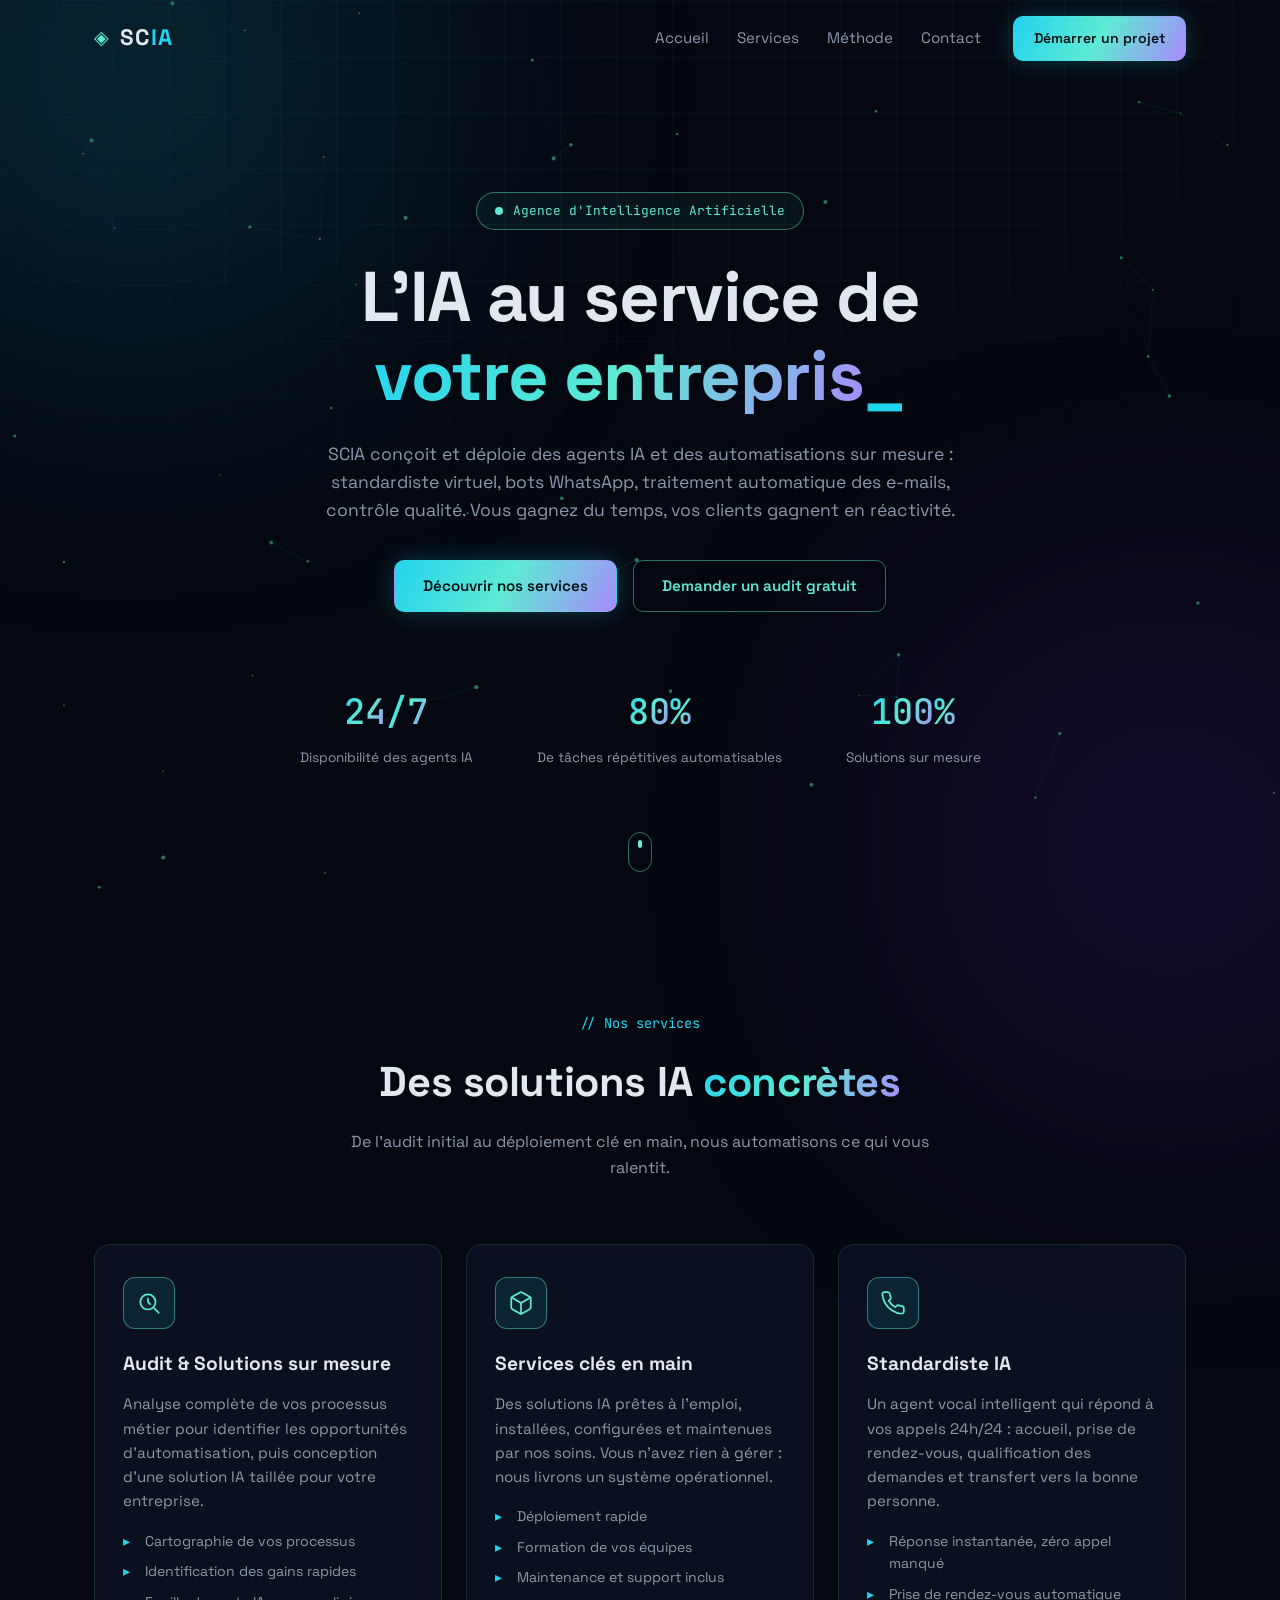
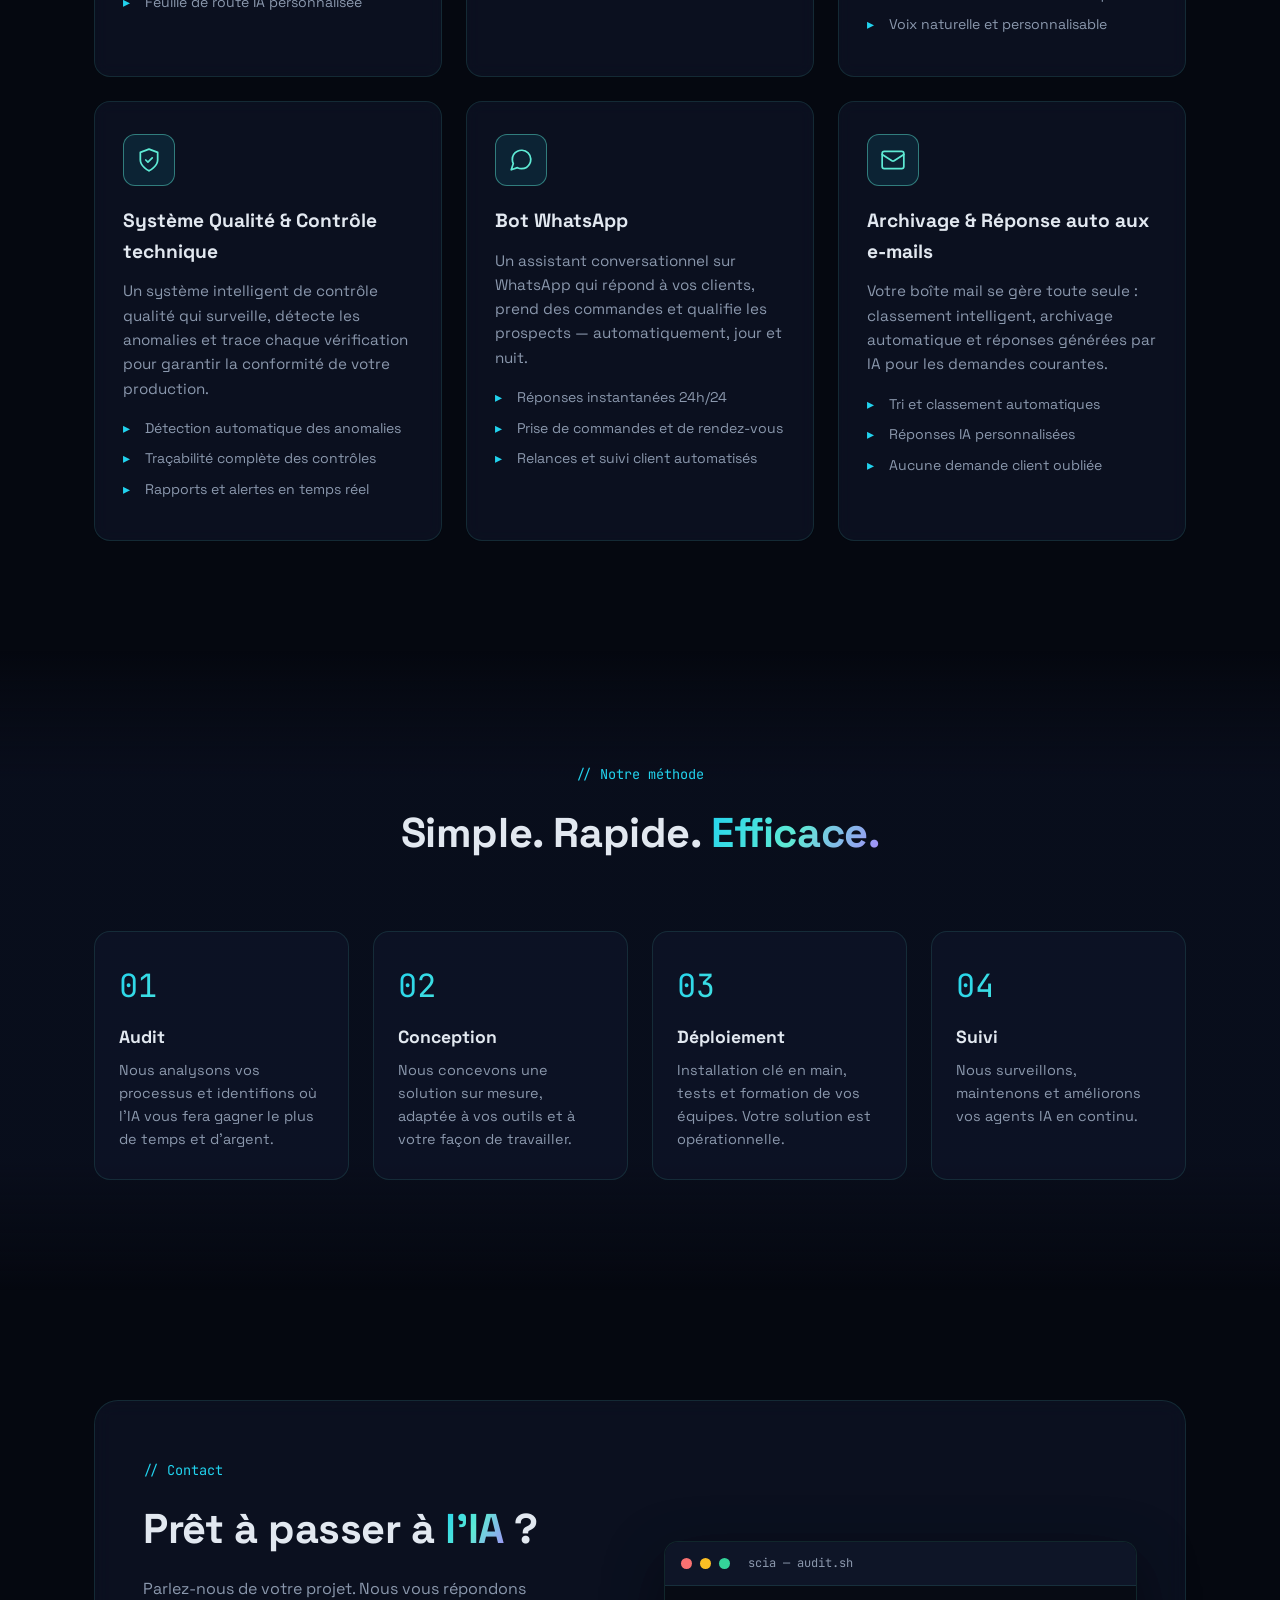
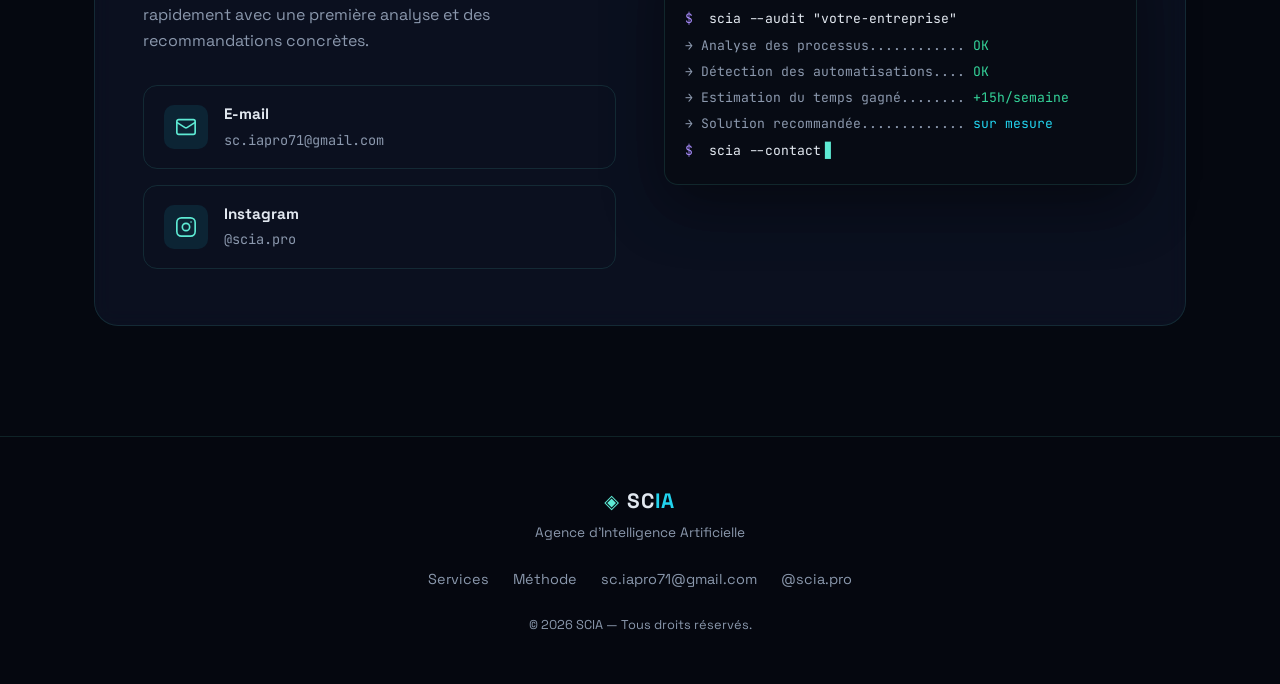
==== index.html @ bbb176d0 "Ajout du site web SCIA — agence IA Site vitrine une page avec design ultra-tech (thème sombre, parti" ====
<!DOCTYPE html>
<html lang="fr">
<head>
  <meta charset="UTF-8">
  <meta name="viewport" content="width=device-width, initial-scale=1.0">
  <title>SCIA — Agence d'Intelligence Artificielle</title>
  <meta name="description" content="SCIA — Agence IA. Audit & solutions sur mesure, standardiste IA, bot WhatsApp, automatisation des e-mails et systèmes qualité pour entreprises.">
  <link rel="icon" href="data:image/svg+xml,<svg xmlns='http://www.w3.org/2000/svg' viewBox='0 0 100 100'><text y='.9em' font-size='90'>🤖</text></svg>">
  <link rel="preconnect" href="https://fonts.googleapis.com">
  <link rel="preconnect" href="https://fonts.gstatic.com" crossorigin>
  <link href="https://fonts.googleapis.com/css2?family=Space+Grotesk:wght@400;500;600;700&family=JetBrains+Mono:wght@400;500&display=swap" rel="stylesheet">
  <link rel="stylesheet" href="styles.css">
</head>
<body>

  <!-- Fond animé -->
  <canvas id="particles"></canvas>
  <div class="grid-overlay" aria-hidden="true"></div>
  <div class="glow glow-1" aria-hidden="true"></div>
  <div class="glow glow-2" aria-hidden="true"></div>

  <!-- Navigation -->
  <header class="nav" id="nav">
    <div class="nav-inner">
      <a href="#accueil" class="logo">
        <span class="logo-mark">◈</span>
        <span class="logo-text">SC<span class="accent">IA</span></span>
      </a>
      <nav class="nav-links" id="navLinks">
        <a href="#accueil">Accueil</a>
        <a href="#services">Services</a>
        <a href="#process">Méthode</a>
        <a href="#contact">Contact</a>
      </nav>
      <a href="#contact" class="btn btn-primary nav-cta">Démarrer un projet</a>
      <button class="burger" id="burger" aria-label="Menu">
        <span></span><span></span><span></span>
      </button>
    </div>
  </header>

  <!-- Hero -->
  <section class="hero" id="accueil">
    <div class="container">
      <div class="hero-badge reveal">
        <span class="pulse-dot"></span>
        Agence d'Intelligence Artificielle
      </div>
      <h1 class="hero-title reveal">
        L'IA au service de<br>
        <span class="gradient-text" id="typewriter">votre entreprise</span><span class="cursor">_</span>
      </h1>
      <p class="hero-sub reveal">
        SCIA conçoit et déploie des agents IA et des automatisations sur mesure :
        standardiste virtuel, bots WhatsApp, traitement automatique des e-mails,
        contrôle qualité. Vous gagnez du temps, vos clients gagnent en réactivité.
      </p>
      <div class="hero-actions reveal">
        <a href="#services" class="btn btn-primary">Découvrir nos services</a>
        <a href="#contact" class="btn btn-ghost">Demander un audit gratuit</a>
      </div>
      <div class="hero-stats reveal">
        <div class="stat">
          <span class="stat-value" data-count="24">0</span><span class="stat-suffix">/7</span>
          <span class="stat-label">Disponibilité des agents IA</span>
        </div>
        <div class="stat">
          <span class="stat-value" data-count="80">0</span><span class="stat-suffix">%</span>
          <span class="stat-label">De tâches répétitives automatisables</span>
        </div>
        <div class="stat">
          <span class="stat-value" data-count="100">0</span><span class="stat-suffix">%</span>
          <span class="stat-label">Solutions sur mesure</span>
        </div>
      </div>
    </div>
    <div class="scroll-hint" aria-hidden="true"><span></span></div>
  </section>

  <!-- Services -->
  <section class="section" id="services">
    <div class="container">
      <div class="section-head reveal">
        <span class="section-tag">// Nos services</span>
        <h2>Des solutions IA <span class="gradient-text">concrètes</span></h2>
        <p>De l'audit initial au déploiement clé en main, nous automatisons ce qui vous ralentit.</p>
      </div>

      <div class="services-grid">
        <article class="card reveal">
          <div class="card-icon">
            <svg viewBox="0 0 24 24" fill="none" stroke="currentColor" stroke-width="1.6" stroke-linecap="round" stroke-linejoin="round"><circle cx="11" cy="11" r="7"/><path d="m21 21-4.3-4.3"/><path d="M11 8v3l2 2"/></svg>
          </div>
          <h3>Audit &amp; Solutions sur mesure</h3>
          <p>Analyse complète de vos processus métier pour identifier les opportunités d'automatisation, puis conception d'une solution IA taillée pour votre entreprise.</p>
          <ul>
            <li>Cartographie de vos processus</li>
            <li>Identification des gains rapides</li>
            <li>Feuille de route IA personnalisée</li>
          </ul>
        </article>

        <article class="card reveal">
          <div class="card-icon">
            <svg viewBox="0 0 24 24" fill="none" stroke="currentColor" stroke-width="1.6" stroke-linecap="round" stroke-linejoin="round"><path d="M21 16V8a2 2 0 0 0-1-1.73l-7-4a2 2 0 0 0-2 0l-7 4A2 2 0 0 0 3 8v8a2 2 0 0 0 1 1.73l7 4a2 2 0 0 0 2 0l7-4A2 2 0 0 0 21 16z"/><path d="m3.3 7 8.7 5 8.7-5"/><path d="M12 22V12"/></svg>
          </div>
          <h3>Services clés en main</h3>
          <p>Des solutions IA prêtes à l'emploi, installées, configurées et maintenues par nos soins. Vous n'avez rien à gérer : nous livrons un système opérationnel.</p>
          <ul>
            <li>Déploiement rapide</li>
            <li>Formation de vos équipes</li>
            <li>Maintenance et support inclus</li>
          </ul>
        </article>

        <article class="card reveal">
          <div class="card-icon">
            <svg viewBox="0 0 24 24" fill="none" stroke="currentColor" stroke-width="1.6" stroke-linecap="round" stroke-linejoin="round"><path d="M22 16.92v3a2 2 0 0 1-2.18 2 19.79 19.79 0 0 1-8.63-3.07 19.5 19.5 0 0 1-6-6 19.79 19.79 0 0 1-3.07-8.67A2 2 0 0 1 4.11 2h3a2 2 0 0 1 2 1.72c.127.96.361 1.903.7 2.81a2 2 0 0 1-.45 2.11L8.09 9.91a16 16 0 0 0 6 6l1.27-1.27a2 2 0 0 1 2.11-.45c.907.339 1.85.573 2.81.7A2 2 0 0 1 22 16.92z"/></svg>
          </div>
          <h3>Standardiste IA</h3>
          <p>Un agent vocal intelligent qui répond à vos appels 24h/24 : accueil, prise de rendez-vous, qualification des demandes et transfert vers la bonne personne.</p>
          <ul>
            <li>Réponse instantanée, zéro appel manqué</li>
            <li>Prise de rendez-vous automatique</li>
            <li>Voix naturelle et personnalisable</li>
          </ul>
        </article>

        <article class="card reveal">
          <div class="card-icon">
            <svg viewBox="0 0 24 24" fill="none" stroke="currentColor" stroke-width="1.6" stroke-linecap="round" stroke-linejoin="round"><path d="M12 22s8-4 8-10V5l-8-3-8 3v7c0 6 8 10 8 10"/><path d="m9 12 2 2 4-4"/></svg>
          </div>
          <h3>Système Qualité &amp; Contrôle technique</h3>
          <p>Un système intelligent de contrôle qualité qui surveille, détecte les anomalies et trace chaque vérification pour garantir la conformité de votre production.</p>
          <ul>
            <li>Détection automatique des anomalies</li>
            <li>Traçabilité complète des contrôles</li>
            <li>Rapports et alertes en temps réel</li>
          </ul>
        </article>

        <article class="card reveal">
          <div class="card-icon">
            <svg viewBox="0 0 24 24" fill="none" stroke="currentColor" stroke-width="1.6" stroke-linecap="round" stroke-linejoin="round"><path d="M21 11.5a8.38 8.38 0 0 1-.9 3.8 8.5 8.5 0 0 1-7.6 4.7 8.38 8.38 0 0 1-3.8-.9L3 21l1.9-5.7a8.38 8.38 0 0 1-.9-3.8 8.5 8.5 0 0 1 4.7-7.6 8.38 8.38 0 0 1 3.8-.9h.5a8.48 8.48 0 0 1 8 8v.5z"/></svg>
          </div>
          <h3>Bot WhatsApp</h3>
          <p>Un assistant conversationnel sur WhatsApp qui répond à vos clients, prend des commandes et qualifie les prospects — automatiquement, jour et nuit.</p>
          <ul>
            <li>Réponses instantanées 24h/24</li>
            <li>Prise de commandes et de rendez-vous</li>
            <li>Relances et suivi client automatisés</li>
          </ul>
        </article>

        <article class="card reveal">
          <div class="card-icon">
            <svg viewBox="0 0 24 24" fill="none" stroke="currentColor" stroke-width="1.6" stroke-linecap="round" stroke-linejoin="round"><rect x="2" y="4" width="20" height="16" rx="2"/><path d="m22 7-8.97 5.7a1.94 1.94 0 0 1-2.06 0L2 7"/></svg>
          </div>
          <h3>Archivage &amp; Réponse auto aux e-mails</h3>
          <p>Votre boîte mail se gère toute seule : classement intelligent, archivage automatique et réponses générées par IA pour les demandes courantes.</p>
          <ul>
            <li>Tri et classement automatiques</li>
            <li>Réponses IA personnalisées</li>
            <li>Aucune demande client oubliée</li>
          </ul>
        </article>
      </div>
    </div>
  </section>

  <!-- Méthode -->
  <section class="section section-alt" id="process">
    <div class="container">
      <div class="section-head reveal">
        <span class="section-tag">// Notre méthode</span>
        <h2>Simple. Rapide. <span class="gradient-text">Efficace.</span></h2>
      </div>
      <div class="process-grid">
        <div class="process-step reveal">
          <div class="step-num">01</div>
          <h3>Audit</h3>
          <p>Nous analysons vos processus et identifions où l'IA vous fera gagner le plus de temps et d'argent.</p>
        </div>
        <div class="process-step reveal">
          <div class="step-num">02</div>
          <h3>Conception</h3>
          <p>Nous concevons une solution sur mesure, adaptée à vos outils et à votre façon de travailler.</p>
        </div>
        <div class="process-step reveal">
          <div class="step-num">03</div>
          <h3>Déploiement</h3>
          <p>Installation clé en main, tests et formation de vos équipes. Votre solution est opérationnelle.</p>
        </div>
        <div class="process-step reveal">
          <div class="step-num">04</div>
          <h3>Suivi</h3>
          <p>Nous surveillons, maintenons et améliorons vos agents IA en continu.</p>
        </div>
      </div>
    </div>
  </section>

  <!-- CTA / Contact -->
  <section class="section" id="contact">
    <div class="container">
      <div class="contact-panel reveal">
        <div class="contact-info">
          <span class="section-tag">// Contact</span>
          <h2>Prêt à passer à <span class="gradient-text">l'IA</span>&nbsp;?</h2>
          <p>Parlez-nous de votre projet. Nous vous répondons rapidement avec une première analyse et des recommandations concrètes.</p>
          <div class="contact-links">
            <a href="mailto:sc.iapro71@gmail.com" class="contact-link">
              <span class="contact-link-icon">
                <svg viewBox="0 0 24 24" fill="none" stroke="currentColor" stroke-width="1.8" stroke-linecap="round" stroke-linejoin="round"><rect x="2" y="4" width="20" height="16" rx="2"/><path d="m22 7-8.97 5.7a1.94 1.94 0 0 1-2.06 0L2 7"/></svg>
              </span>
              <span>
                <strong>E-mail</strong>
                <em>sc.iapro71@gmail.com</em>
              </span>
            </a>
            <a href="https://instagram.com/scia.pro" target="_blank" rel="noopener" class="contact-link">
              <span class="contact-link-icon">
                <svg viewBox="0 0 24 24" fill="none" stroke="currentColor" stroke-width="1.8" stroke-linecap="round" stroke-linejoin="round"><rect x="2" y="2" width="20" height="20" rx="5"/><circle cx="12" cy="12" r="4"/><line x1="17.5" y1="6.5" x2="17.5" y2="6.5"/></svg>
              </span>
              <span>
                <strong>Instagram</strong>
                <em>@scia.pro</em>
              </span>
            </a>
          </div>
        </div>
        <div class="contact-terminal">
          <div class="terminal-bar">
            <span class="t-dot t-red"></span><span class="t-dot t-yellow"></span><span class="t-dot t-green"></span>
            <span class="terminal-title">scia — audit.sh</span>
          </div>
          <div class="terminal-body">
            <p><span class="t-prompt">$</span> scia --audit "votre-entreprise"</p>
            <p class="t-out">→ Analyse des processus............ <span class="t-ok">OK</span></p>
            <p class="t-out">→ Détection des automatisations.... <span class="t-ok">OK</span></p>
            <p class="t-out">→ Estimation du temps gagné........ <span class="t-ok">+15h/semaine</span></p>
            <p class="t-out">→ Solution recommandée............. <span class="t-accent">sur mesure</span></p>
            <p><span class="t-prompt">$</span> scia --contact<span class="t-cursor">▊</span></p>
          </div>
        </div>
      </div>
    </div>
  </section>

  <!-- Footer -->
  <footer class="footer">
    <div class="container footer-inner">
      <div class="footer-brand">
        <span class="logo-mark">◈</span> SC<span class="accent">IA</span>
        <p>Agence d'Intelligence Artificielle</p>
      </div>
      <div class="footer-links">
        <a href="#services">Services</a>
        <a href="#process">Méthode</a>
        <a href="mailto:sc.iapro71@gmail.com">sc.iapro71@gmail.com</a>
        <a href="https://instagram.com/scia.pro" target="_blank" rel="noopener">@scia.pro</a>
      </div>
      <p class="footer-copy">© <span id="year"></span> SCIA — Tous droits réservés.</p>
    </div>
  </footer>

  <script src="script.js"></script>
</body>
</html>
---- styles.css ----
/* ===== SCIA — thème ultra-tech ===== */
:root {
  --bg: #050810;
  --bg-alt: #0a0f1e;
  --surface: rgba(15, 23, 42, 0.6);
  --border: rgba(94, 234, 212, 0.12);
  --border-hover: rgba(94, 234, 212, 0.45);
  --text: #e2e8f0;
  --text-dim: #8b98ad;
  --cyan: #22d3ee;
  --teal: #5eead4;
  --violet: #a78bfa;
  --gradient: linear-gradient(120deg, #22d3ee, #5eead4 50%, #a78bfa);
  --font-main: "Space Grotesk", system-ui, -apple-system, sans-serif;
  --font-mono: "JetBrains Mono", ui-monospace, "SF Mono", monospace;
}

* { margin: 0; padding: 0; box-sizing: border-box; }

html { scroll-behavior: smooth; }

body {
  font-family: var(--font-main);
  background: var(--bg);
  color: var(--text);
  line-height: 1.6;
  overflow-x: hidden;
}

.container { max-width: 1140px; margin: 0 auto; padding: 0 24px; }

/* ===== Fond ===== */
#particles {
  position: fixed;
  inset: 0;
  z-index: 0;
  pointer-events: none;
}

.grid-overlay {
  position: fixed;
  inset: 0;
  z-index: 0;
  pointer-events: none;
  background-image:
    linear-gradient(rgba(94, 234, 212, 0.04) 1px, transparent 1px),
    linear-gradient(90deg, rgba(94, 234, 212, 0.04) 1px, transparent 1px);
  background-size: 56px 56px;
  mask-image: radial-gradient(ellipse 90% 70% at 50% 0%, black 40%, transparent 100%);
  -webkit-mask-image: radial-gradient(ellipse 90% 70% at 50% 0%, black 40%, transparent 100%);
}

.glow {
  position: fixed;
  border-radius: 50%;
  filter: blur(140px);
  z-index: 0;
  pointer-events: none;
  opacity: 0.35;
}
.glow-1 { width: 500px; height: 500px; background: #0e7490; top: -180px; left: -120px; }
.glow-2 { width: 420px; height: 420px; background: #4c1d95; bottom: -160px; right: -100px; }

header, section, footer { position: relative; z-index: 1; }

/* ===== Navigation ===== */
.nav {
  position: fixed;
  top: 0; left: 0; right: 0;
  z-index: 100;
  transition: background 0.3s, border-color 0.3s, backdrop-filter 0.3s;
  border-bottom: 1px solid transparent;
}
.nav.scrolled {
  background: rgba(5, 8, 16, 0.82);
  backdrop-filter: blur(14px);
  -webkit-backdrop-filter: blur(14px);
  border-bottom-color: var(--border);
}
.nav-inner {
  max-width: 1140px;
  margin: 0 auto;
  padding: 16px 24px;
  display: flex;
  align-items: center;
  gap: 32px;
}
.logo {
  display: flex;
  align-items: center;
  gap: 10px;
  text-decoration: none;
  color: var(--text);
  font-weight: 700;
  font-size: 1.4rem;
  letter-spacing: 0.06em;
}
.logo-mark { color: var(--teal); font-size: 1.2rem; }
.accent { color: var(--cyan); }
.nav-links {
  display: flex;
  gap: 28px;
  margin-left: auto;
}
.nav-links a {
  color: var(--text-dim);
  text-decoration: none;
  font-size: 0.95rem;
  transition: color 0.2s;
}
.nav-links a:hover { color: var(--teal); }
.burger { display: none; }

/* ===== Boutons ===== */
.btn {
  display: inline-block;
  padding: 13px 28px;
  border-radius: 10px;
  font-family: var(--font-main);
  font-weight: 600;
  font-size: 0.95rem;
  text-decoration: none;
  cursor: pointer;
  transition: transform 0.2s, box-shadow 0.2s, background 0.2s, border-color 0.2s;
  border: 1px solid transparent;
}
.btn-primary {
  background: var(--gradient);
  color: #041014;
  box-shadow: 0 0 24px rgba(34, 211, 238, 0.25);
}
.btn-primary:hover {
  transform: translateY(-2px);
  box-shadow: 0 0 40px rgba(34, 211, 238, 0.45);
}
.btn-ghost {
  border-color: var(--border-hover);
  color: var(--teal);
  background: transparent;
}
.btn-ghost:hover { background: rgba(94, 234, 212, 0.08); transform: translateY(-2px); }
.nav-cta { padding: 10px 20px; font-size: 0.88rem; }

/* ===== Hero ===== */
.hero {
  min-height: 100vh;
  display: flex;
  align-items: center;
  padding: 140px 0 80px;
  text-align: center;
}
.hero .container { width: 100%; }
.hero-badge {
  display: inline-flex;
  align-items: center;
  gap: 10px;
  padding: 8px 18px;
  border: 1px solid var(--border-hover);
  border-radius: 999px;
  font-family: var(--font-mono);
  font-size: 0.8rem;
  color: var(--teal);
  background: rgba(94, 234, 212, 0.05);
  margin-bottom: 28px;
}
.pulse-dot {
  width: 8px; height: 8px;
  border-radius: 50%;
  background: var(--teal);
  animation: pulse 1.8s infinite;
}
@keyframes pulse {
  0%, 100% { box-shadow: 0 0 0 0 rgba(94, 234, 212, 0.6); }
  50% { box-shadow: 0 0 0 8px rgba(94, 234, 212, 0); }
}
.hero-title {
  font-size: clamp(2.4rem, 6.5vw, 4.4rem);
  font-weight: 700;
  line-height: 1.12;
  letter-spacing: -0.02em;
  margin-bottom: 24px;
}
.gradient-text {
  background: var(--gradient);
  -webkit-background-clip: text;
  background-clip: text;
  color: transparent;
}
.cursor {
  color: var(--cyan);
  animation: blink 1s step-end infinite;
}
@keyframes blink { 50% { opacity: 0; } }
.hero-sub {
  max-width: 680px;
  margin: 0 auto 36px;
  color: var(--text-dim);
  font-size: 1.1rem;
}
.hero-actions {
  display: flex;
  gap: 16px;
  justify-content: center;
  flex-wrap: wrap;
  margin-bottom: 72px;
}
.hero-stats {
  display: flex;
  justify-content: center;
  gap: 64px;
  flex-wrap: wrap;
}
.stat { text-align: center; }
.stat-value, .stat-suffix {
  font-family: var(--font-mono);
  font-size: 2.2rem;
  font-weight: 500;
  background: var(--gradient);
  -webkit-background-clip: text;
  background-clip: text;
  color: transparent;
}
.stat-label {
  display: block;
  margin-top: 6px;
  font-size: 0.85rem;
  color: var(--text-dim);
}
.scroll-hint {
  position: absolute;
  bottom: 28px; left: 50%;
  transform: translateX(-50%);
  width: 24px; height: 40px;
  border: 1.5px solid var(--border-hover);
  border-radius: 14px;
}
.scroll-hint span {
  position: absolute;
  top: 7px; left: 50%;
  width: 4px; height: 8px;
  margin-left: -2px;
  border-radius: 4px;
  background: var(--teal);
  animation: scrollhint 1.8s infinite;
}
@keyframes scrollhint {
  0% { transform: translateY(0); opacity: 1; }
  70% { transform: translateY(14px); opacity: 0; }
  100% { transform: translateY(0); opacity: 0; }
}

/* ===== Sections ===== */
.section { padding: 110px 0; }
.section-alt { background: linear-gradient(180deg, transparent, rgba(10, 15, 30, 0.85) 20% 80%, transparent); }
.section-head { text-align: center; max-width: 640px; margin: 0 auto 64px; }
.section-tag {
  display: inline-block;
  font-family: var(--font-mono);
  font-size: 0.85rem;
  color: var(--cyan);
  margin-bottom: 14px;
}
.section-head h2, .contact-info h2 {
  font-size: clamp(1.8rem, 4vw, 2.6rem);
  font-weight: 700;
  letter-spacing: -0.01em;
  margin-bottom: 14px;
}
.section-head p { color: var(--text-dim); }

/* ===== Cartes services ===== */
.services-grid {
  display: grid;
  grid-template-columns: repeat(auto-fit, minmax(320px, 1fr));
  gap: 24px;
}
.card {
  position: relative;
  background: var(--surface);
  border: 1px solid var(--border);
  border-radius: 16px;
  padding: 32px 28px;
  backdrop-filter: blur(8px);
  -webkit-backdrop-filter: blur(8px);
  transition: transform 0.3s, border-color 0.3s, box-shadow 0.3s;
  overflow: hidden;
}
.card::before {
  content: "";
  position: absolute;
  inset: 0;
  background: radial-gradient(400px circle at var(--mx, 50%) var(--my, 0%), rgba(94, 234, 212, 0.08), transparent 60%);
  opacity: 0;
  transition: opacity 0.3s;
  pointer-events: none;
}
.card:hover {
  transform: translateY(-6px);
  border-color: var(--border-hover);
  box-shadow: 0 12px 44px rgba(34, 211, 238, 0.12);
}
.card:hover::before { opacity: 1; }
.card-icon {
  width: 52px; height: 52px;
  display: grid;
  place-items: center;
  border-radius: 12px;
  background: rgba(34, 211, 238, 0.1);
  border: 1px solid var(--border-hover);
  color: var(--teal);
  margin-bottom: 20px;
}
.card-icon svg { width: 26px; height: 26px; }
.card h3 { font-size: 1.2rem; margin-bottom: 12px; }
.card p { color: var(--text-dim); font-size: 0.95rem; margin-bottom: 16px; }
.card ul { list-style: none; }
.card li {
  position: relative;
  padding-left: 22px;
  font-size: 0.88rem;
  color: var(--text-dim);
  margin-bottom: 8px;
}
.card li::before {
  content: "▸";
  position: absolute;
  left: 0;
  color: var(--cyan);
}

/* ===== Méthode ===== */
.process-grid {
  display: grid;
  grid-template-columns: repeat(auto-fit, minmax(230px, 1fr));
  gap: 24px;
}
.process-step {
  padding: 28px 24px;
  border: 1px solid var(--border);
  border-radius: 16px;
  background: var(--surface);
  transition: border-color 0.3s, transform 0.3s;
}
.process-step:hover { border-color: var(--border-hover); transform: translateY(-4px); }
.step-num {
  font-family: var(--font-mono);
  font-size: 2rem;
  background: var(--gradient);
  -webkit-background-clip: text;
  background-clip: text;
  color: transparent;
  margin-bottom: 12px;
}
.process-step h3 { margin-bottom: 8px; font-size: 1.1rem; }
.process-step p { color: var(--text-dim); font-size: 0.9rem; }

/* ===== Contact ===== */
.contact-panel {
  display: grid;
  grid-template-columns: 1fr 1fr;
  gap: 48px;
  align-items: center;
  border: 1px solid var(--border);
  border-radius: 24px;
  background: var(--surface);
  backdrop-filter: blur(10px);
  -webkit-backdrop-filter: blur(10px);
  padding: 56px 48px;
}
.contact-info p { color: var(--text-dim); margin-bottom: 32px; }
.contact-links { display: flex; flex-direction: column; gap: 16px; }
.contact-link {
  display: flex;
  align-items: center;
  gap: 16px;
  padding: 16px 20px;
  border: 1px solid var(--border);
  border-radius: 14px;
  text-decoration: none;
  color: var(--text);
  transition: border-color 0.25s, background 0.25s, transform 0.25s;
}
.contact-link:hover {
  border-color: var(--border-hover);
  background: rgba(94, 234, 212, 0.06);
  transform: translateX(6px);
}
.contact-link-icon {
  width: 44px; height: 44px;
  flex-shrink: 0;
  display: grid;
  place-items: center;
  border-radius: 10px;
  background: rgba(34, 211, 238, 0.1);
  color: var(--teal);
}
.contact-link-icon svg { width: 22px; height: 22px; }
.contact-link strong { display: block; font-size: 0.95rem; }
.contact-link em { font-style: normal; font-family: var(--font-mono); font-size: 0.85rem; color: var(--text-dim); }

/* Terminal */
.contact-terminal {
  border: 1px solid var(--border);
  border-radius: 14px;
  overflow: hidden;
  background: #070b14;
  box-shadow: 0 20px 60px rgba(0, 0, 0, 0.45);
}
.terminal-bar {
  display: flex;
  align-items: center;
  gap: 8px;
  padding: 12px 16px;
  background: rgba(15, 23, 42, 0.9);
  border-bottom: 1px solid var(--border);
}
.t-dot { width: 11px; height: 11px; border-radius: 50%; }
.t-red { background: #f87171; }
.t-yellow { background: #fbbf24; }
.t-green { background: #34d399; }
.terminal-title {
  margin-left: 10px;
  font-family: var(--font-mono);
  font-size: 0.75rem;
  color: var(--text-dim);
}
.terminal-body {
  padding: 20px;
  font-family: var(--font-mono);
  font-size: 0.82rem;
  line-height: 2;
}
.t-prompt { color: var(--violet); margin-right: 8px; }
.t-out { color: var(--text-dim); }
.t-ok { color: #34d399; }
.t-accent { color: var(--cyan); }
.t-cursor { color: var(--teal); animation: blink 1s step-end infinite; margin-left: 4px; }

/* ===== Footer ===== */
.footer {
  border-top: 1px solid var(--border);
  padding: 48px 0;
  background: rgba(5, 8, 16, 0.8);
}
.footer-inner { text-align: center; }
.footer-brand {
  font-size: 1.3rem;
  font-weight: 700;
  letter-spacing: 0.06em;
  margin-bottom: 8px;
}
.footer-brand p {
  font-size: 0.85rem;
  font-weight: 400;
  letter-spacing: normal;
  color: var(--text-dim);
  margin-top: 4px;
}
.footer-links {
  display: flex;
  justify-content: center;
  flex-wrap: wrap;
  gap: 24px;
  margin: 24px 0;
}
.footer-links a {
  color: var(--text-dim);
  text-decoration: none;
  font-size: 0.9rem;
  transition: color 0.2s;
}
.footer-links a:hover { color: var(--teal); }
.footer-copy { font-size: 0.8rem; color: var(--text-dim); }

/* ===== Animations d'apparition ===== */
.reveal {
  opacity: 0;
  transform: translateY(28px);
  transition: opacity 0.7s ease, transform 0.7s ease;
}
.reveal.visible { opacity: 1; transform: translateY(0); }

/* ===== Responsive ===== */
@media (max-width: 860px) {
  .contact-panel { grid-template-columns: 1fr; padding: 36px 24px; }
  .hero-stats { gap: 36px; }
}
@media (max-width: 720px) {
  .nav-links {
    position: fixed;
    top: 64px; left: 0; right: 0;
    flex-direction: column;
    gap: 0;
    background: rgba(5, 8, 16, 0.97);
    border-bottom: 1px solid var(--border);
    max-height: 0;
    overflow: hidden;
    transition: max-height 0.3s ease;
  }
  .nav-links.open { max-height: 300px; }
  .nav-links a { padding: 16px 24px; border-top: 1px solid var(--border); }
  .nav-cta { display: none; }
  .burger {
    display: flex;
    flex-direction: column;
    gap: 5px;
    margin-left: auto;
    background: none;
    border: none;
    cursor: pointer;
    padding: 6px;
  }
  .burger span {
    width: 24px; height: 2px;
    background: var(--teal);
    transition: transform 0.3s, opacity 0.3s;
  }
  .burger.open span:nth-child(1) { transform: translateY(7px) rotate(45deg); }
  .burger.open span:nth-child(2) { opacity: 0; }
  .burger.open span:nth-child(3) { transform: translateY(-7px) rotate(-45deg); }
  .section { padding: 72px 0; }
}

@media (prefers-reduced-motion: reduce) {
  html { scroll-behavior: auto; }
  *, *::before, *::after { animation-duration: 0.01ms !important; transition-duration: 0.01ms !important; }
}
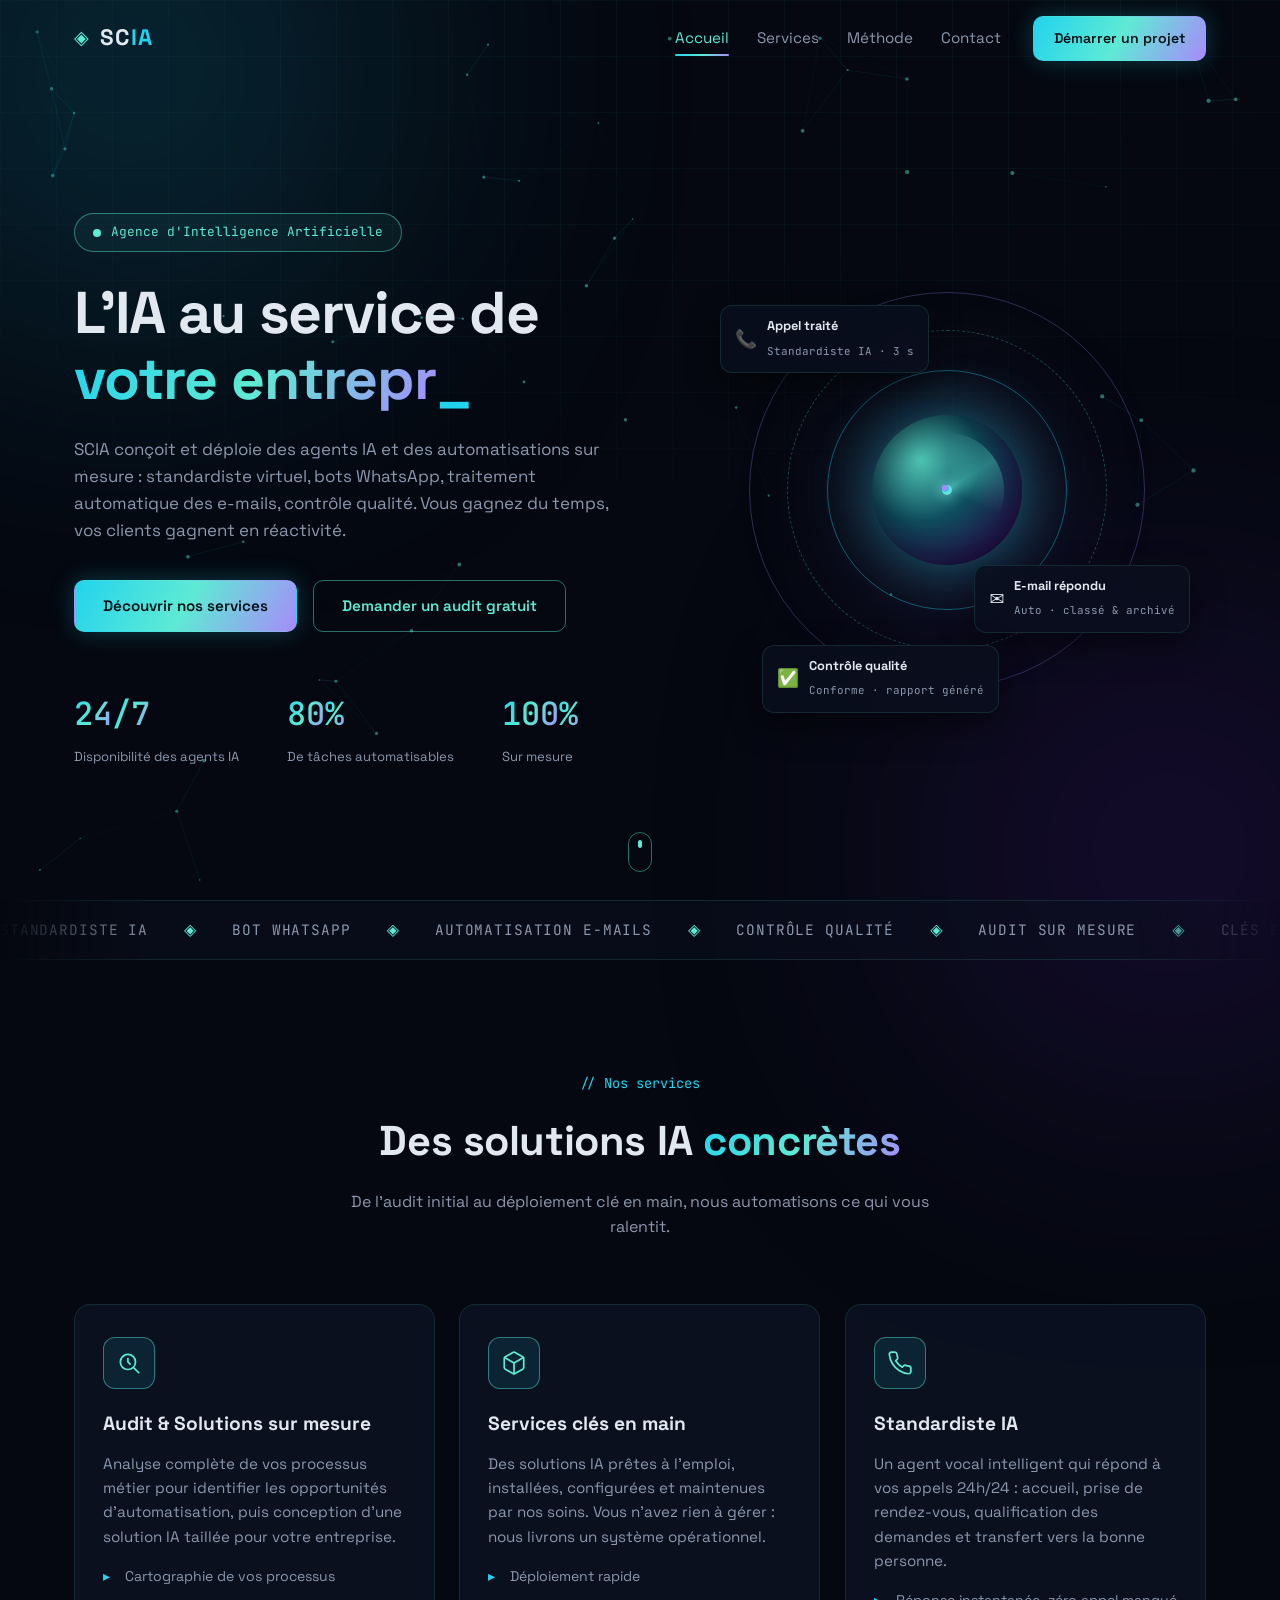
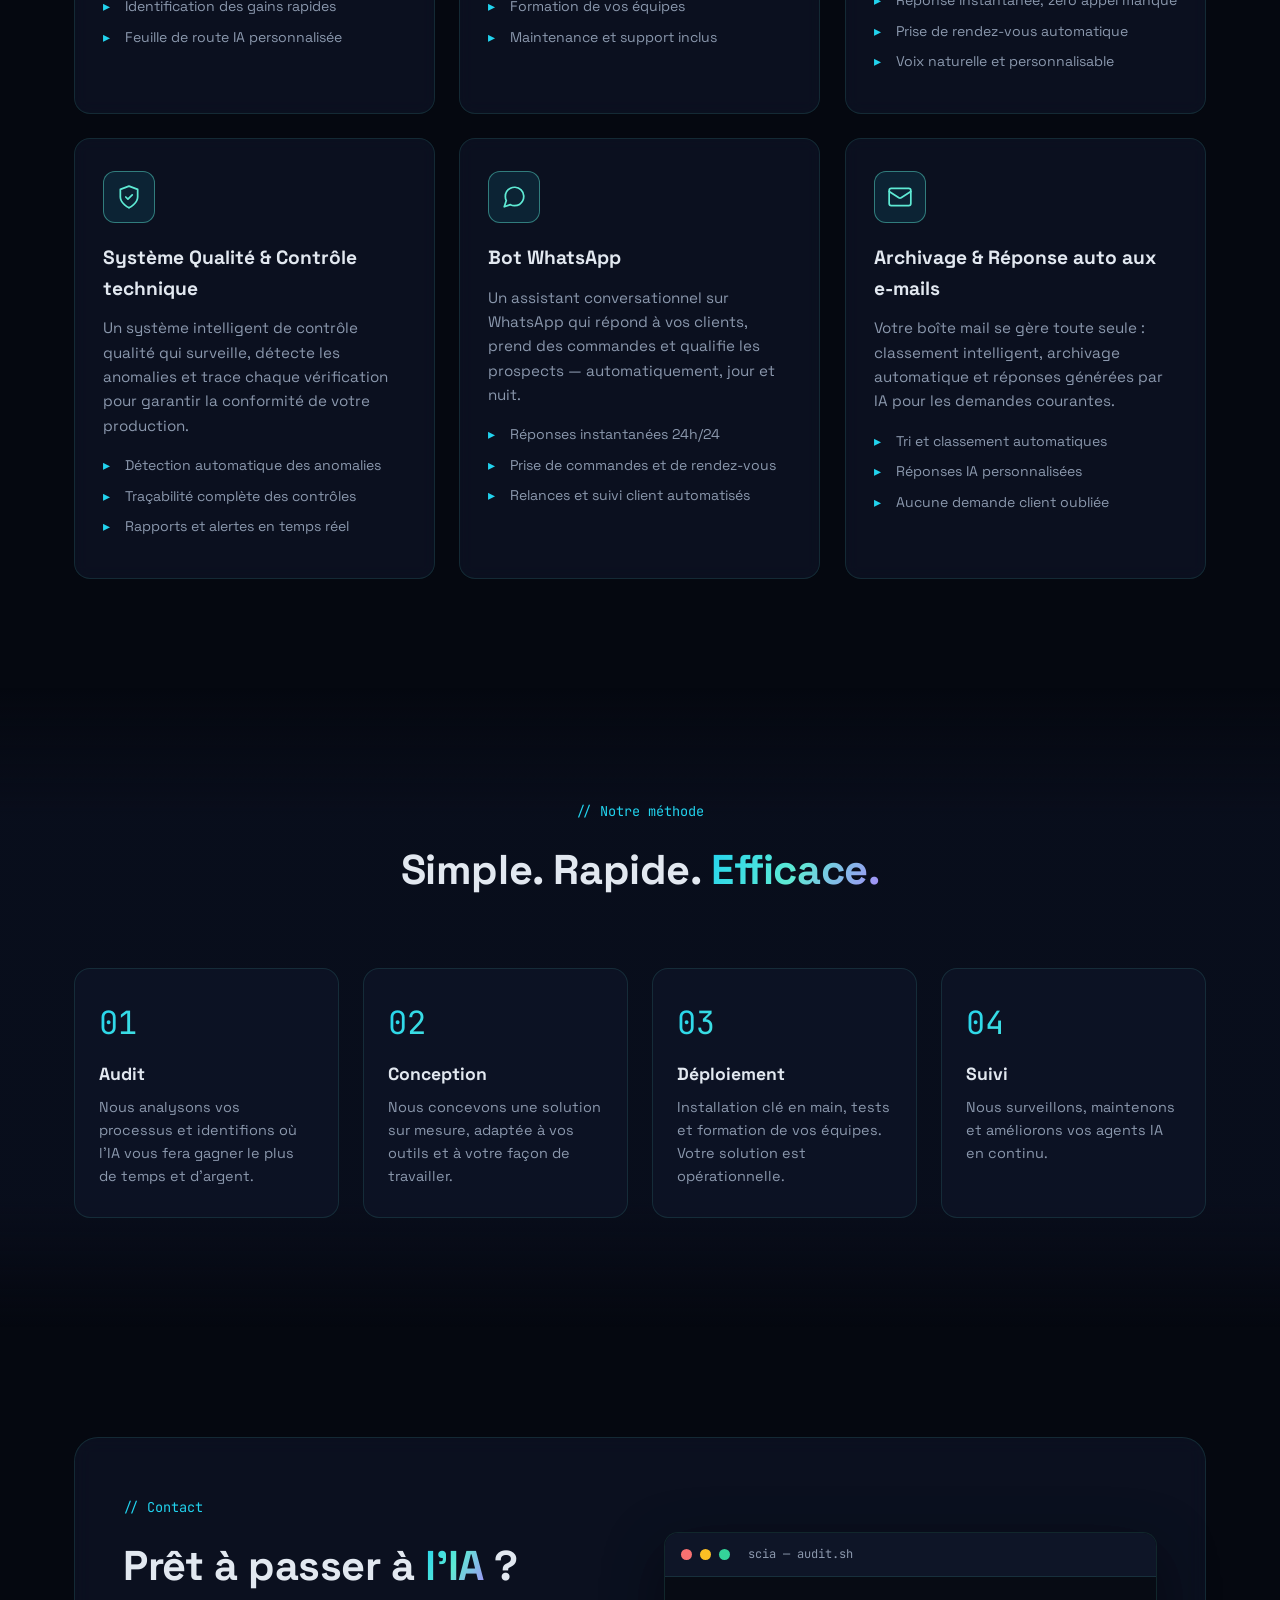
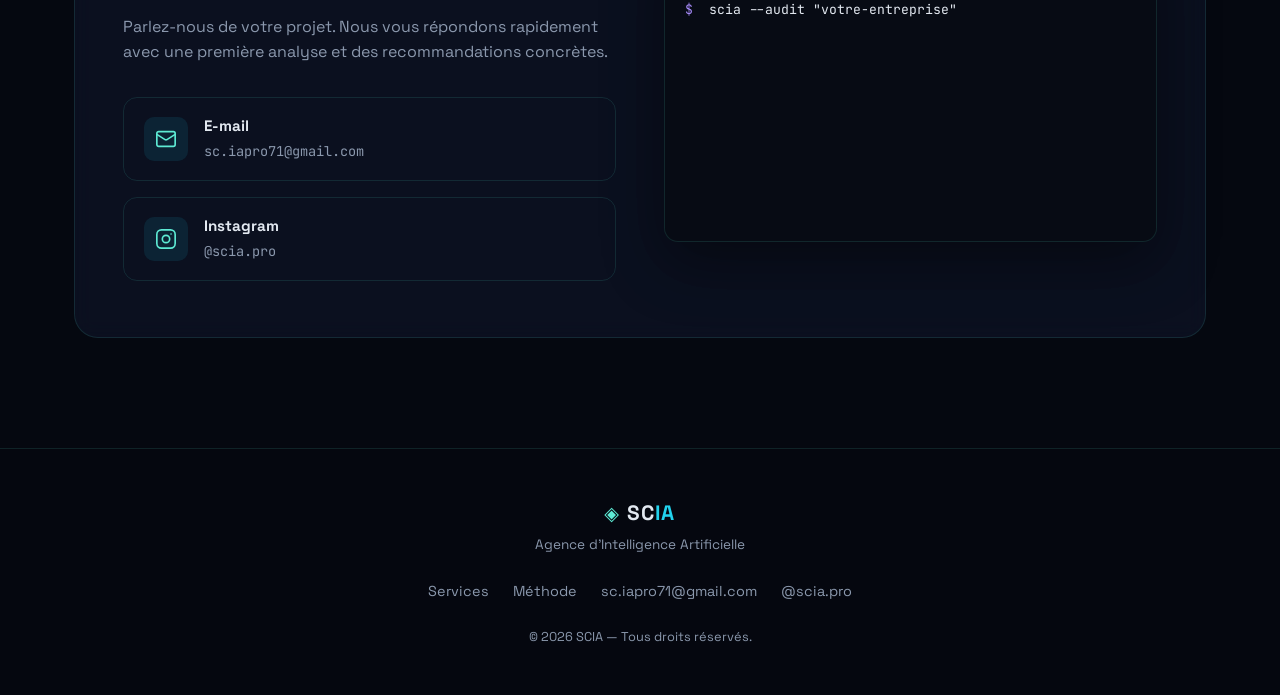
==== commit eb02b547: "Animations interactives premium - Préloader animé (logo, barre de chargement, statuts) - Curseur per" ====
--- a/index.html
+++ b/index.html
@@ -13,11 +13,25 @@
 </head>
 <body>
 
+  <!-- Préloader -->
+  <div class="preloader" id="preloader">
+    <div class="preloader-logo">SC<span class="accent">IA</span></div>
+    <div class="preloader-bar"><span id="preloaderBar"></span></div>
+    <div class="preloader-status" id="preloaderStatus">initialisation des agents…</div>
+  </div>
+
+  <!-- Curseur personnalisé -->
+  <div class="cursor-dot" id="cursorDot" aria-hidden="true"></div>
+  <div class="cursor-ring" id="cursorRing" aria-hidden="true"></div>
+
+  <!-- Barre de progression du scroll -->
+  <div class="scroll-progress" id="scrollProgress" aria-hidden="true"></div>
+
   <!-- Fond animé -->
   <canvas id="particles"></canvas>
   <div class="grid-overlay" aria-hidden="true"></div>
-  <div class="glow glow-1" aria-hidden="true"></div>
-  <div class="glow glow-2" aria-hidden="true"></div>
+  <div class="glow glow-1" id="glow1" aria-hidden="true"></div>
+  <div class="glow glow-2" id="glow2" aria-hidden="true"></div>
 
   <!-- Navigation -->
   <header class="nav" id="nav">
@@ -32,7 +46,7 @@
         <a href="#process">Méthode</a>
         <a href="#contact">Contact</a>
       </nav>
-      <a href="#contact" class="btn btn-primary nav-cta">Démarrer un projet</a>
+      <a href="#contact" class="btn btn-primary nav-cta magnetic">Démarrer un projet</a>
       <button class="burger" id="burger" aria-label="Menu">
         <span></span><span></span><span></span>
       </button>
@@ -41,41 +55,83 @@
 
   <!-- Hero -->
   <section class="hero" id="accueil">
-    <div class="container">
-      <div class="hero-badge reveal">
-        <span class="pulse-dot"></span>
-        Agence d'Intelligence Artificielle
-      </div>
-      <h1 class="hero-title reveal">
-        L'IA au service de<br>
-        <span class="gradient-text" id="typewriter">votre entreprise</span><span class="cursor">_</span>
-      </h1>
-      <p class="hero-sub reveal">
-        SCIA conçoit et déploie des agents IA et des automatisations sur mesure :
-        standardiste virtuel, bots WhatsApp, traitement automatique des e-mails,
-        contrôle qualité. Vous gagnez du temps, vos clients gagnent en réactivité.
-      </p>
-      <div class="hero-actions reveal">
-        <a href="#services" class="btn btn-primary">Découvrir nos services</a>
-        <a href="#contact" class="btn btn-ghost">Demander un audit gratuit</a>
-      </div>
-      <div class="hero-stats reveal">
-        <div class="stat">
-          <span class="stat-value" data-count="24">0</span><span class="stat-suffix">/7</span>
-          <span class="stat-label">Disponibilité des agents IA</span>
-        </div>
-        <div class="stat">
-          <span class="stat-value" data-count="80">0</span><span class="stat-suffix">%</span>
-          <span class="stat-label">De tâches répétitives automatisables</span>
-        </div>
-        <div class="stat">
-          <span class="stat-value" data-count="100">0</span><span class="stat-suffix">%</span>
-          <span class="stat-label">Solutions sur mesure</span>
+    <div class="container hero-inner">
+      <div class="hero-content">
+        <div class="hero-badge reveal">
+          <span class="pulse-dot"></span>
+          Agence d'Intelligence Artificielle
+        </div>
+        <h1 class="hero-title reveal">
+          L'IA au service de<br>
+          <span class="gradient-text" id="typewriter">votre entreprise</span><span class="cursor-blink">_</span>
+        </h1>
+        <p class="hero-sub reveal">
+          SCIA conçoit et déploie des agents IA et des automatisations sur mesure :
+          standardiste virtuel, bots WhatsApp, traitement automatique des e-mails,
+          contrôle qualité. Vous gagnez du temps, vos clients gagnent en réactivité.
+        </p>
+        <div class="hero-actions reveal">
+          <a href="#services" class="btn btn-primary magnetic">Découvrir nos services</a>
+          <a href="#contact" class="btn btn-ghost magnetic">Demander un audit gratuit</a>
+        </div>
+        <div class="hero-stats reveal">
+          <div class="stat">
+            <span class="stat-value" data-count="24">0</span><span class="stat-suffix">/7</span>
+            <span class="stat-label">Disponibilité des agents IA</span>
+          </div>
+          <div class="stat">
+            <span class="stat-value" data-count="80">0</span><span class="stat-suffix">%</span>
+            <span class="stat-label">De tâches automatisables</span>
+          </div>
+          <div class="stat">
+            <span class="stat-value" data-count="100">0</span><span class="stat-suffix">%</span>
+            <span class="stat-label">Sur mesure</span>
+          </div>
+        </div>
+      </div>
+
+      <!-- Orbe IA 3D -->
+      <div class="hero-visual reveal" id="heroVisual" aria-hidden="true">
+        <div class="orb-scene" id="orbScene">
+          <div class="orb-core">
+            <div class="orb-inner"></div>
+          </div>
+          <div class="orb-ring ring-1"></div>
+          <div class="orb-ring ring-2"></div>
+          <div class="orb-ring ring-3"></div>
+          <div class="orb-satellite sat-1"></div>
+          <div class="orb-satellite sat-2"></div>
+          <div class="orb-satellite sat-3"></div>
+          <div class="float-chip chip-1">
+            <span class="chip-icon">📞</span>
+            <span><strong>Appel traité</strong><em>Standardiste IA · 3 s</em></span>
+          </div>
+          <div class="float-chip chip-2">
+            <span class="chip-icon">✉️</span>
+            <span><strong>E-mail répondu</strong><em>Auto · classé & archivé</em></span>
+          </div>
+          <div class="float-chip chip-3">
+            <span class="chip-icon">✅</span>
+            <span><strong>Contrôle qualité</strong><em>Conforme · rapport généré</em></span>
+          </div>
         </div>
       </div>
     </div>
     <div class="scroll-hint" aria-hidden="true"><span></span></div>
   </section>
+
+  <!-- Bandeau défilant -->
+  <div class="marquee" aria-hidden="true">
+    <div class="marquee-track" id="marqueeTrack">
+      <span>Standardiste IA</span><i>◈</i>
+      <span>Bot WhatsApp</span><i>◈</i>
+      <span>Automatisation e-mails</span><i>◈</i>
+      <span>Contrôle qualité</span><i>◈</i>
+      <span>Audit sur mesure</span><i>◈</i>
+      <span>Clés en main</span><i>◈</i>
+      <span>Agents IA 24/7</span><i>◈</i>
+    </div>
+  </div>
 
   <!-- Services -->
   <section class="section" id="services">
@@ -87,7 +143,8 @@
       </div>
 
       <div class="services-grid">
-        <article class="card reveal">
+        <article class="card tilt reveal">
+          <div class="card-border" aria-hidden="true"></div>
           <div class="card-icon">
             <svg viewBox="0 0 24 24" fill="none" stroke="currentColor" stroke-width="1.6" stroke-linecap="round" stroke-linejoin="round"><circle cx="11" cy="11" r="7"/><path d="m21 21-4.3-4.3"/><path d="M11 8v3l2 2"/></svg>
           </div>
@@ -100,7 +157,8 @@
           </ul>
         </article>
 
-        <article class="card reveal">
+        <article class="card tilt reveal">
+          <div class="card-border" aria-hidden="true"></div>
           <div class="card-icon">
             <svg viewBox="0 0 24 24" fill="none" stroke="currentColor" stroke-width="1.6" stroke-linecap="round" stroke-linejoin="round"><path d="M21 16V8a2 2 0 0 0-1-1.73l-7-4a2 2 0 0 0-2 0l-7 4A2 2 0 0 0 3 8v8a2 2 0 0 0 1 1.73l7 4a2 2 0 0 0 2 0l7-4A2 2 0 0 0 21 16z"/><path d="m3.3 7 8.7 5 8.7-5"/><path d="M12 22V12"/></svg>
           </div>
@@ -113,7 +171,8 @@
           </ul>
         </article>
 
-        <article class="card reveal">
+        <article class="card tilt reveal">
+          <div class="card-border" aria-hidden="true"></div>
           <div class="card-icon">
             <svg viewBox="0 0 24 24" fill="none" stroke="currentColor" stroke-width="1.6" stroke-linecap="round" stroke-linejoin="round"><path d="M22 16.92v3a2 2 0 0 1-2.18 2 19.79 19.79 0 0 1-8.63-3.07 19.5 19.5 0 0 1-6-6 19.79 19.79 0 0 1-3.07-8.67A2 2 0 0 1 4.11 2h3a2 2 0 0 1 2 1.72c.127.96.361 1.903.7 2.81a2 2 0 0 1-.45 2.11L8.09 9.91a16 16 0 0 0 6 6l1.27-1.27a2 2 0 0 1 2.11-.45c.907.339 1.85.573 2.81.7A2 2 0 0 1 22 16.92z"/></svg>
           </div>
@@ -126,7 +185,8 @@
           </ul>
         </article>
 
-        <article class="card reveal">
+        <article class="card tilt reveal">
+          <div class="card-border" aria-hidden="true"></div>
           <div class="card-icon">
             <svg viewBox="0 0 24 24" fill="none" stroke="currentColor" stroke-width="1.6" stroke-linecap="round" stroke-linejoin="round"><path d="M12 22s8-4 8-10V5l-8-3-8 3v7c0 6 8 10 8 10"/><path d="m9 12 2 2 4-4"/></svg>
           </div>
@@ -139,7 +199,8 @@
           </ul>
         </article>
 
-        <article class="card reveal">
+        <article class="card tilt reveal">
+          <div class="card-border" aria-hidden="true"></div>
           <div class="card-icon">
             <svg viewBox="0 0 24 24" fill="none" stroke="currentColor" stroke-width="1.6" stroke-linecap="round" stroke-linejoin="round"><path d="M21 11.5a8.38 8.38 0 0 1-.9 3.8 8.5 8.5 0 0 1-7.6 4.7 8.38 8.38 0 0 1-3.8-.9L3 21l1.9-5.7a8.38 8.38 0 0 1-.9-3.8 8.5 8.5 0 0 1 4.7-7.6 8.38 8.38 0 0 1 3.8-.9h.5a8.48 8.48 0 0 1 8 8v.5z"/></svg>
           </div>
@@ -152,7 +213,8 @@
           </ul>
         </article>
 
-        <article class="card reveal">
+        <article class="card tilt reveal">
+          <div class="card-border" aria-hidden="true"></div>
           <div class="card-icon">
             <svg viewBox="0 0 24 24" fill="none" stroke="currentColor" stroke-width="1.6" stroke-linecap="round" stroke-linejoin="round"><rect x="2" y="4" width="20" height="16" rx="2"/><path d="m22 7-8.97 5.7a1.94 1.94 0 0 1-2.06 0L2 7"/></svg>
           </div>
@@ -176,25 +238,29 @@
         <h2>Simple. Rapide. <span class="gradient-text">Efficace.</span></h2>
       </div>
       <div class="process-grid">
-        <div class="process-step reveal">
+        <div class="process-step tilt reveal">
           <div class="step-num">01</div>
           <h3>Audit</h3>
           <p>Nous analysons vos processus et identifions où l'IA vous fera gagner le plus de temps et d'argent.</p>
-        </div>
-        <div class="process-step reveal">
+          <div class="step-line" aria-hidden="true"></div>
+        </div>
+        <div class="process-step tilt reveal">
           <div class="step-num">02</div>
           <h3>Conception</h3>
           <p>Nous concevons une solution sur mesure, adaptée à vos outils et à votre façon de travailler.</p>
-        </div>
-        <div class="process-step reveal">
+          <div class="step-line" aria-hidden="true"></div>
+        </div>
+        <div class="process-step tilt reveal">
           <div class="step-num">03</div>
           <h3>Déploiement</h3>
           <p>Installation clé en main, tests et formation de vos équipes. Votre solution est opérationnelle.</p>
-        </div>
-        <div class="process-step reveal">
+          <div class="step-line" aria-hidden="true"></div>
+        </div>
+        <div class="process-step tilt reveal">
           <div class="step-num">04</div>
           <h3>Suivi</h3>
           <p>Nous surveillons, maintenons et améliorons vos agents IA en continu.</p>
+          <div class="step-line" aria-hidden="true"></div>
         </div>
       </div>
     </div>
@@ -209,7 +275,7 @@
           <h2>Prêt à passer à <span class="gradient-text">l'IA</span>&nbsp;?</h2>
           <p>Parlez-nous de votre projet. Nous vous répondons rapidement avec une première analyse et des recommandations concrètes.</p>
           <div class="contact-links">
-            <a href="mailto:sc.iapro71@gmail.com" class="contact-link">
+            <a href="mailto:sc.iapro71@gmail.com" class="contact-link magnetic">
               <span class="contact-link-icon">
                 <svg viewBox="0 0 24 24" fill="none" stroke="currentColor" stroke-width="1.8" stroke-linecap="round" stroke-linejoin="round"><rect x="2" y="4" width="20" height="16" rx="2"/><path d="m22 7-8.97 5.7a1.94 1.94 0 0 1-2.06 0L2 7"/></svg>
               </span>
@@ -218,7 +284,7 @@
                 <em>sc.iapro71@gmail.com</em>
               </span>
             </a>
-            <a href="https://instagram.com/scia.pro" target="_blank" rel="noopener" class="contact-link">
+            <a href="https://instagram.com/scia.pro" target="_blank" rel="noopener" class="contact-link magnetic">
               <span class="contact-link-icon">
                 <svg viewBox="0 0 24 24" fill="none" stroke="currentColor" stroke-width="1.8" stroke-linecap="round" stroke-linejoin="round"><rect x="2" y="2" width="20" height="20" rx="5"/><circle cx="12" cy="12" r="4"/><line x1="17.5" y1="6.5" x2="17.5" y2="6.5"/></svg>
               </span>
@@ -229,12 +295,12 @@
             </a>
           </div>
         </div>
-        <div class="contact-terminal">
+        <div class="contact-terminal tilt">
           <div class="terminal-bar">
             <span class="t-dot t-red"></span><span class="t-dot t-yellow"></span><span class="t-dot t-green"></span>
             <span class="terminal-title">scia — audit.sh</span>
           </div>
-          <div class="terminal-body">
+          <div class="terminal-body" id="terminalBody">
             <p><span class="t-prompt">$</span> scia --audit "votre-entreprise"</p>
             <p class="t-out">→ Analyse des processus............ <span class="t-ok">OK</span></p>
             <p class="t-out">→ Détection des automatisations.... <span class="t-ok">OK</span></p>
--- a/styles.css
+++ b/styles.css
@@ -1,4 +1,4 @@
-/* ===== SCIA — thème ultra-tech ===== */
+/* ===== SCIA — thème ultra-tech premium ===== */
 :root {
   --bg: #050810;
   --bg-alt: #0a0f1e;
@@ -27,7 +27,92 @@
   overflow-x: hidden;
 }
 
-.container { max-width: 1140px; margin: 0 auto; padding: 0 24px; }
+.container { max-width: 1180px; margin: 0 auto; padding: 0 24px; }
+
+/* ===== Préloader ===== */
+.preloader {
+  position: fixed;
+  inset: 0;
+  z-index: 1000;
+  background: var(--bg);
+  display: flex;
+  flex-direction: column;
+  align-items: center;
+  justify-content: center;
+  gap: 22px;
+  transition: opacity 0.6s ease, visibility 0.6s;
+}
+.preloader.done { opacity: 0; visibility: hidden; }
+.preloader-logo {
+  font-size: 2.6rem;
+  font-weight: 700;
+  letter-spacing: 0.14em;
+  animation: preloaderPulse 1.4s ease-in-out infinite;
+}
+@keyframes preloaderPulse {
+  0%, 100% { text-shadow: 0 0 18px rgba(34, 211, 238, 0.25); opacity: 0.85; }
+  50% { text-shadow: 0 0 42px rgba(34, 211, 238, 0.65); opacity: 1; }
+}
+.preloader-bar {
+  width: 220px;
+  height: 3px;
+  border-radius: 3px;
+  background: rgba(94, 234, 212, 0.12);
+  overflow: hidden;
+}
+.preloader-bar span {
+  display: block;
+  height: 100%;
+  width: 0;
+  border-radius: 3px;
+  background: var(--gradient);
+  transition: width 0.25s ease;
+}
+.preloader-status {
+  font-family: var(--font-mono);
+  font-size: 0.75rem;
+  color: var(--text-dim);
+}
+
+/* ===== Curseur personnalisé ===== */
+.cursor-dot, .cursor-ring {
+  position: fixed;
+  top: 0; left: 0;
+  z-index: 999;
+  pointer-events: none;
+  border-radius: 50%;
+  opacity: 0;
+  transform: translate(-100px, -100px);
+}
+html.has-cursor .cursor-dot, html.has-cursor .cursor-ring { opacity: 1; }
+html.has-cursor, html.has-cursor a, html.has-cursor button { cursor: none; }
+.cursor-dot {
+  width: 7px; height: 7px;
+  background: var(--teal);
+  box-shadow: 0 0 12px rgba(94, 234, 212, 0.9);
+}
+.cursor-ring {
+  width: 38px; height: 38px;
+  border: 1.5px solid rgba(94, 234, 212, 0.55);
+  transition: width 0.25s ease, height 0.25s ease, border-color 0.25s ease, background 0.25s ease;
+}
+.cursor-ring.is-hover {
+  width: 60px; height: 60px;
+  border-color: var(--cyan);
+  background: rgba(34, 211, 238, 0.08);
+}
+.cursor-ring.is-down { width: 26px; height: 26px; }
+
+/* ===== Barre de progression ===== */
+.scroll-progress {
+  position: fixed;
+  top: 0; left: 0;
+  height: 3px;
+  width: 0;
+  z-index: 200;
+  background: var(--gradient);
+  box-shadow: 0 0 14px rgba(34, 211, 238, 0.7);
+}
 
 /* ===== Fond ===== */
 #particles {
@@ -57,11 +142,12 @@
   z-index: 0;
   pointer-events: none;
   opacity: 0.35;
+  transition: transform 1.2s cubic-bezier(0.16, 1, 0.3, 1);
 }
 .glow-1 { width: 500px; height: 500px; background: #0e7490; top: -180px; left: -120px; }
 .glow-2 { width: 420px; height: 420px; background: #4c1d95; bottom: -160px; right: -100px; }
 
-header, section, footer { position: relative; z-index: 1; }
+header, section, footer, .marquee { position: relative; z-index: 1; }
 
 /* ===== Navigation ===== */
 .nav {
@@ -78,7 +164,7 @@
   border-bottom-color: var(--border);
 }
 .nav-inner {
-  max-width: 1140px;
+  max-width: 1180px;
   margin: 0 auto;
   padding: 16px 24px;
   display: flex;
@@ -95,7 +181,8 @@
   font-size: 1.4rem;
   letter-spacing: 0.06em;
 }
-.logo-mark { color: var(--teal); font-size: 1.2rem; }
+.logo-mark { color: var(--teal); font-size: 1.2rem; animation: logoSpin 8s linear infinite; display: inline-block; }
+@keyframes logoSpin { to { transform: rotate(360deg); } }
 .accent { color: var(--cyan); }
 .nav-links {
   display: flex;
@@ -103,16 +190,32 @@
   margin-left: auto;
 }
 .nav-links a {
+  position: relative;
   color: var(--text-dim);
   text-decoration: none;
   font-size: 0.95rem;
   transition: color 0.2s;
 }
+.nav-links a::after {
+  content: "";
+  position: absolute;
+  left: 0; bottom: -6px;
+  width: 100%;
+  height: 2px;
+  border-radius: 2px;
+  background: var(--gradient);
+  transform: scaleX(0);
+  transform-origin: left;
+  transition: transform 0.3s ease;
+}
 .nav-links a:hover { color: var(--teal); }
+.nav-links a:hover::after, .nav-links a.active::after { transform: scaleX(1); }
+.nav-links a.active { color: var(--teal); }
 .burger { display: none; }
 
 /* ===== Boutons ===== */
 .btn {
+  position: relative;
   display: inline-block;
   padding: 13px 28px;
   border-radius: 10px;
@@ -121,24 +224,33 @@
   font-size: 0.95rem;
   text-decoration: none;
   cursor: pointer;
-  transition: transform 0.2s, box-shadow 0.2s, background 0.2s, border-color 0.2s;
+  transition: box-shadow 0.25s, background 0.25s, border-color 0.25s;
   border: 1px solid transparent;
+  overflow: hidden;
+  will-change: transform;
 }
 .btn-primary {
   background: var(--gradient);
   color: #041014;
   box-shadow: 0 0 24px rgba(34, 211, 238, 0.25);
 }
-.btn-primary:hover {
-  transform: translateY(-2px);
-  box-shadow: 0 0 40px rgba(34, 211, 238, 0.45);
-}
+.btn-primary::after {
+  content: "";
+  position: absolute;
+  top: 0; left: -80%;
+  width: 50%; height: 100%;
+  background: linear-gradient(100deg, transparent, rgba(255, 255, 255, 0.55), transparent);
+  transform: skewX(-20deg);
+  transition: left 0.55s ease;
+}
+.btn-primary:hover { box-shadow: 0 0 44px rgba(34, 211, 238, 0.5); }
+.btn-primary:hover::after { left: 130%; }
 .btn-ghost {
   border-color: var(--border-hover);
   color: var(--teal);
   background: transparent;
 }
-.btn-ghost:hover { background: rgba(94, 234, 212, 0.08); transform: translateY(-2px); }
+.btn-ghost:hover { background: rgba(94, 234, 212, 0.08); }
 .nav-cta { padding: 10px 20px; font-size: 0.88rem; }
 
 /* ===== Hero ===== */
@@ -146,10 +258,15 @@
   min-height: 100vh;
   display: flex;
   align-items: center;
-  padding: 140px 0 80px;
-  text-align: center;
-}
-.hero .container { width: 100%; }
+  padding: 140px 0 60px;
+}
+.hero-inner {
+  width: 100%;
+  display: grid;
+  grid-template-columns: 1.05fr 0.95fr;
+  gap: 40px;
+  align-items: center;
+}
 .hero-badge {
   display: inline-flex;
   align-items: center;
@@ -174,7 +291,7 @@
   50% { box-shadow: 0 0 0 8px rgba(94, 234, 212, 0); }
 }
 .hero-title {
-  font-size: clamp(2.4rem, 6.5vw, 4.4rem);
+  font-size: clamp(2.3rem, 4.6vw, 3.9rem);
   font-weight: 700;
   line-height: 1.12;
   letter-spacing: -0.02em;
@@ -186,34 +303,31 @@
   background-clip: text;
   color: transparent;
 }
-.cursor {
+.cursor-blink {
   color: var(--cyan);
   animation: blink 1s step-end infinite;
 }
 @keyframes blink { 50% { opacity: 0; } }
 .hero-sub {
-  max-width: 680px;
-  margin: 0 auto 36px;
+  max-width: 560px;
+  margin-bottom: 36px;
   color: var(--text-dim);
-  font-size: 1.1rem;
+  font-size: 1.06rem;
 }
 .hero-actions {
   display: flex;
   gap: 16px;
-  justify-content: center;
   flex-wrap: wrap;
-  margin-bottom: 72px;
+  margin-bottom: 56px;
 }
 .hero-stats {
   display: flex;
-  justify-content: center;
-  gap: 64px;
+  gap: 48px;
   flex-wrap: wrap;
 }
-.stat { text-align: center; }
 .stat-value, .stat-suffix {
   font-family: var(--font-mono);
-  font-size: 2.2rem;
+  font-size: 2rem;
   font-weight: 500;
   background: var(--gradient);
   -webkit-background-clip: text;
@@ -223,9 +337,117 @@
 .stat-label {
   display: block;
   margin-top: 6px;
-  font-size: 0.85rem;
+  font-size: 0.82rem;
   color: var(--text-dim);
 }
+
+/* ===== Orbe IA 3D ===== */
+.hero-visual { display: flex; justify-content: center; }
+.orb-scene {
+  position: relative;
+  width: 420px;
+  height: 420px;
+  transform-style: preserve-3d;
+  transition: transform 0.4s cubic-bezier(0.16, 1, 0.3, 1);
+}
+.orb-core {
+  position: absolute;
+  top: 50%; left: 50%;
+  width: 150px; height: 150px;
+  margin: -75px 0 0 -75px;
+  border-radius: 50%;
+  background: radial-gradient(circle at 32% 30%, rgba(94, 234, 212, 0.85), rgba(34, 211, 238, 0.35) 42%, rgba(76, 29, 149, 0.45) 78%, rgba(5, 8, 16, 0.9));
+  box-shadow:
+    0 0 60px rgba(34, 211, 238, 0.45),
+    0 0 140px rgba(167, 139, 250, 0.25),
+    inset 0 0 40px rgba(5, 8, 16, 0.6);
+  animation: corePulse 4s ease-in-out infinite;
+}
+@keyframes corePulse {
+  0%, 100% { box-shadow: 0 0 60px rgba(34, 211, 238, 0.45), 0 0 140px rgba(167, 139, 250, 0.25), inset 0 0 40px rgba(5, 8, 16, 0.6); }
+  50% { box-shadow: 0 0 90px rgba(34, 211, 238, 0.7), 0 0 190px rgba(167, 139, 250, 0.4), inset 0 0 40px rgba(5, 8, 16, 0.6); }
+}
+.orb-inner {
+  position: absolute;
+  inset: 18px;
+  border-radius: 50%;
+  background: conic-gradient(from 0deg, transparent, rgba(94, 234, 212, 0.35), transparent 32%);
+  animation: innerSpin 5s linear infinite;
+}
+@keyframes innerSpin { to { transform: rotate(360deg); } }
+.orb-ring {
+  position: absolute;
+  top: 50%; left: 50%;
+  border: 1px solid rgba(94, 234, 212, 0.3);
+  border-radius: 50%;
+  transform-style: preserve-3d;
+}
+.ring-1 {
+  width: 240px; height: 240px;
+  margin: -120px 0 0 -120px;
+  border-color: rgba(34, 211, 238, 0.4);
+  animation: ringSpin1 9s linear infinite;
+}
+.ring-2 {
+  width: 320px; height: 320px;
+  margin: -160px 0 0 -160px;
+  border-style: dashed;
+  animation: ringSpin2 15s linear infinite;
+}
+.ring-3 {
+  width: 396px; height: 396px;
+  margin: -198px 0 0 -198px;
+  border-color: rgba(167, 139, 250, 0.28);
+  animation: ringSpin3 22s linear infinite;
+}
+@keyframes ringSpin1 { from { transform: rotateX(68deg) rotateZ(0); } to { transform: rotateX(68deg) rotateZ(360deg); } }
+@keyframes ringSpin2 { from { transform: rotateX(72deg) rotateY(-14deg) rotateZ(360deg); } to { transform: rotateX(72deg) rotateY(-14deg) rotateZ(0); } }
+@keyframes ringSpin3 { from { transform: rotateX(64deg) rotateY(18deg) rotateZ(0); } to { transform: rotateX(64deg) rotateY(18deg) rotateZ(360deg); } }
+.orb-satellite {
+  position: absolute;
+  top: 50%; left: 50%;
+  width: 10px; height: 10px;
+  margin: -5px 0 0 -5px;
+  border-radius: 50%;
+  background: var(--teal);
+  box-shadow: 0 0 14px rgba(94, 234, 212, 0.95);
+}
+.sat-1 { animation: orbit 6s linear infinite; }
+.sat-2 { width: 7px; height: 7px; background: var(--cyan); animation: orbit 10s linear infinite reverse; --orbit-r: 160px; }
+.sat-3 { width: 6px; height: 6px; background: var(--violet); box-shadow: 0 0 14px rgba(167, 139, 250, 0.95); animation: orbit 14s linear infinite; --orbit-r: 198px; }
+.orb-satellite { --orbit-r: 120px; }
+@keyframes orbit {
+  from { transform: rotate(0deg) translateX(var(--orbit-r)) rotate(0deg); }
+  to { transform: rotate(360deg) translateX(var(--orbit-r)) rotate(-360deg); }
+}
+
+/* Chips flottantes */
+.float-chip {
+  position: absolute;
+  display: flex;
+  align-items: center;
+  gap: 10px;
+  padding: 10px 14px;
+  border: 1px solid var(--border);
+  border-radius: 12px;
+  background: rgba(10, 15, 30, 0.85);
+  backdrop-filter: blur(8px);
+  -webkit-backdrop-filter: blur(8px);
+  box-shadow: 0 12px 34px rgba(0, 0, 0, 0.45);
+  animation: chipFloat 5s ease-in-out infinite;
+  white-space: nowrap;
+}
+.chip-icon { font-size: 1.1rem; }
+.float-chip strong { display: block; font-size: 0.8rem; }
+.float-chip em { font-style: normal; font-family: var(--font-mono); font-size: 0.68rem; color: var(--text-dim); }
+.chip-1 { top: 6%; left: -4%; animation-delay: 0s; }
+.chip-2 { bottom: 16%; right: -8%; animation-delay: 1.6s; }
+.chip-3 { bottom: -3%; left: 6%; animation-delay: 3.2s; }
+@keyframes chipFloat {
+  0%, 100% { transform: translateY(0); }
+  50% { transform: translateY(-12px); }
+}
+
 .scroll-hint {
   position: absolute;
   bottom: 28px; left: 50%;
@@ -248,6 +470,35 @@
   70% { transform: translateY(14px); opacity: 0; }
   100% { transform: translateY(0); opacity: 0; }
 }
+
+/* ===== Bandeau défilant ===== */
+.marquee {
+  overflow: hidden;
+  border-top: 1px solid var(--border);
+  border-bottom: 1px solid var(--border);
+  background: rgba(10, 15, 30, 0.6);
+  padding: 16px 0;
+  mask-image: linear-gradient(90deg, transparent, black 12%, black 88%, transparent);
+  -webkit-mask-image: linear-gradient(90deg, transparent, black 12%, black 88%, transparent);
+}
+.marquee-track {
+  display: flex;
+  align-items: center;
+  gap: 36px;
+  width: max-content;
+  animation: marquee 26s linear infinite;
+}
+.marquee:hover .marquee-track { animation-play-state: paused; }
+.marquee-track span {
+  font-family: var(--font-mono);
+  font-size: 0.9rem;
+  color: var(--text-dim);
+  letter-spacing: 0.06em;
+  text-transform: uppercase;
+  white-space: nowrap;
+}
+.marquee-track i { color: var(--teal); font-style: normal; }
+@keyframes marquee { to { transform: translateX(-50%); } }
 
 /* ===== Sections ===== */
 .section { padding: 110px 0; }
@@ -273,6 +524,7 @@
   display: grid;
   grid-template-columns: repeat(auto-fit, minmax(320px, 1fr));
   gap: 24px;
+  perspective: 1200px;
 }
 .card {
   position: relative;
@@ -282,24 +534,47 @@
   padding: 32px 28px;
   backdrop-filter: blur(8px);
   -webkit-backdrop-filter: blur(8px);
-  transition: transform 0.3s, border-color 0.3s, box-shadow 0.3s;
+  transition: border-color 0.3s, box-shadow 0.3s;
   overflow: hidden;
+  transform-style: preserve-3d;
+  will-change: transform;
 }
 .card::before {
   content: "";
   position: absolute;
   inset: 0;
-  background: radial-gradient(400px circle at var(--mx, 50%) var(--my, 0%), rgba(94, 234, 212, 0.08), transparent 60%);
+  background: radial-gradient(420px circle at var(--mx, 50%) var(--my, 0%), rgba(94, 234, 212, 0.1), transparent 60%);
   opacity: 0;
   transition: opacity 0.3s;
   pointer-events: none;
 }
 .card:hover {
-  transform: translateY(-6px);
   border-color: var(--border-hover);
-  box-shadow: 0 12px 44px rgba(34, 211, 238, 0.12);
+  box-shadow: 0 18px 54px rgba(34, 211, 238, 0.14);
 }
 .card:hover::before { opacity: 1; }
+.card-border {
+  position: absolute;
+  inset: -1px;
+  border-radius: 16px;
+  padding: 1px;
+  background: conic-gradient(from var(--angle, 0deg), transparent 0 68%, var(--cyan) 78%, var(--violet) 86%, transparent 96%);
+  -webkit-mask: linear-gradient(#000 0 0) content-box, linear-gradient(#000 0 0);
+  -webkit-mask-composite: xor;
+  mask: linear-gradient(#000 0 0) content-box, linear-gradient(#000 0 0);
+  mask-composite: exclude;
+  opacity: 0;
+  transition: opacity 0.35s;
+  pointer-events: none;
+  animation: borderRotate 3.6s linear infinite;
+}
+.card:hover .card-border { opacity: 1; }
+@property --angle {
+  syntax: "<angle>";
+  initial-value: 0deg;
+  inherits: false;
+}
+@keyframes borderRotate { to { --angle: 360deg; } }
 .card-icon {
   width: 52px; height: 52px;
   display: grid;
@@ -309,6 +584,11 @@
   border: 1px solid var(--border-hover);
   color: var(--teal);
   margin-bottom: 20px;
+  transition: transform 0.35s ease, box-shadow 0.35s ease;
+}
+.card:hover .card-icon {
+  transform: translateY(-4px) scale(1.08);
+  box-shadow: 0 0 26px rgba(34, 211, 238, 0.35);
 }
 .card-icon svg { width: 26px; height: 26px; }
 .card h3 { font-size: 1.2rem; margin-bottom: 12px; }
@@ -328,20 +608,34 @@
   color: var(--cyan);
 }
 
+/* Apparitions en cascade */
+.services-grid .card:nth-child(2), .process-grid .process-step:nth-child(2) { transition-delay: 0.1s; }
+.services-grid .card:nth-child(3), .process-grid .process-step:nth-child(3) { transition-delay: 0.2s; }
+.services-grid .card:nth-child(4), .process-grid .process-step:nth-child(4) { transition-delay: 0.3s; }
+.services-grid .card:nth-child(5) { transition-delay: 0.4s; }
+.services-grid .card:nth-child(6) { transition-delay: 0.5s; }
+
 /* ===== Méthode ===== */
 .process-grid {
   display: grid;
   grid-template-columns: repeat(auto-fit, minmax(230px, 1fr));
   gap: 24px;
+  perspective: 1200px;
 }
 .process-step {
+  position: relative;
   padding: 28px 24px;
   border: 1px solid var(--border);
   border-radius: 16px;
   background: var(--surface);
-  transition: border-color 0.3s, transform 0.3s;
-}
-.process-step:hover { border-color: var(--border-hover); transform: translateY(-4px); }
+  transition: border-color 0.3s, box-shadow 0.3s;
+  overflow: hidden;
+  will-change: transform;
+}
+.process-step:hover {
+  border-color: var(--border-hover);
+  box-shadow: 0 14px 40px rgba(34, 211, 238, 0.12);
+}
 .step-num {
   font-family: var(--font-mono);
   font-size: 2rem;
@@ -353,6 +647,17 @@
 }
 .process-step h3 { margin-bottom: 8px; font-size: 1.1rem; }
 .process-step p { color: var(--text-dim); font-size: 0.9rem; }
+.step-line {
+  position: absolute;
+  bottom: 0; left: 0;
+  height: 2px;
+  width: 100%;
+  background: var(--gradient);
+  transform: scaleX(0);
+  transform-origin: left;
+  transition: transform 0.5s ease;
+}
+.process-step:hover .step-line { transform: scaleX(1); }
 
 /* ===== Contact ===== */
 .contact-panel {
@@ -366,6 +671,7 @@
   backdrop-filter: blur(10px);
   -webkit-backdrop-filter: blur(10px);
   padding: 56px 48px;
+  perspective: 1400px;
 }
 .contact-info p { color: var(--text-dim); margin-bottom: 32px; }
 .contact-links { display: flex; flex-direction: column; gap: 16px; }
@@ -378,12 +684,12 @@
   border-radius: 14px;
   text-decoration: none;
   color: var(--text);
-  transition: border-color 0.25s, background 0.25s, transform 0.25s;
+  transition: border-color 0.25s, background 0.25s;
+  will-change: transform;
 }
 .contact-link:hover {
   border-color: var(--border-hover);
   background: rgba(94, 234, 212, 0.06);
-  transform: translateX(6px);
 }
 .contact-link-icon {
   width: 44px; height: 44px;
@@ -393,7 +699,9 @@
   border-radius: 10px;
   background: rgba(34, 211, 238, 0.1);
   color: var(--teal);
-}
+  transition: transform 0.3s ease;
+}
+.contact-link:hover .contact-link-icon { transform: rotate(-8deg) scale(1.1); }
 .contact-link-icon svg { width: 22px; height: 22px; }
 .contact-link strong { display: block; font-size: 0.95rem; }
 .contact-link em { font-style: normal; font-family: var(--font-mono); font-size: 0.85rem; color: var(--text-dim); }
@@ -405,6 +713,7 @@
   overflow: hidden;
   background: #070b14;
   box-shadow: 0 20px 60px rgba(0, 0, 0, 0.45);
+  will-change: transform;
 }
 .terminal-bar {
   display: flex;
@@ -429,7 +738,11 @@
   font-family: var(--font-mono);
   font-size: 0.82rem;
   line-height: 2;
-}
+  min-height: 264px;
+}
+.terminal-body p { transition: opacity 0.3s; }
+.terminal-body.typing p { opacity: 0; }
+.terminal-body.typing p.shown { opacity: 1; }
 .t-prompt { color: var(--violet); margin-right: 8px; }
 .t-out { color: var(--text-dim); }
 .t-ok { color: #34d399; }
@@ -481,9 +794,19 @@
 .reveal.visible { opacity: 1; transform: translateY(0); }
 
 /* ===== Responsive ===== */
+@media (max-width: 1020px) {
+  .hero-inner { grid-template-columns: 1fr; text-align: center; }
+  .hero-content { display: flex; flex-direction: column; align-items: center; }
+  .hero-sub { margin-left: auto; margin-right: auto; }
+  .hero-actions, .hero-stats { justify-content: center; }
+  .hero-visual { margin-top: 24px; }
+  .orb-scene { width: 340px; height: 340px; transform: scale(0.9); }
+  .chip-1 { left: -2%; }
+  .chip-2 { right: -2%; }
+}
 @media (max-width: 860px) {
   .contact-panel { grid-template-columns: 1fr; padding: 36px 24px; }
-  .hero-stats { gap: 36px; }
+  .hero-stats { gap: 32px; }
 }
 @media (max-width: 720px) {
   .nav-links {
@@ -499,6 +822,7 @@
   }
   .nav-links.open { max-height: 300px; }
   .nav-links a { padding: 16px 24px; border-top: 1px solid var(--border); }
+  .nav-links a::after { display: none; }
   .nav-cta { display: none; }
   .burger {
     display: flex;
@@ -519,9 +843,12 @@
   .burger.open span:nth-child(2) { opacity: 0; }
   .burger.open span:nth-child(3) { transform: translateY(-7px) rotate(-45deg); }
   .section { padding: 72px 0; }
+  .orb-scene { width: 300px; height: 300px; transform: scale(0.78); }
+  .float-chip em { display: none; }
 }
 
 @media (prefers-reduced-motion: reduce) {
   html { scroll-behavior: auto; }
   *, *::before, *::after { animation-duration: 0.01ms !important; transition-duration: 0.01ms !important; }
-}
+  .reveal { opacity: 1; transform: none; }
+}
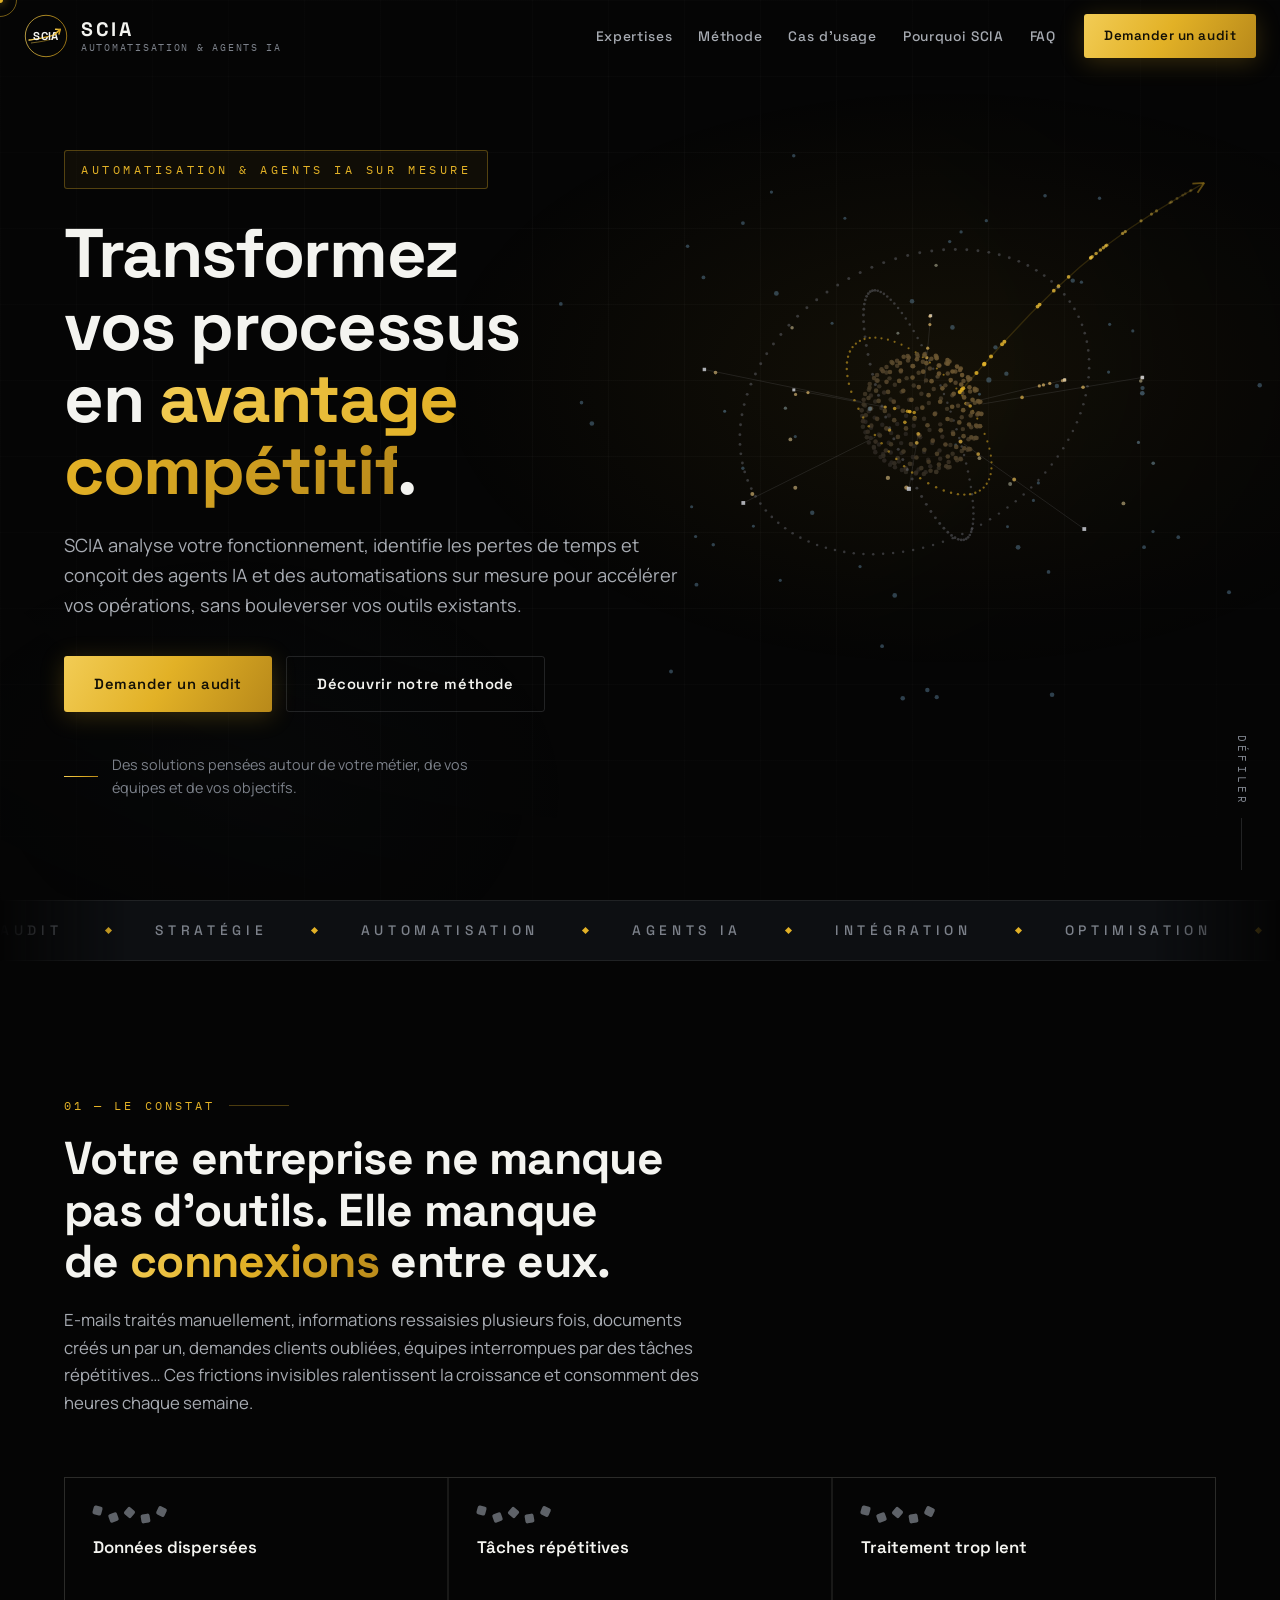
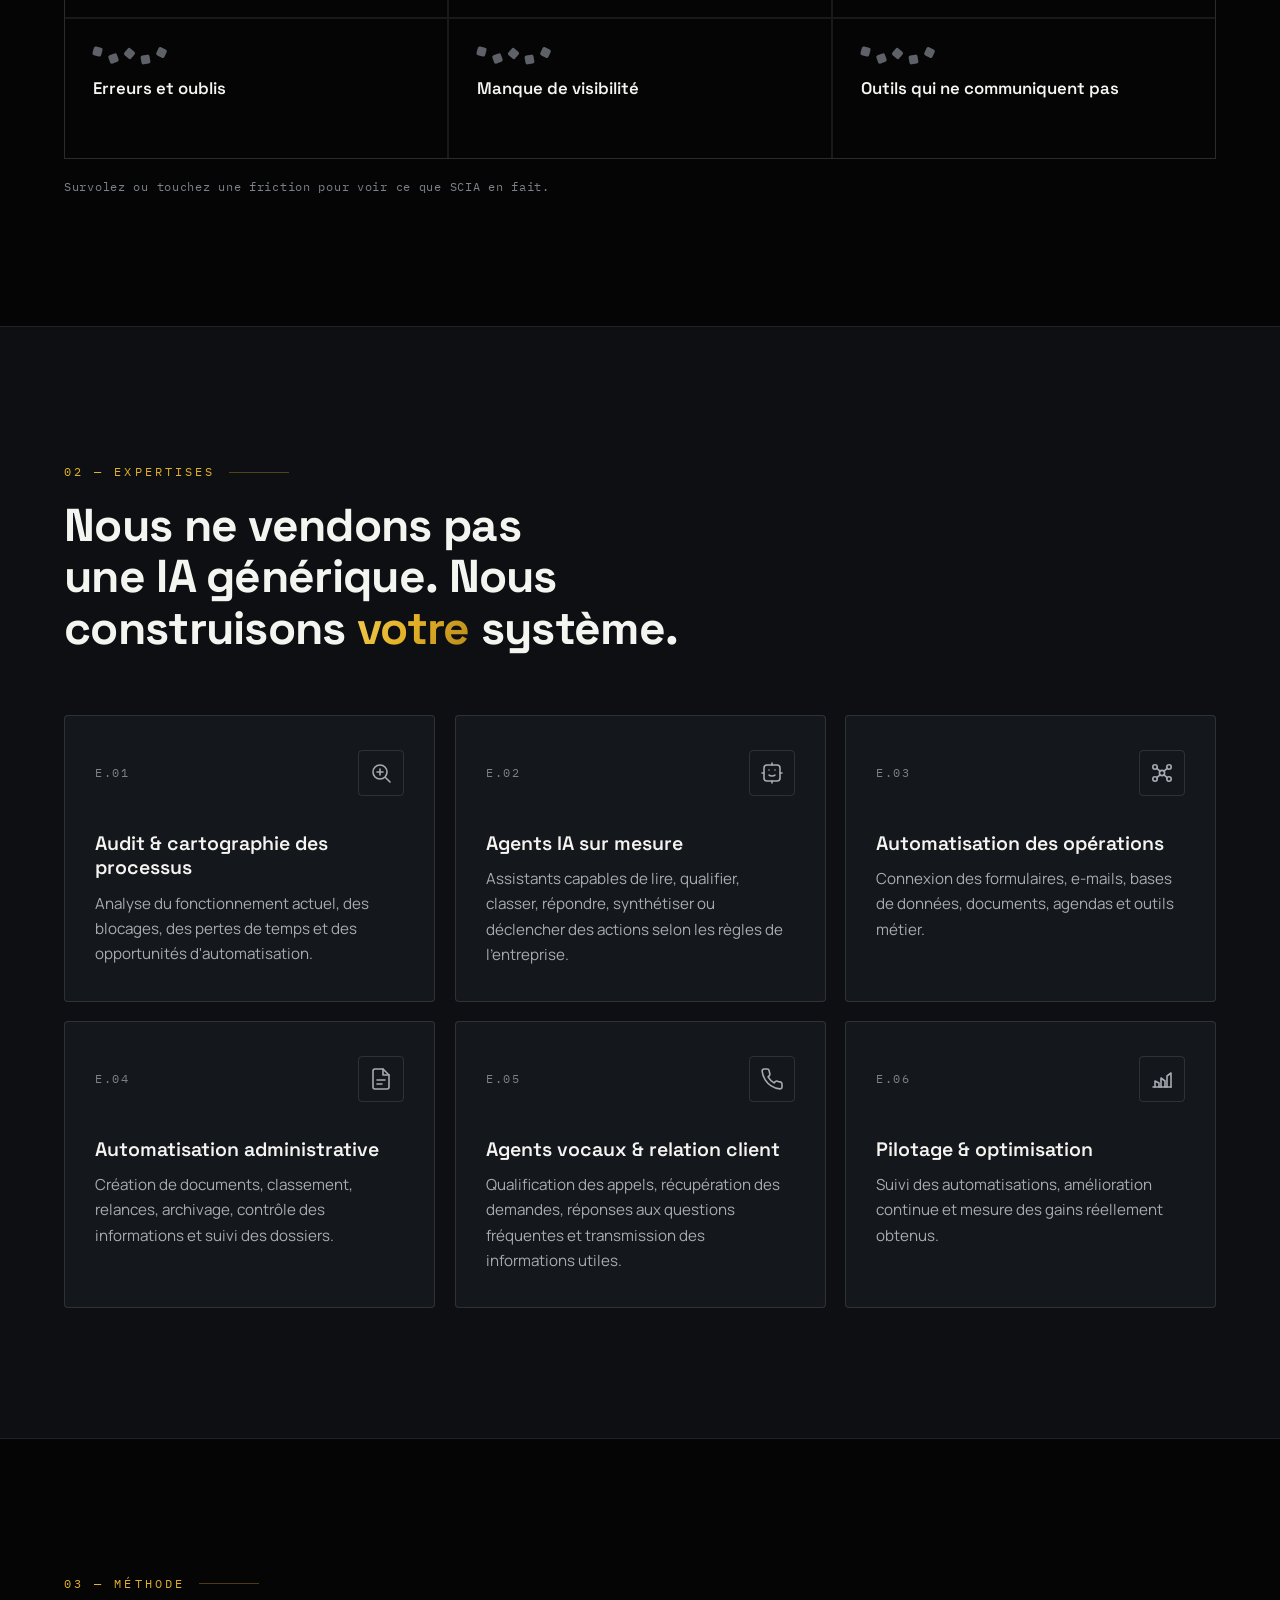
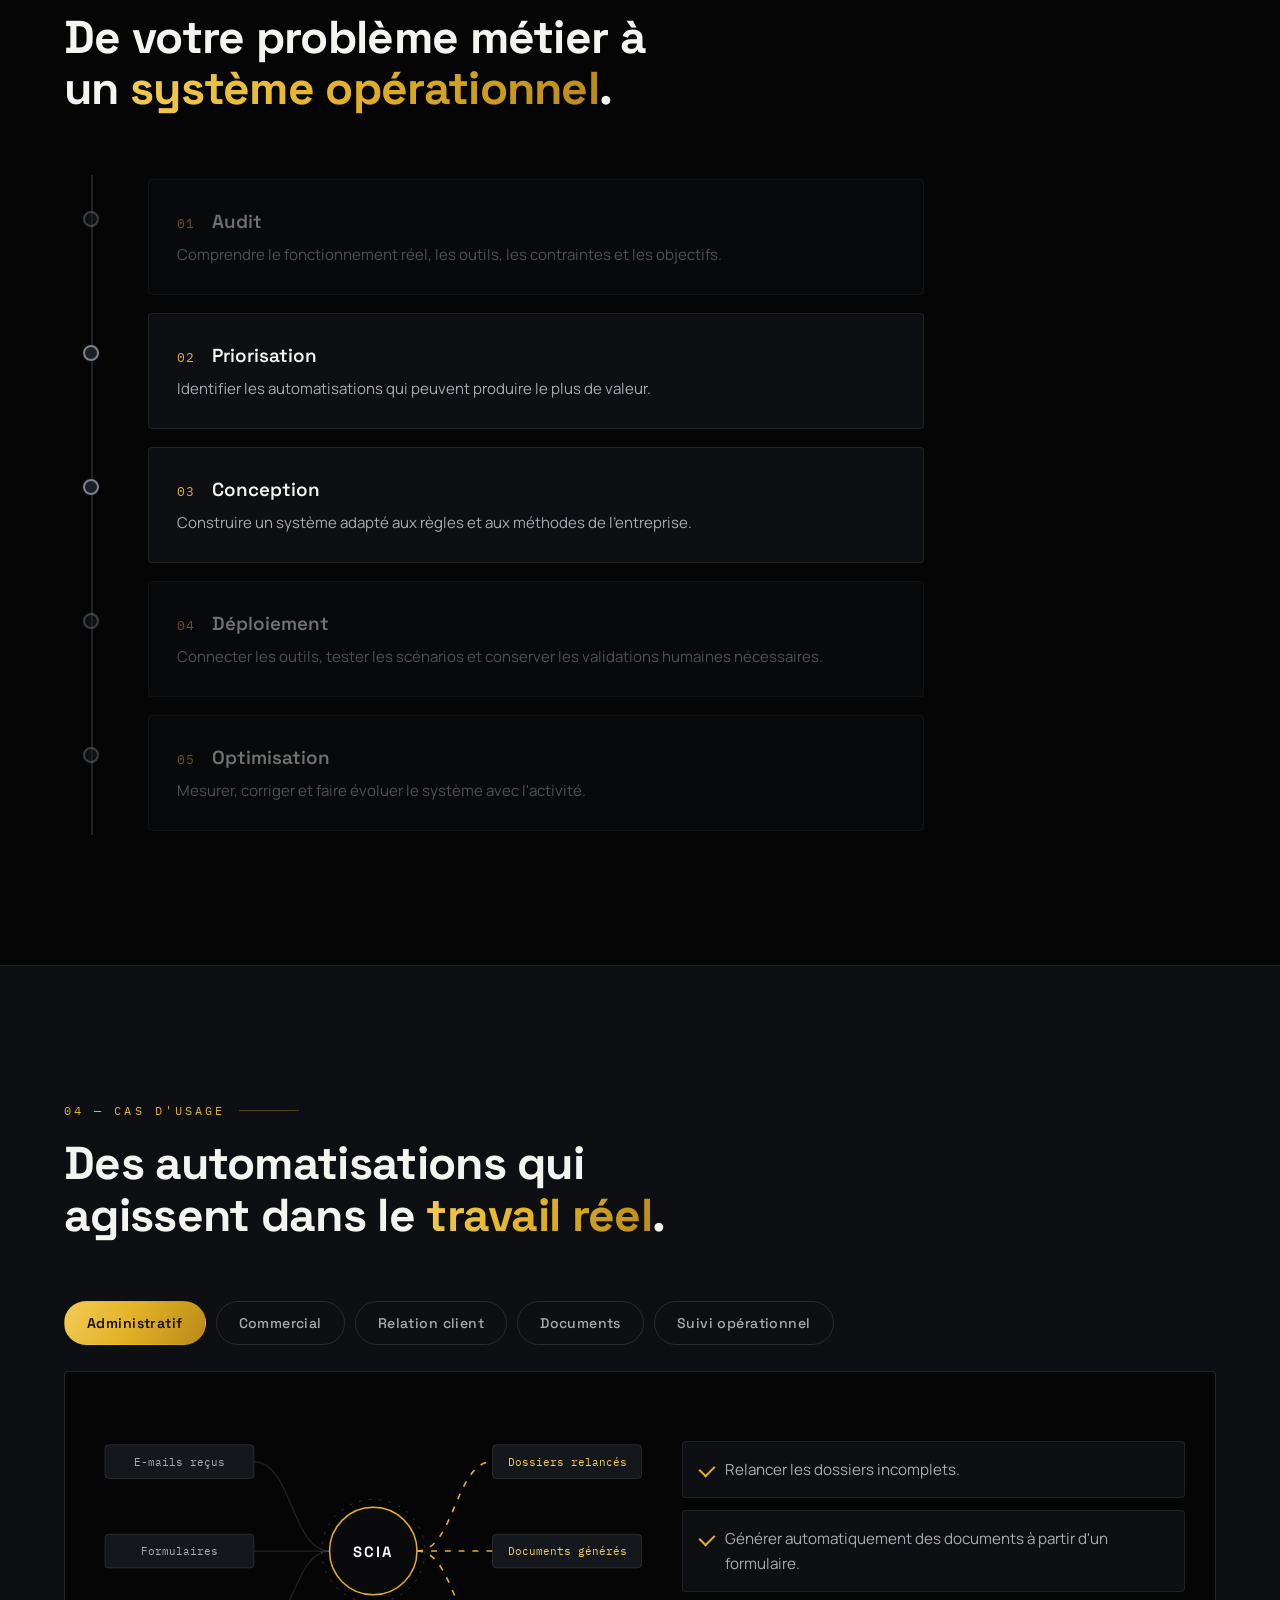
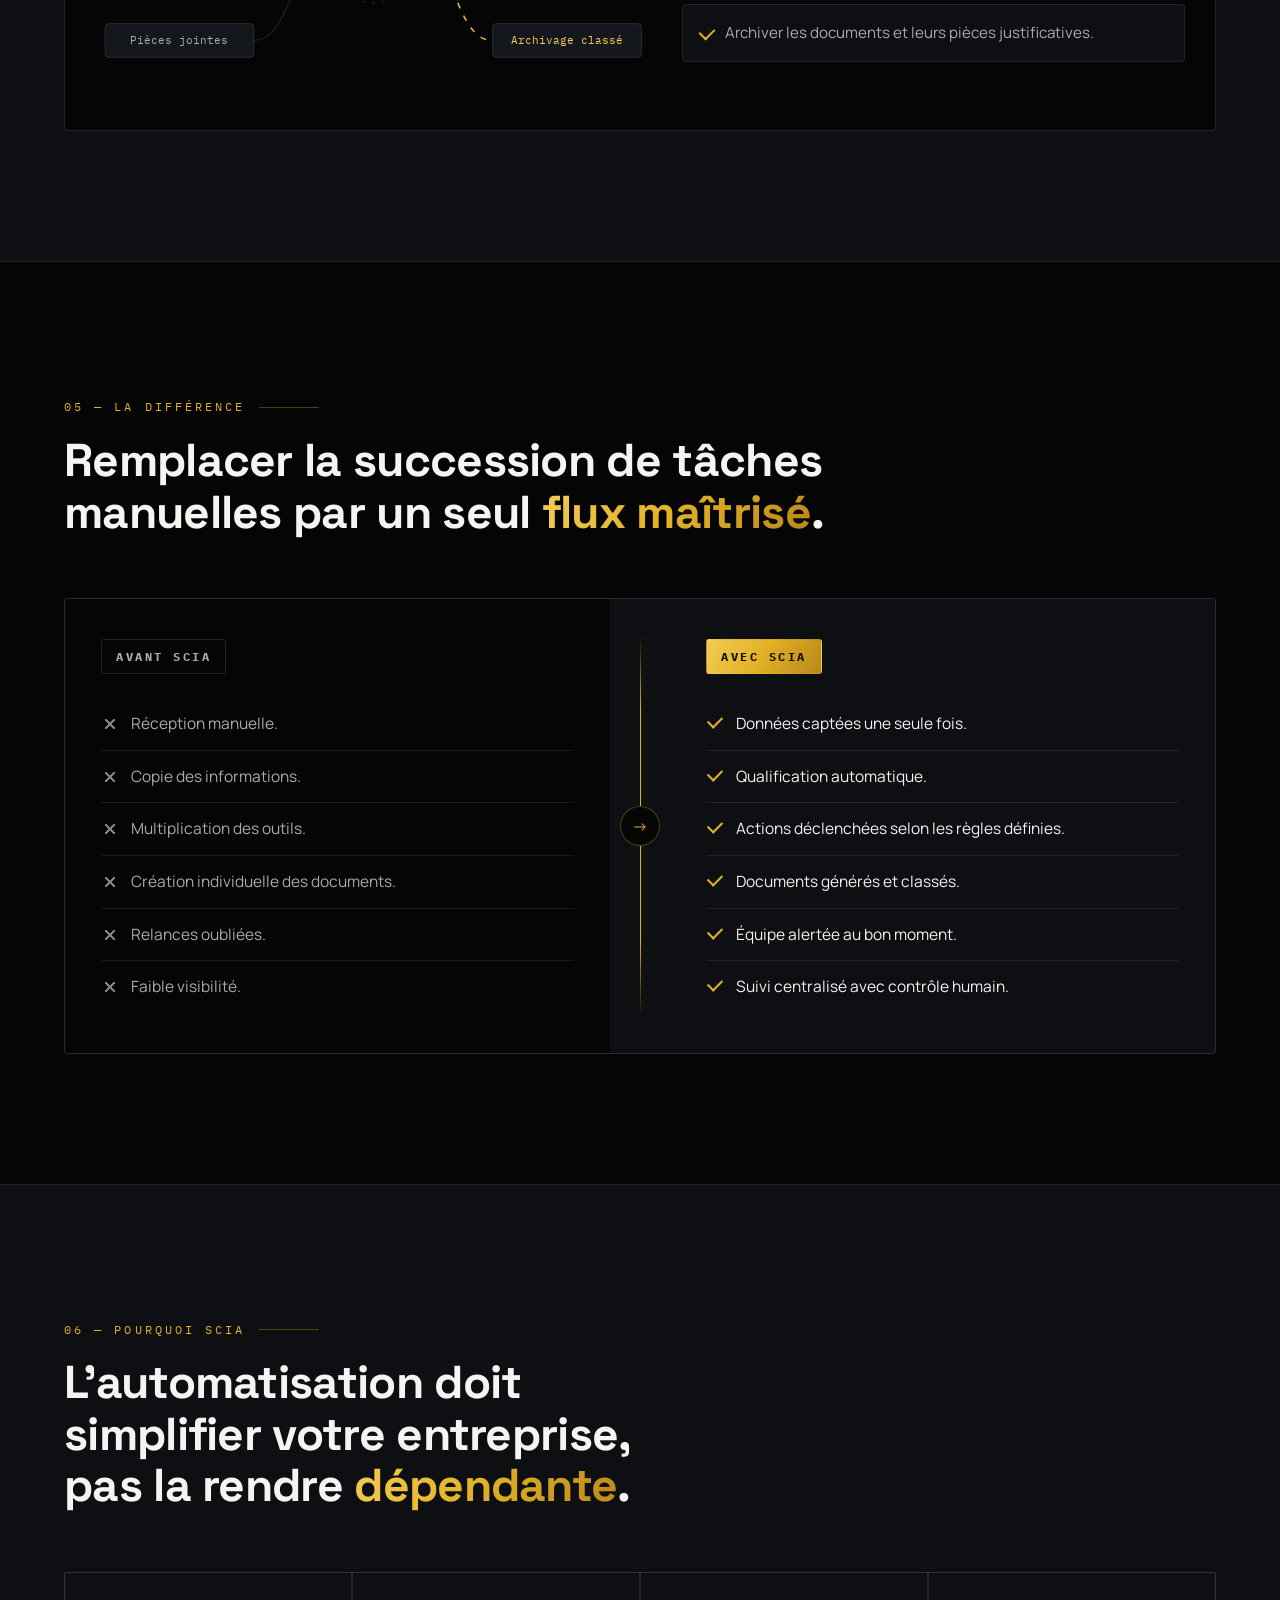
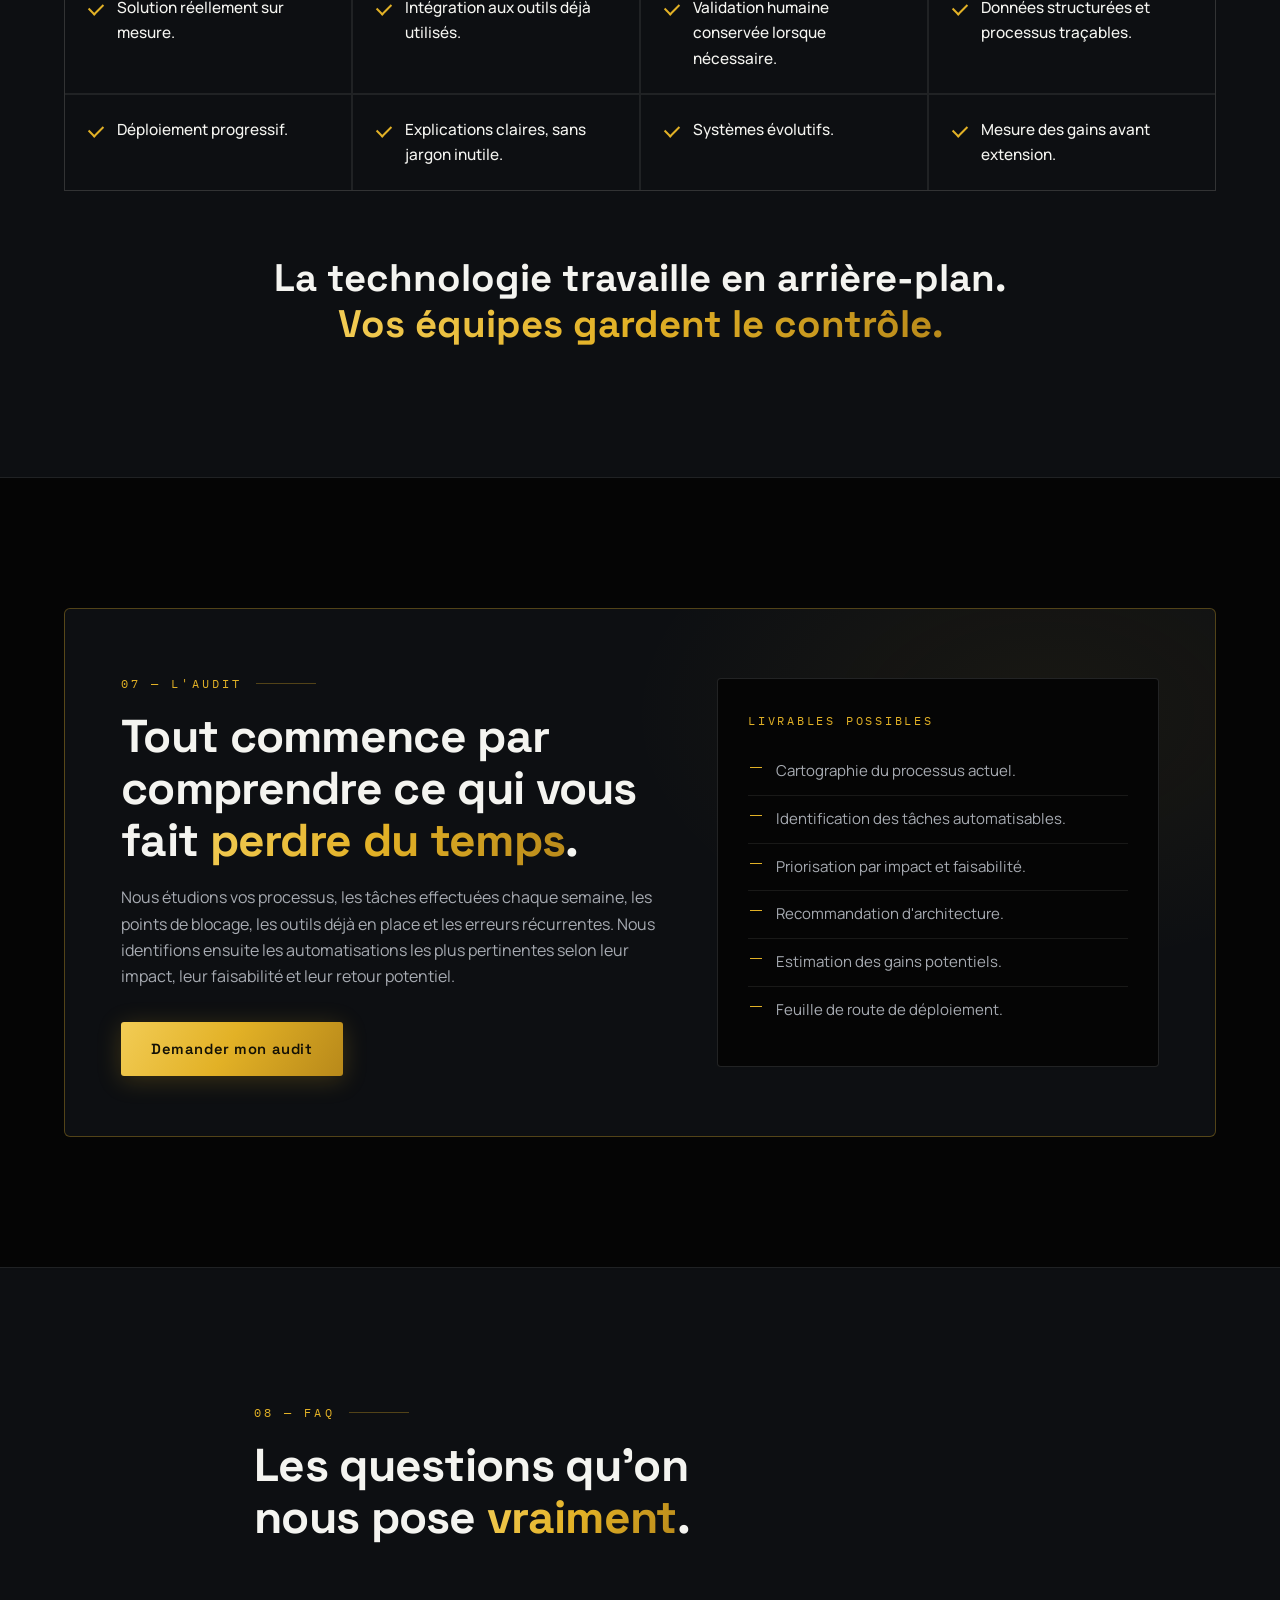
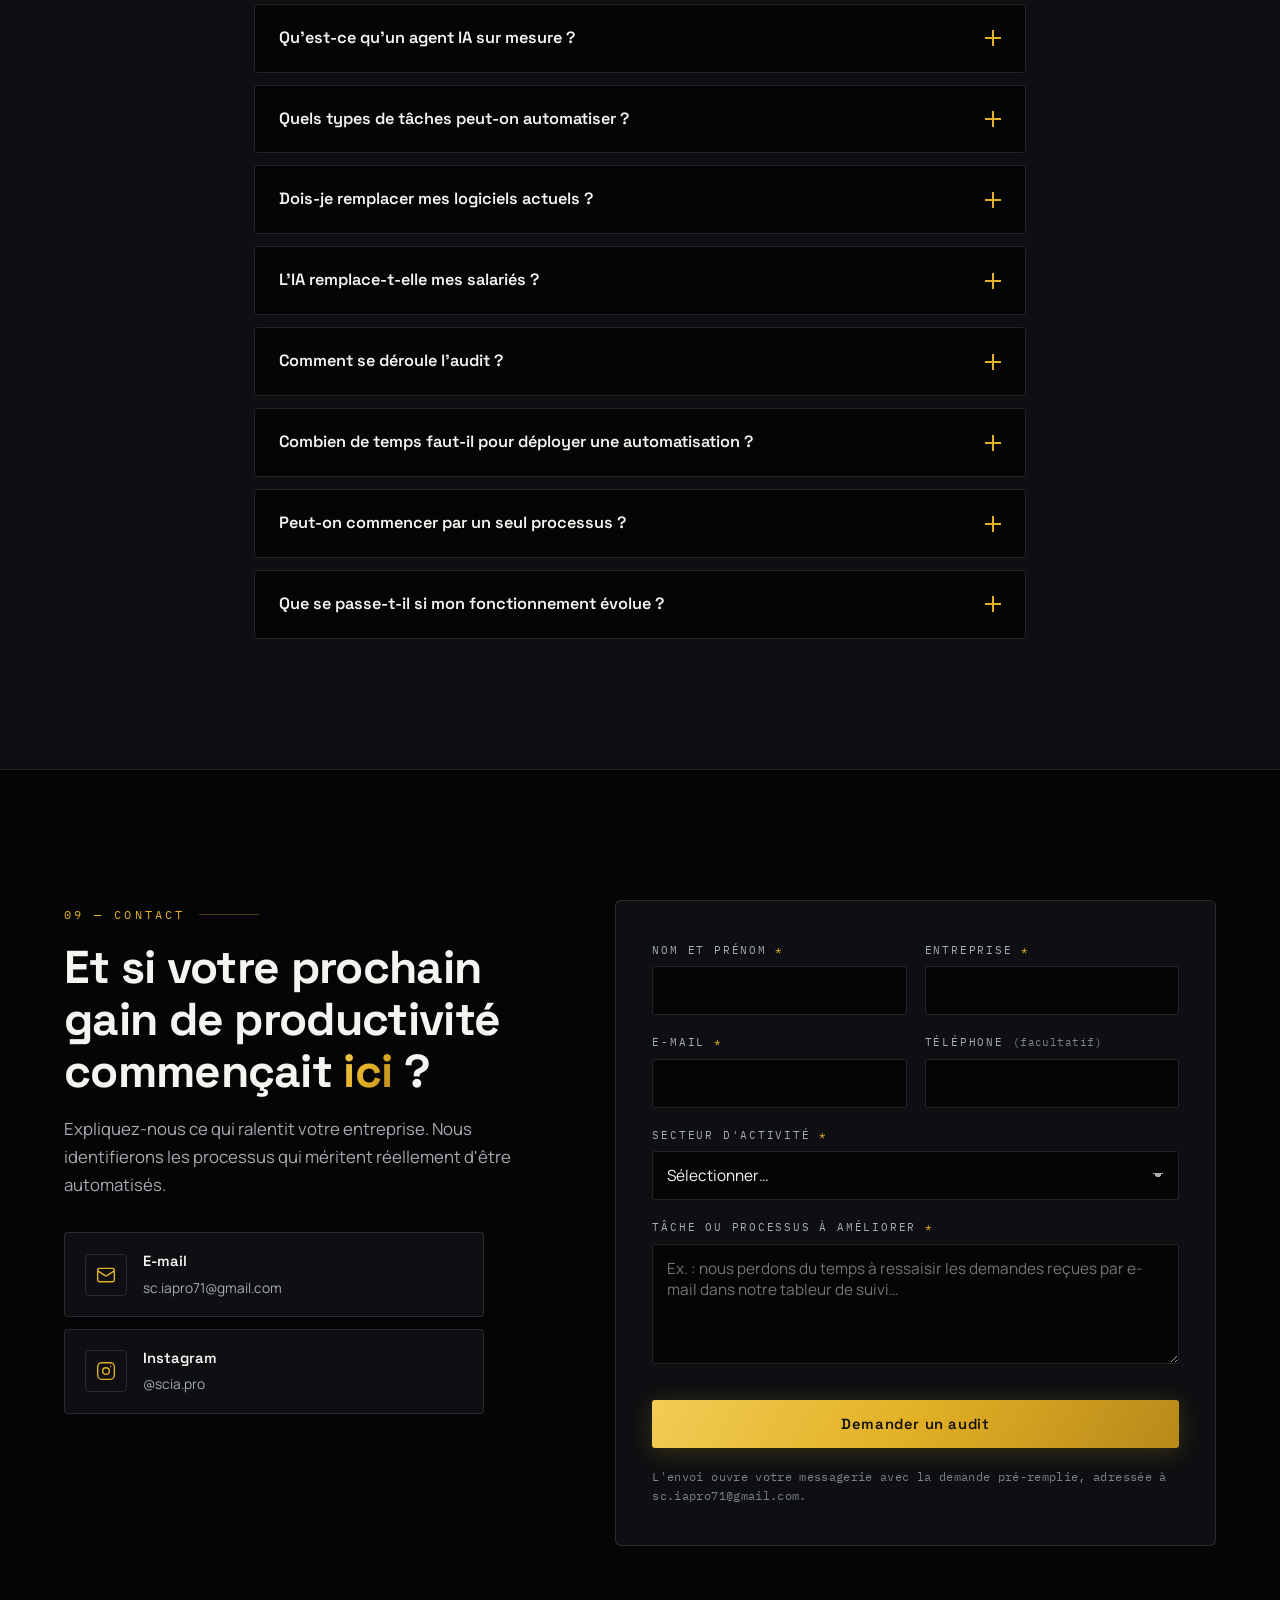
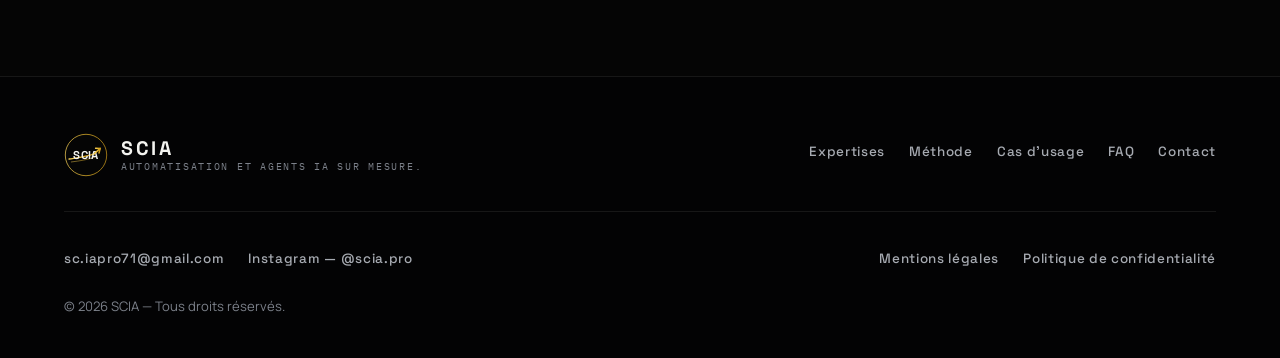
==== commit 397ccc4d: "Refonte premium du site SCIA — or, éditorial, moteur 3D signature Refonte stratégique, éditoriale et" ====
--- a/index.html
+++ b/index.html
@@ -2,334 +2,559 @@
 <html lang="fr">
 <head>
   <meta charset="UTF-8">
-  <meta name="viewport" content="width=device-width, initial-scale=1.0">
-  <title>SCIA — Agence d'Intelligence Artificielle</title>
-  <meta name="description" content="SCIA — Agence IA. Audit & solutions sur mesure, standardiste IA, bot WhatsApp, automatisation des e-mails et systèmes qualité pour entreprises.">
-  <link rel="icon" href="data:image/svg+xml,<svg xmlns='http://www.w3.org/2000/svg' viewBox='0 0 100 100'><text y='.9em' font-size='90'>🤖</text></svg>">
+  <meta name="viewport" content="width=device-width, initial-scale=1.0, viewport-fit=cover">
+  <meta name="color-scheme" content="dark">
+  <title>SCIA — Automatisation & agents IA sur mesure pour PME</title>
+  <meta name="description" content="SCIA analyse votre fonctionnement, identifie les pertes de temps et conçoit des agents IA et des automatisations sur mesure pour PME, TPE et indépendants — sans bouleverser vos outils existants.">
+  <link rel="canonical" href="https://sciapro71.github.io/scia-site/">
+
+  <!-- Favicon : logo SCIA -->
+  <link rel="icon" href='data:image/svg+xml,<svg xmlns="http://www.w3.org/2000/svg" viewBox="0 0 120 120"><circle cx="60" cy="60" r="56" fill="%23050505" stroke="%23E2B126" stroke-width="3"/><path d="M16 70 C42 66 62 64 84 55 L97 44" fill="none" stroke="%23E2B126" stroke-width="5" stroke-linecap="round"/><path d="M97 44 l-2 12 M97 44 l-12 -1" fill="none" stroke="%23E2B126" stroke-width="5" stroke-linecap="round"/><text x="60" y="76" text-anchor="middle" font-family="Arial Black, sans-serif" font-size="38" font-weight="900" fill="%23F4F4F0" letter-spacing="1">SCIA</text></svg>'>
+
+  <!-- Open Graph -->
+  <meta property="og:type" content="website">
+  <meta property="og:locale" content="fr_FR">
+  <meta property="og:title" content="SCIA — Automatisation & agents IA sur mesure">
+  <meta property="og:description" content="Transformez vos processus en avantage compétitif : audit, agents IA et automatisations sur mesure pour PME, TPE et indépendants.">
+  <meta property="og:url" content="https://sciapro71.github.io/scia-site/">
+  <meta property="og:image" content="https://sciapro71.github.io/scia-site/og-image.png">
+
+  <!-- Données structurées -->
+  <script type="application/ld+json">
+  {
+    "@context": "https://schema.org",
+    "@type": "ProfessionalService",
+    "name": "SCIA",
+    "description": "Automatisation et agents IA sur mesure pour PME, TPE et indépendants : audit de processus, agents IA métier, automatisation administrative et opérationnelle.",
+    "email": "sc.iapro71@gmail.com",
+    "url": "https://sciapro71.github.io/scia-site/",
+    "sameAs": ["https://instagram.com/scia.pro"],
+    "areaServed": "FR",
+    "knowsAbout": ["Automatisation", "Agents IA", "Audit de processus", "Intégration d'outils"]
+  }
+  </script>
+
   <link rel="preconnect" href="https://fonts.googleapis.com">
   <link rel="preconnect" href="https://fonts.gstatic.com" crossorigin>
-  <link href="https://fonts.googleapis.com/css2?family=Space+Grotesk:wght@400;500;600;700&family=JetBrains+Mono:wght@400;500&display=swap" rel="stylesheet">
+  <link href="https://fonts.googleapis.com/css2?family=Space+Grotesk:wght@500;600;700&family=Manrope:wght@400;500;600;700&family=IBM+Plex+Mono:wght@400;500&display=swap" rel="stylesheet">
   <link rel="stylesheet" href="styles.css">
 </head>
 <body>
 
-  <!-- Préloader -->
-  <div class="preloader" id="preloader">
-    <div class="preloader-logo">SC<span class="accent">IA</span></div>
+  <!-- ===== LOGO SCIA (défini une fois, réutilisé partout) ===== -->
+  <svg width="0" height="0" style="position:absolute" aria-hidden="true">
+    <defs>
+      <linearGradient id="orScia" x1="0" y1="0" x2="1" y2="0">
+        <stop offset="0" stop-color="#F2CC55"/>
+        <stop offset="0.55" stop-color="#E2B126"/>
+        <stop offset="1" stop-color="#C9971B"/>
+      </linearGradient>
+      <symbol id="logoScia" viewBox="0 0 120 120">
+        <circle cx="60" cy="60" r="56.5" fill="#050505" stroke="url(#orScia)" stroke-width="2"/>
+        <path d="M14 71 C40 67 60 65 82 57" fill="none" stroke="url(#orScia)" stroke-width="4" stroke-linecap="round"/>
+        <path d="M20 79 C44 76 64 73 84 66" fill="none" stroke="url(#orScia)" stroke-width="2" stroke-linecap="round" opacity="0.65"/>
+        <text x="60" y="72" text-anchor="middle" font-family="'Space Grotesk', 'Arial Black', sans-serif" font-size="31" font-weight="700" fill="#F4F4F0" letter-spacing="1">SCIA</text>
+        <path d="M82 57 L99 42" fill="none" stroke="url(#orScia)" stroke-width="4" stroke-linecap="round"/>
+        <path d="M99 42 l-3.5 12.5 M99 42 l-12.8 -0.6" fill="none" stroke="url(#orScia)" stroke-width="4" stroke-linecap="round"/>
+      </symbol>
+    </defs>
+  </svg>
+
+  <!-- ===== PRÉLOADER ===== -->
+  <div class="preloader" id="preloader" aria-hidden="true">
+    <svg class="preloader-logo"><use href="#logoScia"/></svg>
     <div class="preloader-bar"><span id="preloaderBar"></span></div>
-    <div class="preloader-status" id="preloaderStatus">initialisation des agents…</div>
   </div>
 
-  <!-- Curseur personnalisé -->
+  <!-- ===== CURSEUR (desktop uniquement) ===== -->
   <div class="cursor-dot" id="cursorDot" aria-hidden="true"></div>
   <div class="cursor-ring" id="cursorRing" aria-hidden="true"></div>
 
-  <!-- Barre de progression du scroll -->
-  <div class="scroll-progress" id="scrollProgress" aria-hidden="true"></div>
-
-  <!-- Fond animé -->
-  <canvas id="particles"></canvas>
-  <div class="grid-overlay" aria-hidden="true"></div>
-  <div class="glow glow-1" id="glow1" aria-hidden="true"></div>
-  <div class="glow glow-2" id="glow2" aria-hidden="true"></div>
-
-  <!-- Navigation -->
+  <!-- ===== HEADER ===== -->
   <header class="nav" id="nav">
     <div class="nav-inner">
-      <a href="#accueil" class="logo">
-        <span class="logo-mark">◈</span>
-        <span class="logo-text">SC<span class="accent">IA</span></span>
+      <a href="#accueil" class="brand" aria-label="SCIA — retour à l'accueil">
+        <svg class="brand-logo"><use href="#logoScia"/></svg>
+        <span class="brand-text">
+          <span class="brand-name">SCIA</span>
+          <span class="brand-tag">Automatisation &amp; agents IA</span>
+        </span>
       </a>
-      <nav class="nav-links" id="navLinks">
-        <a href="#accueil">Accueil</a>
-        <a href="#services">Services</a>
-        <a href="#process">Méthode</a>
-        <a href="#contact">Contact</a>
+      <nav class="nav-links" id="navLinks" aria-label="Navigation principale">
+        <a href="#expertises">Expertises</a>
+        <a href="#methode">Méthode</a>
+        <a href="#cas-usage">Cas d'usage</a>
+        <a href="#confiance">Pourquoi SCIA</a>
+        <a href="#faq">FAQ</a>
+        <a href="#contact" class="nav-menu-cta">Demander un audit →</a>
       </nav>
-      <a href="#contact" class="btn btn-primary nav-cta magnetic">Démarrer un projet</a>
-      <button class="burger" id="burger" aria-label="Menu">
+      <a href="#contact" class="btn btn-or nav-cta magnetic">Demander un audit</a>
+      <button class="burger" id="burger" aria-label="Ouvrir le menu" aria-expanded="false" aria-controls="navLinks">
         <span></span><span></span><span></span>
       </button>
     </div>
   </header>
 
-  <!-- Hero -->
-  <section class="hero" id="accueil">
-    <div class="container hero-inner">
-      <div class="hero-content">
-        <div class="hero-badge reveal">
-          <span class="pulse-dot"></span>
-          Agence d'Intelligence Artificielle
-        </div>
-        <h1 class="hero-title reveal">
-          L'IA au service de<br>
-          <span class="gradient-text" id="typewriter">votre entreprise</span><span class="cursor-blink">_</span>
-        </h1>
-        <p class="hero-sub reveal">
-          SCIA conçoit et déploie des agents IA et des automatisations sur mesure :
-          standardiste virtuel, bots WhatsApp, traitement automatique des e-mails,
-          contrôle qualité. Vous gagnez du temps, vos clients gagnent en réactivité.
-        </p>
-        <div class="hero-actions reveal">
-          <a href="#services" class="btn btn-primary magnetic">Découvrir nos services</a>
-          <a href="#contact" class="btn btn-ghost magnetic">Demander un audit gratuit</a>
-        </div>
-        <div class="hero-stats reveal">
-          <div class="stat">
-            <span class="stat-value" data-count="24">0</span><span class="stat-suffix">/7</span>
-            <span class="stat-label">Disponibilité des agents IA</span>
-          </div>
-          <div class="stat">
-            <span class="stat-value" data-count="80">0</span><span class="stat-suffix">%</span>
-            <span class="stat-label">De tâches automatisables</span>
-          </div>
-          <div class="stat">
-            <span class="stat-value" data-count="100">0</span><span class="stat-suffix">%</span>
-            <span class="stat-label">Sur mesure</span>
-          </div>
-        </div>
-      </div>
-
-      <!-- Orbe IA 3D -->
-      <div class="hero-visual reveal" id="heroVisual" aria-hidden="true">
-        <div class="orb-scene" id="orbScene">
-          <div class="orb-core">
-            <div class="orb-inner"></div>
-          </div>
-          <div class="orb-ring ring-1"></div>
-          <div class="orb-ring ring-2"></div>
-          <div class="orb-ring ring-3"></div>
-          <div class="orb-satellite sat-1"></div>
-          <div class="orb-satellite sat-2"></div>
-          <div class="orb-satellite sat-3"></div>
-          <div class="float-chip chip-1">
-            <span class="chip-icon">📞</span>
-            <span><strong>Appel traité</strong><em>Standardiste IA · 3 s</em></span>
-          </div>
-          <div class="float-chip chip-2">
-            <span class="chip-icon">✉️</span>
-            <span><strong>E-mail répondu</strong><em>Auto · classé & archivé</em></span>
-          </div>
-          <div class="float-chip chip-3">
-            <span class="chip-icon">✅</span>
-            <span><strong>Contrôle qualité</strong><em>Conforme · rapport généré</em></span>
-          </div>
-        </div>
+  <main>
+    <!-- ===== HERO ===== -->
+    <section class="hero" id="accueil">
+      <div class="hero-bg" aria-hidden="true"></div>
+      <canvas id="engineCanvas" aria-hidden="true"></canvas>
+      <div class="container hero-inner">
+        <div class="hero-content">
+          <p class="hero-label reveal">Automatisation &amp; agents IA sur mesure</p>
+          <h1 class="reveal">Transformez vos processus en <em>avantage compétitif</em>.</h1>
+          <p class="hero-sub reveal">
+            SCIA analyse votre fonctionnement, identifie les pertes de temps et conçoit
+            des agents IA et des automatisations sur mesure pour accélérer vos opérations,
+            sans bouleverser vos outils existants.
+          </p>
+          <div class="hero-ctas reveal">
+            <a href="#contact" class="btn btn-or magnetic">Demander un audit</a>
+            <a href="#methode" class="btn btn-ligne magnetic">Découvrir notre méthode</a>
+          </div>
+          <p class="hero-trust reveal">
+            <span class="trust-line" aria-hidden="true"></span>
+            Des solutions pensées autour de votre métier, de vos équipes et de vos objectifs.
+          </p>
+        </div>
+      </div>
+      <div class="hero-scroll" aria-hidden="true"><span>Défiler</span><span class="line"></span></div>
+    </section>
+
+    <!-- ===== BANDEAU DE POSITIONNEMENT ===== -->
+    <div class="bandeau" aria-hidden="true">
+      <div class="bandeau-track" id="bandeauTrack">
+        <span>Audit</span><i></i>
+        <span>Stratégie</span><i></i>
+        <span>Automatisation</span><i></i>
+        <span>Agents IA</span><i></i>
+        <span>Intégration</span><i></i>
+        <span>Optimisation</span><i></i>
       </div>
     </div>
-    <div class="scroll-hint" aria-hidden="true"><span></span></div>
-  </section>
-
-  <!-- Bandeau défilant -->
-  <div class="marquee" aria-hidden="true">
-    <div class="marquee-track" id="marqueeTrack">
-      <span>Standardiste IA</span><i>◈</i>
-      <span>Bot WhatsApp</span><i>◈</i>
-      <span>Automatisation e-mails</span><i>◈</i>
-      <span>Contrôle qualité</span><i>◈</i>
-      <span>Audit sur mesure</span><i>◈</i>
-      <span>Clés en main</span><i>◈</i>
-      <span>Agents IA 24/7</span><i>◈</i>
-    </div>
-  </div>
-
-  <!-- Services -->
-  <section class="section" id="services">
+
+    <!-- ===== PROBLÈME ===== -->
+    <section class="section" id="probleme">
+      <div class="container">
+        <div class="sec-head reveal">
+          <span class="sec-index">01 — Le constat</span>
+          <h2>Votre entreprise ne manque pas d'outils. Elle manque de <em>connexions</em> entre eux.</h2>
+          <p class="sec-sub">
+            E-mails traités manuellement, informations ressaisies plusieurs fois, documents créés
+            un par un, demandes clients oubliées, équipes interrompues par des tâches répétitives…
+            Ces frictions invisibles ralentissent la croissance et consomment des heures chaque semaine.
+          </p>
+        </div>
+        <div class="frictions" id="frictions">
+          <button type="button" class="friction reveal">
+            <span class="friction-viz" aria-hidden="true"><i></i><i></i><i></i><i></i><i></i></span>
+            <span class="friction-nom">Données dispersées</span>
+            <span class="friction-fix">→ centralisées par SCIA</span>
+          </button>
+          <button type="button" class="friction reveal">
+            <span class="friction-viz" aria-hidden="true"><i></i><i></i><i></i><i></i><i></i></span>
+            <span class="friction-nom">Tâches répétitives</span>
+            <span class="friction-fix">→ exécutées automatiquement</span>
+          </button>
+          <button type="button" class="friction reveal">
+            <span class="friction-viz" aria-hidden="true"><i></i><i></i><i></i><i></i><i></i></span>
+            <span class="friction-nom">Traitement trop lent</span>
+            <span class="friction-fix">→ accéléré en continu</span>
+          </button>
+          <button type="button" class="friction reveal">
+            <span class="friction-viz" aria-hidden="true"><i></i><i></i><i></i><i></i><i></i></span>
+            <span class="friction-nom">Erreurs et oublis</span>
+            <span class="friction-fix">→ contrôlés par des règles</span>
+          </button>
+          <button type="button" class="friction reveal">
+            <span class="friction-viz" aria-hidden="true"><i></i><i></i><i></i><i></i><i></i></span>
+            <span class="friction-nom">Manque de visibilité</span>
+            <span class="friction-fix">→ suivi centralisé</span>
+          </button>
+          <button type="button" class="friction reveal">
+            <span class="friction-viz" aria-hidden="true"><i></i><i></i><i></i><i></i><i></i></span>
+            <span class="friction-nom">Outils qui ne communiquent pas</span>
+            <span class="friction-fix">→ connectés entre eux</span>
+          </button>
+        </div>
+        <p class="frictions-hint reveal">Survolez ou touchez une friction pour voir ce que SCIA en fait.</p>
+      </div>
+    </section>
+
+    <!-- ===== EXPERTISES ===== -->
+    <section class="section section-graphite" id="expertises">
+      <div class="container">
+        <div class="sec-head reveal">
+          <span class="sec-index">02 — Expertises</span>
+          <h2>Nous ne vendons pas une IA générique. Nous construisons <em>votre</em> système.</h2>
+        </div>
+        <div class="xp-grid">
+          <article class="xp reveal tilt">
+            <div class="xp-top">
+              <span class="xp-num">E.01</span>
+              <span class="xp-ico"><svg viewBox="0 0 24 24" fill="none" stroke="currentColor" stroke-width="1.6" stroke-linecap="round" stroke-linejoin="round"><circle cx="11" cy="11" r="7"/><path d="m21 21-4.3-4.3"/><path d="M8 11h6M11 8v6"/></svg></span>
+            </div>
+            <h3>Audit &amp; cartographie des processus</h3>
+            <p>Analyse du fonctionnement actuel, des blocages, des pertes de temps et des opportunités d'automatisation.</p>
+          </article>
+          <article class="xp reveal tilt">
+            <div class="xp-top">
+              <span class="xp-num">E.02</span>
+              <span class="xp-ico"><svg viewBox="0 0 24 24" fill="none" stroke="currentColor" stroke-width="1.6" stroke-linecap="round" stroke-linejoin="round"><rect x="4" y="4" width="16" height="16" rx="3"/><path d="M9 9h.01M15 9h.01"/><path d="M9 14c.8 1 2.2 1 3 1s2.2 0 3-1"/><path d="M12 2v2M12 20v2M2 12h2M20 12h2"/></svg></span>
+            </div>
+            <h3>Agents IA sur mesure</h3>
+            <p>Assistants capables de lire, qualifier, classer, répondre, synthétiser ou déclencher des actions selon les règles de l'entreprise.</p>
+          </article>
+          <article class="xp reveal tilt">
+            <div class="xp-top">
+              <span class="xp-num">E.03</span>
+              <span class="xp-ico"><svg viewBox="0 0 24 24" fill="none" stroke="currentColor" stroke-width="1.6" stroke-linecap="round" stroke-linejoin="round"><circle cx="5" cy="6" r="2.2"/><circle cx="19" cy="6" r="2.2"/><circle cx="5" cy="18" r="2.2"/><circle cx="19" cy="18" r="2.2"/><circle cx="12" cy="12" r="2.6"/><path d="M6.8 7.4 10 10.2M17.2 7.4 14 10.2M6.8 16.6 10 13.8M17.2 16.6 14 13.8"/></svg></span>
+            </div>
+            <h3>Automatisation des opérations</h3>
+            <p>Connexion des formulaires, e-mails, bases de données, documents, agendas et outils métier.</p>
+          </article>
+          <article class="xp reveal tilt">
+            <div class="xp-top">
+              <span class="xp-num">E.04</span>
+              <span class="xp-ico"><svg viewBox="0 0 24 24" fill="none" stroke="currentColor" stroke-width="1.6" stroke-linecap="round" stroke-linejoin="round"><path d="M14 2H6a2 2 0 0 0-2 2v16a2 2 0 0 0 2 2h12a2 2 0 0 0 2-2V8z"/><path d="M14 2v6h6"/><path d="M8 13h8M8 17h5"/></svg></span>
+            </div>
+            <h3>Automatisation administrative</h3>
+            <p>Création de documents, classement, relances, archivage, contrôle des informations et suivi des dossiers.</p>
+          </article>
+          <article class="xp reveal tilt">
+            <div class="xp-top">
+              <span class="xp-num">E.05</span>
+              <span class="xp-ico"><svg viewBox="0 0 24 24" fill="none" stroke="currentColor" stroke-width="1.6" stroke-linecap="round" stroke-linejoin="round"><path d="M22 16.92v3a2 2 0 0 1-2.18 2 19.79 19.79 0 0 1-8.63-3.07 19.5 19.5 0 0 1-6-6 19.79 19.79 0 0 1-3.07-8.67A2 2 0 0 1 4.11 2h3a2 2 0 0 1 2 1.72c.127.96.361 1.903.7 2.81a2 2 0 0 1-.45 2.11L8.09 9.91a16 16 0 0 0 6 6l1.27-1.27a2 2 0 0 1 2.11-.45c.907.339 1.85.573 2.81.7A2 2 0 0 1 22 16.92z"/></svg></span>
+            </div>
+            <h3>Agents vocaux &amp; relation client</h3>
+            <p>Qualification des appels, récupération des demandes, réponses aux questions fréquentes et transmission des informations utiles.</p>
+          </article>
+          <article class="xp reveal tilt">
+            <div class="xp-top">
+              <span class="xp-num">E.06</span>
+              <span class="xp-ico"><svg viewBox="0 0 24 24" fill="none" stroke="currentColor" stroke-width="1.6" stroke-linecap="round" stroke-linejoin="round"><path d="M3 20h18"/><path d="M5 20v-6l4 2v4M11 20v-9l4 3v6M17 20V9l4-3v14"/></svg></span>
+            </div>
+            <h3>Pilotage &amp; optimisation</h3>
+            <p>Suivi des automatisations, amélioration continue et mesure des gains réellement obtenus.</p>
+          </article>
+        </div>
+      </div>
+    </section>
+
+    <!-- ===== MÉTHODE ===== -->
+    <section class="section" id="methode">
+      <div class="container">
+        <div class="sec-head reveal">
+          <span class="sec-index">03 — Méthode</span>
+          <h2>De votre problème métier à un <em>système opérationnel</em>.</h2>
+        </div>
+        <div class="methode-wrap" id="methodeWrap">
+          <div class="methode-rail" aria-hidden="true"><div class="methode-fill" id="methodeFill"></div></div>
+          <ol class="methode-steps">
+            <li class="mstep">
+              <div class="mstep-head"><span class="mstep-num">01</span><h3>Audit</h3></div>
+              <p>Comprendre le fonctionnement réel, les outils, les contraintes et les objectifs.</p>
+            </li>
+            <li class="mstep">
+              <div class="mstep-head"><span class="mstep-num">02</span><h3>Priorisation</h3></div>
+              <p>Identifier les automatisations qui peuvent produire le plus de valeur.</p>
+            </li>
+            <li class="mstep">
+              <div class="mstep-head"><span class="mstep-num">03</span><h3>Conception</h3></div>
+              <p>Construire un système adapté aux règles et aux méthodes de l'entreprise.</p>
+            </li>
+            <li class="mstep">
+              <div class="mstep-head"><span class="mstep-num">04</span><h3>Déploiement</h3></div>
+              <p>Connecter les outils, tester les scénarios et conserver les validations humaines nécessaires.</p>
+            </li>
+            <li class="mstep">
+              <div class="mstep-head"><span class="mstep-num">05</span><h3>Optimisation</h3></div>
+              <p>Mesurer, corriger et faire évoluer le système avec l'activité.</p>
+            </li>
+          </ol>
+        </div>
+      </div>
+    </section>
+
+    <!-- ===== CAS D'USAGE ===== -->
+    <section class="section section-graphite" id="cas-usage">
+      <div class="container">
+        <div class="sec-head reveal">
+          <span class="sec-index">04 — Cas d'usage</span>
+          <h2>Des automatisations qui agissent dans le <em>travail réel</em>.</h2>
+        </div>
+        <div class="cas-tabs reveal" role="tablist" aria-label="Catégories de cas d'usage" id="casTabs"></div>
+        <div class="cas-panel reveal">
+          <div class="cas-flux" aria-hidden="true">
+            <svg id="casFlux" viewBox="0 0 560 300"></svg>
+          </div>
+          <ul class="cas-liste" id="casListe" aria-live="polite"></ul>
+        </div>
+      </div>
+    </section>
+
+    <!-- ===== AVANT / APRÈS ===== -->
+    <section class="section" id="avant-apres">
+      <div class="container">
+        <div class="sec-head reveal">
+          <span class="sec-index">05 — La différence</span>
+          <h2>Remplacer la succession de tâches manuelles par un seul <em>flux maîtrisé</em>.</h2>
+        </div>
+        <div class="compare reveal">
+          <div class="compare-col compare-avant">
+            <h3><span class="compare-badge">Avant SCIA</span></h3>
+            <ul>
+              <li>Réception manuelle.</li>
+              <li>Copie des informations.</li>
+              <li>Multiplication des outils.</li>
+              <li>Création individuelle des documents.</li>
+              <li>Relances oubliées.</li>
+              <li>Faible visibilité.</li>
+            </ul>
+          </div>
+          <div class="compare-sep" aria-hidden="true"><span></span></div>
+          <div class="compare-col compare-apres">
+            <h3><span class="compare-badge badge-or">Avec SCIA</span></h3>
+            <ul>
+              <li>Données captées une seule fois.</li>
+              <li>Qualification automatique.</li>
+              <li>Actions déclenchées selon les règles définies.</li>
+              <li>Documents générés et classés.</li>
+              <li>Équipe alertée au bon moment.</li>
+              <li>Suivi centralisé avec contrôle humain.</li>
+            </ul>
+          </div>
+        </div>
+      </div>
+    </section>
+
+    <!-- ===== CONFIANCE ===== -->
+    <section class="section section-graphite" id="confiance">
+      <div class="container">
+        <div class="sec-head reveal">
+          <span class="sec-index">06 — Pourquoi SCIA</span>
+          <h2>L'automatisation doit simplifier votre entreprise, pas la rendre <em>dépendante</em>.</h2>
+        </div>
+        <ul class="confiance-grid">
+          <li class="reveal">Solution réellement sur mesure.</li>
+          <li class="reveal">Intégration aux outils déjà utilisés.</li>
+          <li class="reveal">Validation humaine conservée lorsque nécessaire.</li>
+          <li class="reveal">Données structurées et processus traçables.</li>
+          <li class="reveal">Déploiement progressif.</li>
+          <li class="reveal">Explications claires, sans jargon inutile.</li>
+          <li class="reveal">Systèmes évolutifs.</li>
+          <li class="reveal">Mesure des gains avant extension.</li>
+        </ul>
+        <p class="confiance-punch reveal">La technologie travaille en arrière-plan.<br><em>Vos équipes gardent le contrôle.</em></p>
+      </div>
+    </section>
+
+    <!-- ===== AUDIT ===== -->
+    <section class="section" id="audit">
+      <div class="container">
+        <div class="audit-panel reveal">
+          <div class="audit-info">
+            <span class="sec-index">07 — L'audit</span>
+            <h2>Tout commence par comprendre ce qui vous fait <em>perdre du temps</em>.</h2>
+            <p>
+              Nous étudions vos processus, les tâches effectuées chaque semaine, les points de
+              blocage, les outils déjà en place et les erreurs récurrentes. Nous identifions
+              ensuite les automatisations les plus pertinentes selon leur impact, leur
+              faisabilité et leur retour potentiel.
+            </p>
+            <a href="#contact" class="btn btn-or magnetic">Demander mon audit</a>
+          </div>
+          <div class="audit-livrables">
+            <span class="livrables-titre">Livrables possibles</span>
+            <ul>
+              <li>Cartographie du processus actuel.</li>
+              <li>Identification des tâches automatisables.</li>
+              <li>Priorisation par impact et faisabilité.</li>
+              <li>Recommandation d'architecture.</li>
+              <li>Estimation des gains potentiels.</li>
+              <li>Feuille de route de déploiement.</li>
+            </ul>
+          </div>
+        </div>
+      </div>
+    </section>
+
+    <!-- ===== FAQ ===== -->
+    <section class="section section-graphite" id="faq">
+      <div class="container container-etroit">
+        <div class="sec-head reveal">
+          <span class="sec-index">08 — FAQ</span>
+          <h2>Les questions qu'on nous pose <em>vraiment</em>.</h2>
+        </div>
+        <div class="faq-liste reveal">
+          <details class="faq-item">
+            <summary>Qu'est-ce qu'un agent IA sur mesure ?<span class="faq-plus" aria-hidden="true"></span></summary>
+            <p>C'est un assistant logiciel construit autour de vos règles métier : il lit vos e-mails, documents ou demandes, les comprend, puis agit comme vous l'avez décidé — classer, répondre, alerter, transmettre. Contrairement à un logiciel générique, il est conçu pour votre façon de travailler.</p>
+          </details>
+          <details class="faq-item">
+            <summary>Quels types de tâches peut-on automatiser ?<span class="faq-plus" aria-hidden="true"></span></summary>
+            <p>Les tâches répétitives et structurées : tri et réponse aux e-mails, création et classement de documents, relances, saisie d'informations d'un outil vers un autre, qualification de demandes, préparation de synthèses. L'audit sert précisément à identifier celles qui en valent la peine chez vous.</p>
+          </details>
+          <details class="faq-item">
+            <summary>Dois-je remplacer mes logiciels actuels ?<span class="faq-plus" aria-hidden="true"></span></summary>
+            <p>Non. Nous partons de vos outils existants — messagerie, tableurs, agendas, logiciels métier — et nous les connectons entre eux. Changer d'outil n'est envisagé que si c'est réellement votre intérêt.</p>
+          </details>
+          <details class="faq-item">
+            <summary>L'IA remplace-t-elle mes salariés ?<span class="faq-plus" aria-hidden="true"></span></summary>
+            <p>Non. Elle prend en charge les tâches répétitives à faible valeur pour que vos équipes se concentrent sur ce qui compte : la relation client, la production, les décisions. Les validations importantes restent humaines.</p>
+          </details>
+          <details class="faq-item">
+            <summary>Comment se déroule l'audit ?<span class="faq-plus" aria-hidden="true"></span></summary>
+            <p>Un échange sur votre fonctionnement, une observation de vos processus et de vos outils, puis une restitution claire : ce qui est automatisable, dans quel ordre, avec quel impact attendu. Vous décidez ensuite, sans engagement.</p>
+          </details>
+          <details class="faq-item">
+            <summary>Combien de temps faut-il pour déployer une automatisation ?<span class="faq-plus" aria-hidden="true"></span></summary>
+            <p>Cela dépend du processus : une automatisation simple se déploie en quelques jours, un système plus complet en quelques semaines. Nous privilégions un déploiement progressif, testé étape par étape.</p>
+          </details>
+          <details class="faq-item">
+            <summary>Peut-on commencer par un seul processus ?<span class="faq-plus" aria-hidden="true"></span></summary>
+            <p>Oui, et c'est même recommandé : on commence par le processus au meilleur rapport impact/effort, on mesure les gains réels, puis on étend si les résultats sont là.</p>
+          </details>
+          <details class="faq-item">
+            <summary>Que se passe-t-il si mon fonctionnement évolue ?<span class="faq-plus" aria-hidden="true"></span></summary>
+            <p>Les systèmes que nous construisons sont conçus pour évoluer : les règles se modifient, les scénarios s'ajustent, de nouveaux outils se connectent. C'est le rôle de la phase de pilotage et d'optimisation.</p>
+          </details>
+        </div>
+      </div>
+    </section>
+
+    <!-- ===== CONTACT ===== -->
+    <section class="section" id="contact">
+      <div class="container">
+        <div class="contact-grid">
+          <div class="reveal">
+            <span class="sec-index">09 — Contact</span>
+            <h2>Et si votre prochain gain de productivité commençait <em>ici</em> ?</h2>
+            <p class="sec-sub">
+              Expliquez-nous ce qui ralentit votre entreprise. Nous identifierons les processus
+              qui méritent réellement d'être automatisés.
+            </p>
+            <div class="contact-directs">
+              <a class="direct" href="mailto:sc.iapro71@gmail.com">
+                <span class="direct-ico"><svg viewBox="0 0 24 24" fill="none" stroke="currentColor" stroke-width="1.7" stroke-linecap="round" stroke-linejoin="round"><rect x="2" y="4" width="20" height="16" rx="2"/><path d="m22 7-8.97 5.7a1.94 1.94 0 0 1-2.06 0L2 7"/></svg></span>
+                <span><b>E-mail</b><span>sc.iapro71@gmail.com</span></span>
+              </a>
+              <a class="direct" href="https://instagram.com/scia.pro" target="_blank" rel="noopener">
+                <span class="direct-ico"><svg viewBox="0 0 24 24" fill="none" stroke="currentColor" stroke-width="1.7" stroke-linecap="round" stroke-linejoin="round"><rect x="2" y="2" width="20" height="20" rx="5"/><circle cx="12" cy="12" r="4"/><line x1="17.5" y1="6.5" x2="17.51" y2="6.5"/></svg></span>
+                <span><b>Instagram</b><span>@scia.pro</span></span>
+              </a>
+            </div>
+          </div>
+          <form class="form reveal" id="auditForm" novalidate>
+            <div class="form-grid">
+              <div class="champ">
+                <label for="fNom">Nom et prénom <span class="req">*</span></label>
+                <input type="text" id="fNom" name="nom" autocomplete="name" required>
+                <span class="err">Indiquez votre nom.</span>
+              </div>
+              <div class="champ">
+                <label for="fEntreprise">Entreprise <span class="req">*</span></label>
+                <input type="text" id="fEntreprise" name="entreprise" autocomplete="organization" required>
+                <span class="err">Indiquez le nom de votre entreprise.</span>
+              </div>
+              <div class="champ">
+                <label for="fEmail">E-mail <span class="req">*</span></label>
+                <input type="email" id="fEmail" name="email" autocomplete="email" inputmode="email" required>
+                <span class="err">Cet e-mail ne semble pas valide.</span>
+              </div>
+              <div class="champ">
+                <label for="fTel">Téléphone <span class="facultatif">(facultatif)</span></label>
+                <input type="tel" id="fTel" name="telephone" autocomplete="tel" inputmode="tel">
+              </div>
+              <div class="champ champ-full">
+                <label for="fSecteur">Secteur d'activité <span class="req">*</span></label>
+                <select id="fSecteur" name="secteur" required>
+                  <option value="" selected disabled>Sélectionner…</option>
+                  <option>Artisanat / BTP</option>
+                  <option>Commerce / E-commerce</option>
+                  <option>Services aux entreprises</option>
+                  <option>Santé / Bien-être</option>
+                  <option>Automobile</option>
+                  <option>Immobilier</option>
+                  <option>Restauration / Hôtellerie</option>
+                  <option>Profession libérale</option>
+                  <option>Autre</option>
+                </select>
+                <span class="err">Sélectionnez votre secteur.</span>
+              </div>
+              <div class="champ champ-full">
+                <label for="fProcessus">Tâche ou processus à améliorer <span class="req">*</span></label>
+                <textarea id="fProcessus" name="processus" placeholder="Ex. : nous perdons du temps à ressaisir les demandes reçues par e-mail dans notre tableur de suivi…" required></textarea>
+                <span class="err">Décrivez en quelques mots ce que vous souhaitez améliorer.</span>
+              </div>
+              <div class="champ champ-full">
+                <div class="form-status" id="formStatus" role="status" aria-live="polite"></div>
+              </div>
+              <div class="champ champ-full">
+                <button type="submit" class="btn btn-or form-submit magnetic" id="submitBtn">Demander un audit</button>
+                <p class="form-note" id="formNote"></p>
+              </div>
+            </div>
+          </form>
+        </div>
+      </div>
+    </section>
+  </main>
+
+  <!-- ===== FOOTER ===== -->
+  <footer class="footer">
     <div class="container">
-      <div class="section-head reveal">
-        <span class="section-tag">// Nos services</span>
-        <h2>Des solutions IA <span class="gradient-text">concrètes</span></h2>
-        <p>De l'audit initial au déploiement clé en main, nous automatisons ce qui vous ralentit.</p>
-      </div>
-
-      <div class="services-grid">
-        <article class="card tilt reveal">
-          <div class="card-border" aria-hidden="true"></div>
-          <div class="card-icon">
-            <svg viewBox="0 0 24 24" fill="none" stroke="currentColor" stroke-width="1.6" stroke-linecap="round" stroke-linejoin="round"><circle cx="11" cy="11" r="7"/><path d="m21 21-4.3-4.3"/><path d="M11 8v3l2 2"/></svg>
-          </div>
-          <h3>Audit &amp; Solutions sur mesure</h3>
-          <p>Analyse complète de vos processus métier pour identifier les opportunités d'automatisation, puis conception d'une solution IA taillée pour votre entreprise.</p>
-          <ul>
-            <li>Cartographie de vos processus</li>
-            <li>Identification des gains rapides</li>
-            <li>Feuille de route IA personnalisée</li>
-          </ul>
-        </article>
-
-        <article class="card tilt reveal">
-          <div class="card-border" aria-hidden="true"></div>
-          <div class="card-icon">
-            <svg viewBox="0 0 24 24" fill="none" stroke="currentColor" stroke-width="1.6" stroke-linecap="round" stroke-linejoin="round"><path d="M21 16V8a2 2 0 0 0-1-1.73l-7-4a2 2 0 0 0-2 0l-7 4A2 2 0 0 0 3 8v8a2 2 0 0 0 1 1.73l7 4a2 2 0 0 0 2 0l7-4A2 2 0 0 0 21 16z"/><path d="m3.3 7 8.7 5 8.7-5"/><path d="M12 22V12"/></svg>
-          </div>
-          <h3>Services clés en main</h3>
-          <p>Des solutions IA prêtes à l'emploi, installées, configurées et maintenues par nos soins. Vous n'avez rien à gérer : nous livrons un système opérationnel.</p>
-          <ul>
-            <li>Déploiement rapide</li>
-            <li>Formation de vos équipes</li>
-            <li>Maintenance et support inclus</li>
-          </ul>
-        </article>
-
-        <article class="card tilt reveal">
-          <div class="card-border" aria-hidden="true"></div>
-          <div class="card-icon">
-            <svg viewBox="0 0 24 24" fill="none" stroke="currentColor" stroke-width="1.6" stroke-linecap="round" stroke-linejoin="round"><path d="M22 16.92v3a2 2 0 0 1-2.18 2 19.79 19.79 0 0 1-8.63-3.07 19.5 19.5 0 0 1-6-6 19.79 19.79 0 0 1-3.07-8.67A2 2 0 0 1 4.11 2h3a2 2 0 0 1 2 1.72c.127.96.361 1.903.7 2.81a2 2 0 0 1-.45 2.11L8.09 9.91a16 16 0 0 0 6 6l1.27-1.27a2 2 0 0 1 2.11-.45c.907.339 1.85.573 2.81.7A2 2 0 0 1 22 16.92z"/></svg>
-          </div>
-          <h3>Standardiste IA</h3>
-          <p>Un agent vocal intelligent qui répond à vos appels 24h/24 : accueil, prise de rendez-vous, qualification des demandes et transfert vers la bonne personne.</p>
-          <ul>
-            <li>Réponse instantanée, zéro appel manqué</li>
-            <li>Prise de rendez-vous automatique</li>
-            <li>Voix naturelle et personnalisable</li>
-          </ul>
-        </article>
-
-        <article class="card tilt reveal">
-          <div class="card-border" aria-hidden="true"></div>
-          <div class="card-icon">
-            <svg viewBox="0 0 24 24" fill="none" stroke="currentColor" stroke-width="1.6" stroke-linecap="round" stroke-linejoin="round"><path d="M12 22s8-4 8-10V5l-8-3-8 3v7c0 6 8 10 8 10"/><path d="m9 12 2 2 4-4"/></svg>
-          </div>
-          <h3>Système Qualité &amp; Contrôle technique</h3>
-          <p>Un système intelligent de contrôle qualité qui surveille, détecte les anomalies et trace chaque vérification pour garantir la conformité de votre production.</p>
-          <ul>
-            <li>Détection automatique des anomalies</li>
-            <li>Traçabilité complète des contrôles</li>
-            <li>Rapports et alertes en temps réel</li>
-          </ul>
-        </article>
-
-        <article class="card tilt reveal">
-          <div class="card-border" aria-hidden="true"></div>
-          <div class="card-icon">
-            <svg viewBox="0 0 24 24" fill="none" stroke="currentColor" stroke-width="1.6" stroke-linecap="round" stroke-linejoin="round"><path d="M21 11.5a8.38 8.38 0 0 1-.9 3.8 8.5 8.5 0 0 1-7.6 4.7 8.38 8.38 0 0 1-3.8-.9L3 21l1.9-5.7a8.38 8.38 0 0 1-.9-3.8 8.5 8.5 0 0 1 4.7-7.6 8.38 8.38 0 0 1 3.8-.9h.5a8.48 8.48 0 0 1 8 8v.5z"/></svg>
-          </div>
-          <h3>Bot WhatsApp</h3>
-          <p>Un assistant conversationnel sur WhatsApp qui répond à vos clients, prend des commandes et qualifie les prospects — automatiquement, jour et nuit.</p>
-          <ul>
-            <li>Réponses instantanées 24h/24</li>
-            <li>Prise de commandes et de rendez-vous</li>
-            <li>Relances et suivi client automatisés</li>
-          </ul>
-        </article>
-
-        <article class="card tilt reveal">
-          <div class="card-border" aria-hidden="true"></div>
-          <div class="card-icon">
-            <svg viewBox="0 0 24 24" fill="none" stroke="currentColor" stroke-width="1.6" stroke-linecap="round" stroke-linejoin="round"><rect x="2" y="4" width="20" height="16" rx="2"/><path d="m22 7-8.97 5.7a1.94 1.94 0 0 1-2.06 0L2 7"/></svg>
-          </div>
-          <h3>Archivage &amp; Réponse auto aux e-mails</h3>
-          <p>Votre boîte mail se gère toute seule : classement intelligent, archivage automatique et réponses générées par IA pour les demandes courantes.</p>
-          <ul>
-            <li>Tri et classement automatiques</li>
-            <li>Réponses IA personnalisées</li>
-            <li>Aucune demande client oubliée</li>
-          </ul>
-        </article>
-      </div>
-    </div>
-  </section>
-
-  <!-- Méthode -->
-  <section class="section section-alt" id="process">
-    <div class="container">
-      <div class="section-head reveal">
-        <span class="section-tag">// Notre méthode</span>
-        <h2>Simple. Rapide. <span class="gradient-text">Efficace.</span></h2>
-      </div>
-      <div class="process-grid">
-        <div class="process-step tilt reveal">
-          <div class="step-num">01</div>
-          <h3>Audit</h3>
-          <p>Nous analysons vos processus et identifions où l'IA vous fera gagner le plus de temps et d'argent.</p>
-          <div class="step-line" aria-hidden="true"></div>
-        </div>
-        <div class="process-step tilt reveal">
-          <div class="step-num">02</div>
-          <h3>Conception</h3>
-          <p>Nous concevons une solution sur mesure, adaptée à vos outils et à votre façon de travailler.</p>
-          <div class="step-line" aria-hidden="true"></div>
-        </div>
-        <div class="process-step tilt reveal">
-          <div class="step-num">03</div>
-          <h3>Déploiement</h3>
-          <p>Installation clé en main, tests et formation de vos équipes. Votre solution est opérationnelle.</p>
-          <div class="step-line" aria-hidden="true"></div>
-        </div>
-        <div class="process-step tilt reveal">
-          <div class="step-num">04</div>
-          <h3>Suivi</h3>
-          <p>Nous surveillons, maintenons et améliorons vos agents IA en continu.</p>
-          <div class="step-line" aria-hidden="true"></div>
-        </div>
-      </div>
-    </div>
-  </section>
-
-  <!-- CTA / Contact -->
-  <section class="section" id="contact">
-    <div class="container">
-      <div class="contact-panel reveal">
-        <div class="contact-info">
-          <span class="section-tag">// Contact</span>
-          <h2>Prêt à passer à <span class="gradient-text">l'IA</span>&nbsp;?</h2>
-          <p>Parlez-nous de votre projet. Nous vous répondons rapidement avec une première analyse et des recommandations concrètes.</p>
-          <div class="contact-links">
-            <a href="mailto:sc.iapro71@gmail.com" class="contact-link magnetic">
-              <span class="contact-link-icon">
-                <svg viewBox="0 0 24 24" fill="none" stroke="currentColor" stroke-width="1.8" stroke-linecap="round" stroke-linejoin="round"><rect x="2" y="4" width="20" height="16" rx="2"/><path d="m22 7-8.97 5.7a1.94 1.94 0 0 1-2.06 0L2 7"/></svg>
-              </span>
-              <span>
-                <strong>E-mail</strong>
-                <em>sc.iapro71@gmail.com</em>
-              </span>
-            </a>
-            <a href="https://instagram.com/scia.pro" target="_blank" rel="noopener" class="contact-link magnetic">
-              <span class="contact-link-icon">
-                <svg viewBox="0 0 24 24" fill="none" stroke="currentColor" stroke-width="1.8" stroke-linecap="round" stroke-linejoin="round"><rect x="2" y="2" width="20" height="20" rx="5"/><circle cx="12" cy="12" r="4"/><line x1="17.5" y1="6.5" x2="17.5" y2="6.5"/></svg>
-              </span>
-              <span>
-                <strong>Instagram</strong>
-                <em>@scia.pro</em>
-              </span>
-            </a>
-          </div>
-        </div>
-        <div class="contact-terminal tilt">
-          <div class="terminal-bar">
-            <span class="t-dot t-red"></span><span class="t-dot t-yellow"></span><span class="t-dot t-green"></span>
-            <span class="terminal-title">scia — audit.sh</span>
-          </div>
-          <div class="terminal-body" id="terminalBody">
-            <p><span class="t-prompt">$</span> scia --audit "votre-entreprise"</p>
-            <p class="t-out">→ Analyse des processus............ <span class="t-ok">OK</span></p>
-            <p class="t-out">→ Détection des automatisations.... <span class="t-ok">OK</span></p>
-            <p class="t-out">→ Estimation du temps gagné........ <span class="t-ok">+15h/semaine</span></p>
-            <p class="t-out">→ Solution recommandée............. <span class="t-accent">sur mesure</span></p>
-            <p><span class="t-prompt">$</span> scia --contact<span class="t-cursor">▊</span></p>
-          </div>
-        </div>
-      </div>
-    </div>
-  </section>
-
-  <!-- Footer -->
-  <footer class="footer">
-    <div class="container footer-inner">
-      <div class="footer-brand">
-        <span class="logo-mark">◈</span> SC<span class="accent">IA</span>
-        <p>Agence d'Intelligence Artificielle</p>
-      </div>
-      <div class="footer-links">
-        <a href="#services">Services</a>
-        <a href="#process">Méthode</a>
-        <a href="mailto:sc.iapro71@gmail.com">sc.iapro71@gmail.com</a>
-        <a href="https://instagram.com/scia.pro" target="_blank" rel="noopener">@scia.pro</a>
+      <div class="footer-haut">
+        <a href="#accueil" class="brand" aria-label="SCIA — haut de page">
+          <svg class="brand-logo"><use href="#logoScia"/></svg>
+          <span class="brand-text">
+            <span class="brand-name">SCIA</span>
+            <span class="brand-tag">Automatisation et agents IA sur mesure.</span>
+          </span>
+        </a>
+        <nav class="footer-nav" aria-label="Navigation pied de page">
+          <a href="#expertises">Expertises</a>
+          <a href="#methode">Méthode</a>
+          <a href="#cas-usage">Cas d'usage</a>
+          <a href="#faq">FAQ</a>
+          <a href="#contact">Contact</a>
+        </nav>
+      </div>
+      <div class="footer-bas">
+        <div class="footer-coords">
+          <a href="mailto:sc.iapro71@gmail.com">sc.iapro71@gmail.com</a>
+          <a href="https://instagram.com/scia.pro" target="_blank" rel="noopener">Instagram — @scia.pro</a>
+        </div>
+        <div class="footer-legal">
+          <button type="button" id="openMentions">Mentions légales</button>
+          <button type="button" id="openPrivacy">Politique de confidentialité</button>
+        </div>
       </div>
       <p class="footer-copy">© <span id="year"></span> SCIA — Tous droits réservés.</p>
     </div>
   </footer>
 
+  <!-- ===== DIALOGS LÉGAUX ===== -->
+  <dialog class="legal" id="dlgMentions" aria-labelledby="dlgMentionsTitre">
+    <h2 id="dlgMentionsTitre">Mentions légales</h2>
+    <h3>Éditeur du site</h3>
+    <p>SCIA — Automatisation et agents IA sur mesure. Contact : sc.iapro71@gmail.com. <em>(Forme juridique et SIRET à compléter lors de l'immatriculation.)</em></p>
+    <h3>Hébergement</h3>
+    <p>GitHub Pages — GitHub, Inc., 88 Colin P. Kelly Jr St, San Francisco, CA 94107, USA.</p>
+    <button class="btn btn-ligne close-dialog" data-close="dlgMentions">Fermer</button>
+  </dialog>
+  <dialog class="legal" id="dlgPrivacy" aria-labelledby="dlgPrivacyTitre">
+    <h2 id="dlgPrivacyTitre">Politique de confidentialité</h2>
+    <h3>Données collectées</h3>
+    <p>Les informations transmises via le formulaire (identité, coordonnées, description de votre besoin) sont utilisées uniquement pour répondre à votre demande d'audit. Elles ne sont ni revendues ni transmises à des tiers.</p>
+    <h3>Conservation</h3>
+    <p>Les demandes sont conservées le temps de l'échange commercial, puis supprimées au plus tard 12 mois après le dernier contact.</p>
+    <h3>Vos droits</h3>
+    <p>Conformément au RGPD, vous disposez d'un droit d'accès, de rectification et de suppression de vos données : écrivez-nous à sc.iapro71@gmail.com.</p>
+    <button class="btn btn-ligne close-dialog" data-close="dlgPrivacy">Fermer</button>
+  </dialog>
+
   <script src="script.js"></script>
 </body>
 </html>
--- a/styles.css
+++ b/styles.css
@@ -1,80 +1,91 @@
-/* ===== SCIA — thème ultra-tech premium ===== */
+/* ============================================================
+   SCIA — Automatisation & agents IA sur mesure
+   DA : noir profond · graphite · blanc cassé · métal · or SCIA
+   ============================================================ */
+
 :root {
-  --bg: #050810;
-  --bg-alt: #0a0f1e;
-  --surface: rgba(15, 23, 42, 0.6);
-  --border: rgba(94, 234, 212, 0.12);
-  --border-hover: rgba(94, 234, 212, 0.45);
-  --text: #e2e8f0;
-  --text-dim: #8b98ad;
-  --cyan: #22d3ee;
-  --teal: #5eead4;
-  --violet: #a78bfa;
-  --gradient: linear-gradient(120deg, #22d3ee, #5eead4 50%, #a78bfa);
-  --font-main: "Space Grotesk", system-ui, -apple-system, sans-serif;
-  --font-mono: "JetBrains Mono", ui-monospace, "SF Mono", monospace;
+  color-scheme: dark;
+  --noir: #050505;
+  --graphite: #0D0F12;
+  --graphite-2: #14171C;
+  --graphite-3: #1B1F26;
+  --blanc: #F4F4F0;
+  --metal: #A7ABB2;
+  --metal-sombre: #7C818A;
+  --or: #E2B126;
+  --or-clair: #F2CC55;
+  --or-sombre: #9A7714;
+  --bleu-froid: #7FB4D9;
+  --ligne: rgba(244, 244, 240, 0.08);
+  --ligne-metal: rgba(167, 171, 178, 0.18);
+  --ligne-or: rgba(226, 177, 38, 0.32);
+  --grad-or: linear-gradient(120deg, #F2CC55, #E2B126 48%, #B8891A);
+  --titres: "Space Grotesk", "Segoe UI", sans-serif;
+  --texte: "Manrope", "Segoe UI", sans-serif;
+  --mono: "IBM Plex Mono", ui-monospace, "SF Mono", monospace;
 }
 
 * { margin: 0; padding: 0; box-sizing: border-box; }
 
-html { scroll-behavior: smooth; }
+html { scroll-behavior: smooth; scroll-padding-top: 90px; }
 
 body {
-  font-family: var(--font-main);
-  background: var(--bg);
-  color: var(--text);
-  line-height: 1.6;
+  font-family: var(--texte);
+  background: var(--noir);
+  color: var(--blanc);
+  line-height: 1.65;
   overflow-x: hidden;
-}
-
-.container { max-width: 1180px; margin: 0 auto; padding: 0 24px; }
-
-/* ===== Préloader ===== */
+  -webkit-font-smoothing: antialiased;
+}
+
+::selection { background: var(--or); color: var(--noir); }
+
+.container { max-width: 1200px; margin: 0 auto; padding: 0 24px; }
+.container-etroit { max-width: 820px; }
+
+a:focus-visible, button:focus-visible, input:focus-visible,
+select:focus-visible, textarea:focus-visible, summary:focus-visible {
+  outline: 2px solid var(--or);
+  outline-offset: 3px;
+  border-radius: 2px;
+}
+
+em { font-style: normal; }
+h1 em, h2 em {
+  background: var(--grad-or);
+  -webkit-background-clip: text;
+  background-clip: text;
+  color: transparent;
+}
+
+/* ============ PRÉLOADER ============ */
 .preloader {
   position: fixed;
   inset: 0;
   z-index: 1000;
-  background: var(--bg);
+  background: var(--noir);
   display: flex;
   flex-direction: column;
   align-items: center;
   justify-content: center;
-  gap: 22px;
-  transition: opacity 0.6s ease, visibility 0.6s;
+  gap: 24px;
+  transition: opacity 0.5s ease, visibility 0.5s;
 }
 .preloader.done { opacity: 0; visibility: hidden; }
-.preloader-logo {
-  font-size: 2.6rem;
-  font-weight: 700;
-  letter-spacing: 0.14em;
-  animation: preloaderPulse 1.4s ease-in-out infinite;
-}
-@keyframes preloaderPulse {
-  0%, 100% { text-shadow: 0 0 18px rgba(34, 211, 238, 0.25); opacity: 0.85; }
-  50% { text-shadow: 0 0 42px rgba(34, 211, 238, 0.65); opacity: 1; }
+.preloader-logo { width: 86px; height: 86px; animation: logoPulse 1.4s ease-in-out infinite; }
+@keyframes logoPulse {
+  0%, 100% { filter: drop-shadow(0 0 10px rgba(226, 177, 38, 0.2)); }
+  50% { filter: drop-shadow(0 0 26px rgba(226, 177, 38, 0.55)); }
 }
 .preloader-bar {
-  width: 220px;
-  height: 3px;
-  border-radius: 3px;
-  background: rgba(94, 234, 212, 0.12);
+  width: 180px; height: 2px;
+  background: rgba(226, 177, 38, 0.15);
+  border-radius: 2px;
   overflow: hidden;
 }
-.preloader-bar span {
-  display: block;
-  height: 100%;
-  width: 0;
-  border-radius: 3px;
-  background: var(--gradient);
-  transition: width 0.25s ease;
-}
-.preloader-status {
-  font-family: var(--font-mono);
-  font-size: 0.75rem;
-  color: var(--text-dim);
-}
-
-/* ===== Curseur personnalisé ===== */
+.preloader-bar span { display: block; height: 100%; width: 0; background: var(--grad-or); transition: width 0.25s ease; }
+
+/* ============ CURSEUR ============ */
 .cursor-dot, .cursor-ring {
   position: fixed;
   top: 0; left: 0;
@@ -85,770 +96,996 @@
   transform: translate(-100px, -100px);
 }
 html.has-cursor .cursor-dot, html.has-cursor .cursor-ring { opacity: 1; }
-html.has-cursor, html.has-cursor a, html.has-cursor button { cursor: none; }
-.cursor-dot {
-  width: 7px; height: 7px;
-  background: var(--teal);
-  box-shadow: 0 0 12px rgba(94, 234, 212, 0.9);
-}
+html.has-cursor, html.has-cursor a, html.has-cursor button,
+html.has-cursor summary, html.has-cursor label { cursor: none; }
+.cursor-dot { width: 6px; height: 6px; background: var(--or); box-shadow: 0 0 10px rgba(226, 177, 38, 0.8); }
 .cursor-ring {
-  width: 38px; height: 38px;
-  border: 1.5px solid rgba(94, 234, 212, 0.55);
-  transition: width 0.25s ease, height 0.25s ease, border-color 0.25s ease, background 0.25s ease;
-}
-.cursor-ring.is-hover {
-  width: 60px; height: 60px;
-  border-color: var(--cyan);
-  background: rgba(34, 211, 238, 0.08);
-}
-.cursor-ring.is-down { width: 26px; height: 26px; }
-
-/* ===== Barre de progression ===== */
-.scroll-progress {
-  position: fixed;
-  top: 0; left: 0;
-  height: 3px;
-  width: 0;
-  z-index: 200;
-  background: var(--gradient);
-  box-shadow: 0 0 14px rgba(34, 211, 238, 0.7);
-}
-
-/* ===== Fond ===== */
-#particles {
-  position: fixed;
-  inset: 0;
-  z-index: 0;
-  pointer-events: none;
-}
-
-.grid-overlay {
-  position: fixed;
-  inset: 0;
-  z-index: 0;
-  pointer-events: none;
-  background-image:
-    linear-gradient(rgba(94, 234, 212, 0.04) 1px, transparent 1px),
-    linear-gradient(90deg, rgba(94, 234, 212, 0.04) 1px, transparent 1px);
-  background-size: 56px 56px;
-  mask-image: radial-gradient(ellipse 90% 70% at 50% 0%, black 40%, transparent 100%);
-  -webkit-mask-image: radial-gradient(ellipse 90% 70% at 50% 0%, black 40%, transparent 100%);
-}
-
-.glow {
-  position: fixed;
-  border-radius: 50%;
-  filter: blur(140px);
-  z-index: 0;
-  pointer-events: none;
-  opacity: 0.35;
-  transition: transform 1.2s cubic-bezier(0.16, 1, 0.3, 1);
-}
-.glow-1 { width: 500px; height: 500px; background: #0e7490; top: -180px; left: -120px; }
-.glow-2 { width: 420px; height: 420px; background: #4c1d95; bottom: -160px; right: -100px; }
-
-header, section, footer, .marquee { position: relative; z-index: 1; }
-
-/* ===== Navigation ===== */
+  width: 34px; height: 34px;
+  border: 1px solid rgba(226, 177, 38, 0.5);
+  transition: width 0.25s ease, height 0.25s ease, border-color 0.25s;
+}
+.cursor-ring.survol { width: 54px; height: 54px; border-color: var(--or); }
+
+/* ============ HEADER ============ */
 .nav {
   position: fixed;
   top: 0; left: 0; right: 0;
   z-index: 100;
-  transition: background 0.3s, border-color 0.3s, backdrop-filter 0.3s;
   border-bottom: 1px solid transparent;
+  transition: background 0.35s, border-color 0.35s;
 }
 .nav.scrolled {
-  background: rgba(5, 8, 16, 0.82);
-  backdrop-filter: blur(14px);
-  -webkit-backdrop-filter: blur(14px);
-  border-bottom-color: var(--border);
+  background: rgba(5, 5, 5, 0.82);
+  backdrop-filter: blur(16px);
+  -webkit-backdrop-filter: blur(16px);
+  border-bottom-color: var(--ligne);
 }
 .nav-inner {
-  max-width: 1180px;
+  max-width: 1320px;
   margin: 0 auto;
-  padding: 16px 24px;
+  padding: 14px 24px;
   display: flex;
   align-items: center;
-  gap: 32px;
-}
-.logo {
-  display: flex;
-  align-items: center;
-  gap: 10px;
-  text-decoration: none;
-  color: var(--text);
+  gap: 28px;
+}
+.brand { display: flex; align-items: center; gap: 13px; text-decoration: none; }
+.brand-logo { width: 44px; height: 44px; flex-shrink: 0; }
+.brand-text { display: flex; flex-direction: column; line-height: 1.15; }
+.brand-name {
+  font-family: var(--titres);
   font-weight: 700;
-  font-size: 1.4rem;
-  letter-spacing: 0.06em;
-}
-.logo-mark { color: var(--teal); font-size: 1.2rem; animation: logoSpin 8s linear infinite; display: inline-block; }
-@keyframes logoSpin { to { transform: rotate(360deg); } }
-.accent { color: var(--cyan); }
-.nav-links {
-  display: flex;
-  gap: 28px;
-  margin-left: auto;
-}
+  font-size: 1.22rem;
+  letter-spacing: 0.14em;
+  color: var(--blanc);
+}
+.brand-tag {
+  font-family: var(--mono);
+  font-size: 0.6rem;
+  letter-spacing: 0.18em;
+  text-transform: uppercase;
+  color: var(--metal-sombre);
+}
+.nav-links { display: flex; align-items: center; gap: 26px; margin-left: auto; }
 .nav-links a {
   position: relative;
-  color: var(--text-dim);
+  font-family: var(--titres);
+  font-weight: 500;
+  font-size: 0.86rem;
+  letter-spacing: 0.05em;
+  color: var(--metal);
   text-decoration: none;
-  font-size: 0.95rem;
-  transition: color 0.2s;
+  padding: 10px 0;
+  transition: color 0.25s;
 }
 .nav-links a::after {
   content: "";
   position: absolute;
-  left: 0; bottom: -6px;
-  width: 100%;
-  height: 2px;
-  border-radius: 2px;
-  background: var(--gradient);
+  left: 0; bottom: 4px;
+  width: 100%; height: 1px;
+  background: var(--or);
   transform: scaleX(0);
   transform-origin: left;
   transition: transform 0.3s ease;
 }
-.nav-links a:hover { color: var(--teal); }
-.nav-links a:hover::after, .nav-links a.active::after { transform: scaleX(1); }
-.nav-links a.active { color: var(--teal); }
+.nav-links a:hover { color: var(--blanc); }
+.nav-links a:hover::after { transform: scaleX(1); }
+.nav-menu-cta { display: none !important; }
 .burger { display: none; }
 
-/* ===== Boutons ===== */
+/* ============ BOUTONS ============ */
 .btn {
+  display: inline-flex;
+  align-items: center;
+  justify-content: center;
+  gap: 10px;
+  font-family: var(--titres);
+  font-weight: 600;
+  font-size: 0.92rem;
+  letter-spacing: 0.04em;
+  text-decoration: none;
+  border: none;
+  cursor: pointer;
+  padding: 15px 30px;
+  border-radius: 3px;
   position: relative;
-  display: inline-block;
-  padding: 13px 28px;
-  border-radius: 10px;
-  font-family: var(--font-main);
-  font-weight: 600;
-  font-size: 0.95rem;
-  text-decoration: none;
-  cursor: pointer;
-  transition: box-shadow 0.25s, background 0.25s, border-color 0.25s;
-  border: 1px solid transparent;
   overflow: hidden;
+  transition: box-shadow 0.25s, border-color 0.25s, color 0.25s, background 0.25s;
   will-change: transform;
 }
-.btn-primary {
-  background: var(--gradient);
-  color: #041014;
-  box-shadow: 0 0 24px rgba(34, 211, 238, 0.25);
-}
-.btn-primary::after {
-  content: "";
-  position: absolute;
-  top: 0; left: -80%;
+.btn-or {
+  background: var(--grad-or);
+  color: #131006;
+  box-shadow: 0 4px 24px rgba(226, 177, 38, 0.22);
+}
+.btn-or::after {
+  content: "";
+  position: absolute;
+  top: 0; left: -90%;
   width: 50%; height: 100%;
-  background: linear-gradient(100deg, transparent, rgba(255, 255, 255, 0.55), transparent);
+  background: linear-gradient(100deg, transparent, rgba(255, 255, 255, 0.5), transparent);
   transform: skewX(-20deg);
-  transition: left 0.55s ease;
-}
-.btn-primary:hover { box-shadow: 0 0 44px rgba(34, 211, 238, 0.5); }
-.btn-primary:hover::after { left: 130%; }
-.btn-ghost {
-  border-color: var(--border-hover);
-  color: var(--teal);
+  transition: left 0.5s ease;
+}
+.btn-or:hover { box-shadow: 0 8px 38px rgba(226, 177, 38, 0.4); }
+.btn-or:hover::after { left: 135%; }
+.btn-ligne {
   background: transparent;
-}
-.btn-ghost:hover { background: rgba(94, 234, 212, 0.08); }
-.nav-cta { padding: 10px 20px; font-size: 0.88rem; }
-
-/* ===== Hero ===== */
+  color: var(--blanc);
+  border: 1px solid var(--ligne-metal);
+}
+.btn-ligne:hover { border-color: var(--or); color: var(--or-clair); }
+.nav-cta { padding: 11px 20px; font-size: 0.84rem; }
+
+/* ============ HERO ============ */
 .hero {
+  position: relative;
   min-height: 100vh;
   display: flex;
   align-items: center;
-  padding: 140px 0 60px;
-}
-.hero-inner {
+  padding: 130px 0 80px;
+  overflow: hidden;
+  background: var(--noir);
+}
+.hero-bg {
+  position: absolute;
+  inset: 0;
+  background:
+    radial-gradient(ellipse 62% 50% at 74% 42%, rgba(226, 177, 38, 0.07), transparent 65%),
+    radial-gradient(ellipse 45% 45% at 18% 88%, rgba(127, 180, 217, 0.04), transparent 60%),
+    linear-gradient(rgba(244, 244, 240, 0.022) 1px, transparent 1px),
+    linear-gradient(90deg, rgba(244, 244, 240, 0.022) 1px, transparent 1px);
+  background-size: auto, auto, 76px 76px, 76px 76px;
+  mask-image: radial-gradient(ellipse 90% 80% at 50% 40%, black 30%, transparent 98%);
+  -webkit-mask-image: radial-gradient(ellipse 90% 80% at 50% 40%, black 30%, transparent 98%);
+  pointer-events: none;
+}
+#engineCanvas {
+  position: absolute;
+  inset: 0;
   width: 100%;
+  height: 100%;
+}
+.hero-inner { position: relative; z-index: 2; width: 100%; }
+.hero-content { max-width: 640px; }
+.hero-label {
+  display: inline-block;
+  font-family: var(--mono);
+  font-size: 0.74rem;
+  letter-spacing: 0.3em;
+  text-transform: uppercase;
+  color: var(--or);
+  border: 1px solid var(--ligne-or);
+  background: rgba(226, 177, 38, 0.05);
+  padding: 9px 16px;
+  border-radius: 3px;
+  margin-bottom: 28px;
+}
+.hero h1 {
+  font-family: var(--titres);
+  font-weight: 700;
+  font-size: clamp(2.5rem, 5.6vw, 4.3rem);
+  line-height: 1.05;
+  letter-spacing: -0.02em;
+  text-wrap: balance;
+  margin-bottom: 24px;
+}
+.hero-sub {
+  color: var(--metal);
+  font-size: clamp(1rem, 1.5vw, 1.14rem);
+  max-width: 56ch;
+  margin-bottom: 36px;
+}
+.hero-ctas { display: flex; gap: 14px; flex-wrap: wrap; margin-bottom: 40px; }
+.hero-trust {
+  display: flex;
+  align-items: center;
+  gap: 14px;
+  color: var(--metal-sombre);
+  font-size: 0.9rem;
+  max-width: 46ch;
+}
+.trust-line { width: 34px; height: 1px; background: var(--grad-or); flex-shrink: 0; }
+.hero-scroll {
+  position: absolute;
+  right: 30px; bottom: 30px;
+  z-index: 2;
+  display: flex;
+  align-items: center;
+  gap: 12px;
+  writing-mode: vertical-rl;
+  font-family: var(--mono);
+  font-size: 0.66rem;
+  letter-spacing: 0.3em;
+  text-transform: uppercase;
+  color: var(--metal-sombre);
+}
+.hero-scroll .line {
+  width: 1px; height: 52px;
+  background: var(--ligne-metal);
+  position: relative;
+  overflow: hidden;
+}
+.hero-scroll .line::after {
+  content: "";
+  position: absolute;
+  left: 0; top: -40%;
+  width: 100%; height: 40%;
+  background: var(--or);
+  animation: scrollLine 2.2s cubic-bezier(0.6, 0, 0.3, 1) infinite;
+}
+@keyframes scrollLine { to { top: 110%; } }
+
+/* ============ BANDEAU ============ */
+.bandeau {
+  border-top: 1px solid var(--ligne);
+  border-bottom: 1px solid var(--ligne);
+  background: var(--graphite);
+  overflow: hidden;
+  padding: 18px 0;
+  mask-image: linear-gradient(90deg, transparent, black 10%, black 90%, transparent);
+  -webkit-mask-image: linear-gradient(90deg, transparent, black 10%, black 90%, transparent);
+}
+.bandeau-track {
+  display: flex;
+  align-items: center;
+  gap: 44px;
+  width: max-content;
+  animation: bandeauScroll 36s linear infinite;
+}
+.bandeau-track span {
+  font-family: var(--titres);
+  font-weight: 500;
+  font-size: 0.86rem;
+  letter-spacing: 0.34em;
+  text-transform: uppercase;
+  color: var(--metal-sombre);
+  white-space: nowrap;
+}
+.bandeau-track i {
+  width: 5px; height: 5px;
+  background: var(--or);
+  transform: rotate(45deg);
+  flex-shrink: 0;
+}
+.bandeau-dup { display: contents; }
+@keyframes bandeauScroll { to { transform: translateX(-50%); } }
+
+/* ============ SECTIONS ============ */
+.section { position: relative; padding: 130px 0; }
+.section-graphite {
+  background: var(--graphite);
+  border-top: 1px solid var(--ligne);
+  border-bottom: 1px solid var(--ligne);
+}
+.sec-head { max-width: 780px; margin-bottom: 60px; }
+.sec-index {
+  display: inline-flex;
+  align-items: center;
+  gap: 14px;
+  font-family: var(--mono);
+  font-size: 0.74rem;
+  letter-spacing: 0.26em;
+  text-transform: uppercase;
+  color: var(--or);
+  margin-bottom: 18px;
+}
+.sec-index::after { content: ""; width: 60px; height: 1px; background: var(--ligne-or); }
+.sec-head h2, .audit-info h2, .contact-grid h2 {
+  font-family: var(--titres);
+  font-weight: 700;
+  font-size: clamp(1.8rem, 3.6vw, 2.9rem);
+  line-height: 1.12;
+  letter-spacing: -0.015em;
+  text-wrap: balance;
+  margin-bottom: 18px;
+}
+.sec-sub { color: var(--metal); font-size: 1.05rem; max-width: 66ch; }
+
+/* ============ APPARITIONS ============ */
+.reveal {
+  opacity: 0;
+  transform: translateY(26px);
+  transition: opacity 0.8s cubic-bezier(0.22, 1, 0.36, 1), transform 0.8s cubic-bezier(0.22, 1, 0.36, 1);
+}
+.reveal.visible { opacity: 1; transform: translateY(0); }
+
+/* ============ FRICTIONS (PROBLÈME) ============ */
+.frictions {
+  display: grid;
+  grid-template-columns: repeat(auto-fit, minmax(300px, 1fr));
+  gap: 2px;
+  background: var(--ligne);
+  border: 1px solid var(--ligne);
+}
+.friction {
+  display: flex;
+  flex-direction: column;
+  align-items: flex-start;
+  gap: 14px;
+  background: var(--noir);
+  border: none;
+  text-align: left;
+  padding: 30px 28px;
+  cursor: pointer;
+  font-family: var(--texte);
+  transition: background 0.35s;
+}
+.friction:hover, .friction:focus-visible, .friction.actif { background: var(--graphite-2); }
+.friction-viz { display: flex; gap: 7px; height: 14px; align-items: center; }
+.friction-viz i {
+  width: 9px; height: 9px;
+  border-radius: 2px;
+  background: var(--metal-sombre);
+  opacity: 0.75;
+  transition: transform 0.45s cubic-bezier(0.22, 1, 0.36, 1), background 0.45s, border-radius 0.45s;
+}
+/* points désordonnés au repos… */
+.friction-viz i:nth-child(1) { transform: translateY(-4px) rotate(15deg); }
+.friction-viz i:nth-child(2) { transform: translateY(3px) rotate(-20deg); }
+.friction-viz i:nth-child(3) { transform: translateY(-2px) rotate(40deg); }
+.friction-viz i:nth-child(4) { transform: translateY(4px) rotate(-10deg); }
+.friction-viz i:nth-child(5) { transform: translateY(-3px) rotate(25deg); }
+/* …alignés et dorés quand SCIA passe par là */
+.friction:hover .friction-viz i, .friction:focus-visible .friction-viz i, .friction.actif .friction-viz i {
+  transform: translateY(0) rotate(0);
+  background: var(--or);
+  border-radius: 50%;
+  opacity: 1;
+}
+.friction:hover .friction-viz i:nth-child(2), .friction.actif .friction-viz i:nth-child(2) { transition-delay: 0.05s; }
+.friction:hover .friction-viz i:nth-child(3), .friction.actif .friction-viz i:nth-child(3) { transition-delay: 0.1s; }
+.friction:hover .friction-viz i:nth-child(4), .friction.actif .friction-viz i:nth-child(4) { transition-delay: 0.15s; }
+.friction:hover .friction-viz i:nth-child(5), .friction.actif .friction-viz i:nth-child(5) { transition-delay: 0.2s; }
+.friction-nom {
+  font-family: var(--titres);
+  font-weight: 600;
+  font-size: 1.05rem;
+  color: var(--blanc);
+}
+.friction-fix {
+  font-family: var(--mono);
+  font-size: 0.76rem;
+  letter-spacing: 0.04em;
+  color: var(--or);
+  opacity: 0;
+  transform: translateX(-6px);
+  transition: opacity 0.4s, transform 0.4s;
+}
+.friction:hover .friction-fix, .friction:focus-visible .friction-fix, .friction.actif .friction-fix {
+  opacity: 1;
+  transform: translateX(0);
+}
+.frictions-hint {
+  margin-top: 18px;
+  font-family: var(--mono);
+  font-size: 0.74rem;
+  letter-spacing: 0.06em;
+  color: var(--metal-sombre);
+}
+
+/* ============ EXPERTISES ============ */
+.xp-grid {
+  display: grid;
+  grid-template-columns: repeat(auto-fit, minmax(330px, 1fr));
+  gap: 20px;
+}
+.xp {
+  position: relative;
+  background: var(--graphite-2);
+  border: 1px solid var(--ligne-metal);
+  border-radius: 4px;
+  padding: 34px 30px;
+  overflow: hidden;
+  transition: border-color 0.35s, background 0.35s, box-shadow 0.35s;
+  will-change: transform;
+}
+.xp::before {
+  content: "";
+  position: absolute;
+  top: 0; left: 0;
+  width: 100%; height: 2px;
+  background: var(--grad-or);
+  transform: scaleX(0);
+  transform-origin: left;
+  transition: transform 0.45s ease;
+}
+.xp::after {
+  content: "";
+  position: absolute;
+  inset: 0;
+  background: radial-gradient(380px circle at var(--mx, 50%) var(--my, 0%), rgba(226, 177, 38, 0.07), transparent 62%);
+  opacity: 0;
+  transition: opacity 0.35s;
+  pointer-events: none;
+}
+.xp:hover { border-color: rgba(226, 177, 38, 0.4); box-shadow: 0 16px 44px rgba(0, 0, 0, 0.45); }
+.xp:hover::before { transform: scaleX(1); }
+.xp:hover::after { opacity: 1; }
+.xp-top { display: flex; align-items: center; justify-content: space-between; margin-bottom: 36px; }
+.xp-num { font-family: var(--mono); font-size: 0.76rem; letter-spacing: 0.14em; color: var(--metal-sombre); transition: color 0.3s; }
+.xp:hover .xp-num { color: var(--or); }
+.xp-ico {
+  width: 46px; height: 46px;
+  display: grid;
+  place-items: center;
+  border: 1px solid var(--ligne-metal);
+  border-radius: 4px;
+  color: var(--metal);
+  transition: color 0.3s, border-color 0.3s, transform 0.3s;
+}
+.xp:hover .xp-ico { color: var(--or); border-color: var(--ligne-or); transform: translateY(-3px); }
+.xp-ico svg { width: 24px; height: 24px; }
+.xp h3 {
+  font-family: var(--titres);
+  font-weight: 600;
+  font-size: 1.22rem;
+  line-height: 1.25;
+  margin-bottom: 10px;
+}
+.xp p { color: var(--metal); font-size: 0.95rem; }
+
+/* ============ MÉTHODE ============ */
+.methode-wrap {
+  display: grid;
+  grid-template-columns: 56px 1fr;
+  gap: 0 28px;
+  max-width: 860px;
+}
+.methode-rail { position: relative; width: 2px; margin: 0 auto; background: var(--ligne-metal); }
+.methode-fill {
+  position: absolute;
+  top: 0; left: 0;
+  width: 100%; height: 0%;
+  background: var(--grad-or);
+  box-shadow: 0 0 12px rgba(226, 177, 38, 0.45);
+}
+.methode-steps { display: grid; gap: 18px; list-style: none; padding: 4px 0; }
+.mstep {
+  position: relative;
+  border: 1px solid var(--ligne);
+  background: var(--graphite);
+  border-radius: 4px;
+  padding: 26px 28px;
+  opacity: 0.45;
+  transition: opacity 0.4s, border-color 0.4s, background 0.4s;
+}
+.mstep::before {
+  content: "";
+  position: absolute;
+  left: -66px; top: 31px;
+  width: 12px; height: 12px;
+  border-radius: 50%;
+  background: var(--graphite-3);
+  border: 2px solid var(--metal-sombre);
+  transition: background 0.3s, border-color 0.3s, box-shadow 0.3s;
+}
+.mstep.actif { opacity: 1; border-color: var(--ligne-metal); background: var(--graphite-2); }
+.mstep.actif::before { background: var(--or); border-color: var(--or); box-shadow: 0 0 14px rgba(226, 177, 38, 0.65); }
+.mstep-head { display: flex; align-items: baseline; gap: 16px; margin-bottom: 6px; }
+.mstep-num { font-family: var(--mono); font-size: 0.8rem; letter-spacing: 0.1em; color: var(--or); }
+.mstep h3 { font-family: var(--titres); font-weight: 600; font-size: 1.18rem; }
+.mstep p { color: var(--metal); font-size: 0.94rem; }
+
+/* ============ CAS D'USAGE ============ */
+.cas-tabs { display: flex; gap: 10px; flex-wrap: wrap; margin-bottom: 26px; }
+.cas-tab {
+  font-family: var(--titres);
+  font-weight: 500;
+  font-size: 0.88rem;
+  letter-spacing: 0.03em;
+  color: var(--metal);
+  background: transparent;
+  border: 1px solid var(--ligne-metal);
+  border-radius: 999px;
+  padding: 11px 22px;
+  min-height: 44px;
+  cursor: pointer;
+  transition: color 0.25s, border-color 0.25s, background 0.25s;
+}
+.cas-tab:hover { color: var(--blanc); border-color: var(--metal); }
+.cas-tab[aria-selected="true"] {
+  color: #131006;
+  background: var(--grad-or);
+  border-color: transparent;
+  font-weight: 600;
+}
+.cas-panel {
   display: grid;
   grid-template-columns: 1.05fr 0.95fr;
-  gap: 40px;
-  align-items: center;
-}
-.hero-badge {
-  display: inline-flex;
-  align-items: center;
-  gap: 10px;
-  padding: 8px 18px;
-  border: 1px solid var(--border-hover);
-  border-radius: 999px;
-  font-family: var(--font-mono);
-  font-size: 0.8rem;
-  color: var(--teal);
-  background: rgba(94, 234, 212, 0.05);
-  margin-bottom: 28px;
-}
-.pulse-dot {
-  width: 8px; height: 8px;
+  gap: 30px;
+  align-items: stretch;
+  border: 1px solid var(--ligne-metal);
+  border-radius: 4px;
+  background: var(--noir);
+  padding: 30px;
+}
+.cas-flux svg { width: 100%; height: auto; display: block; }
+.cas-liste { list-style: none; display: grid; gap: 12px; align-content: center; }
+.cas-liste li {
+  position: relative;
+  padding: 15px 18px 15px 42px;
+  border: 1px solid var(--ligne);
+  border-radius: 4px;
+  background: var(--graphite);
+  color: var(--metal);
+  font-size: 0.95rem;
+  animation: casIn 0.45s cubic-bezier(0.22, 1, 0.36, 1) both;
+}
+.cas-liste li::before {
+  content: "";
+  position: absolute;
+  left: 17px; top: 22px;
+  width: 12px; height: 8px;
+  border-left: 2px solid var(--or);
+  border-bottom: 2px solid var(--or);
+  transform: rotate(-45deg);
+}
+.cas-liste li:nth-child(2) { animation-delay: 0.07s; }
+.cas-liste li:nth-child(3) { animation-delay: 0.14s; }
+@keyframes casIn {
+  from { opacity: 0; transform: translateX(14px); }
+  to { opacity: 1; transform: translateX(0); }
+}
+/* éléments du diagramme de flux */
+.flux-node { fill: var(--graphite-2); stroke: var(--ligne-metal); }
+.flux-node-txt { fill: var(--metal); font-family: var(--mono); font-size: 11px; }
+.flux-core { fill: #0A0A0C; stroke: var(--or); }
+.flux-core-txt { fill: var(--blanc); font-family: var(--titres); font-weight: 700; font-size: 15px; letter-spacing: 2px; }
+.flux-lien { fill: none; stroke: var(--ligne-metal); stroke-width: 1.2; }
+.flux-lien-or {
+  fill: none;
+  stroke: var(--or);
+  stroke-width: 1.6;
+  stroke-dasharray: 6 8;
+  animation: fluxDash 1.6s linear infinite;
+}
+.flux-out-txt { fill: var(--or-clair); font-family: var(--mono); font-size: 11px; }
+@keyframes fluxDash { to { stroke-dashoffset: -14; } }
+
+/* ============ AVANT / APRÈS ============ */
+.compare {
+  display: grid;
+  grid-template-columns: 1fr 60px 1fr;
+  align-items: stretch;
+  border: 1px solid var(--ligne-metal);
+  border-radius: 4px;
+  background: var(--graphite);
+  overflow: hidden;
+}
+.compare-col { padding: 40px 36px; }
+.compare-avant { background: var(--noir); }
+.compare-badge {
+  display: inline-block;
+  font-family: var(--mono);
+  font-size: 0.72rem;
+  letter-spacing: 0.22em;
+  text-transform: uppercase;
+  color: var(--metal);
+  border: 1px solid var(--ligne-metal);
+  padding: 7px 14px;
+  border-radius: 3px;
+  margin-bottom: 24px;
+}
+.badge-or { color: #131006; background: var(--grad-or); border-color: transparent; }
+.compare-col ul { list-style: none; display: grid; gap: 0; }
+.compare-col li {
+  position: relative;
+  padding: 13px 0 13px 30px;
+  border-bottom: 1px solid var(--ligne);
+  color: var(--metal);
+  font-size: 0.97rem;
+}
+.compare-col li:last-child { border-bottom: none; }
+.compare-avant li::before {
+  content: "";
+  position: absolute;
+  left: 4px; top: 21px;
+  width: 10px; height: 10px;
+  background:
+    linear-gradient(45deg, transparent 44%, var(--metal-sombre) 44% 56%, transparent 56%),
+    linear-gradient(-45deg, transparent 44%, var(--metal-sombre) 44% 56%, transparent 56%);
+}
+.compare-apres li { color: var(--blanc); }
+.compare-apres li::before {
+  content: "";
+  position: absolute;
+  left: 2px; top: 18px;
+  width: 12px; height: 7px;
+  border-left: 2px solid var(--or);
+  border-bottom: 2px solid var(--or);
+  transform: rotate(-45deg);
+}
+.compare-sep { position: relative; }
+.compare-sep span {
+  position: absolute;
+  left: 50%; top: 8%;
+  height: 84%;
+  width: 1px;
+  background: linear-gradient(180deg, transparent, var(--or) 20% 80%, transparent);
+  box-shadow: 0 0 14px rgba(226, 177, 38, 0.35);
+}
+.compare-sep::after {
+  content: "→";
+  position: absolute;
+  left: 50%; top: 50%;
+  transform: translate(-50%, -50%);
+  width: 38px; height: 38px;
+  display: grid;
+  place-items: center;
+  background: var(--noir);
+  border: 1px solid var(--ligne-or);
   border-radius: 50%;
-  background: var(--teal);
-  animation: pulse 1.8s infinite;
-}
-@keyframes pulse {
-  0%, 100% { box-shadow: 0 0 0 0 rgba(94, 234, 212, 0.6); }
-  50% { box-shadow: 0 0 0 8px rgba(94, 234, 212, 0); }
-}
-.hero-title {
-  font-size: clamp(2.3rem, 4.6vw, 3.9rem);
+  color: var(--or);
+  font-size: 1rem;
+}
+
+/* ============ CONFIANCE ============ */
+.confiance-grid {
+  list-style: none;
+  display: grid;
+  grid-template-columns: repeat(auto-fit, minmax(280px, 1fr));
+  gap: 2px;
+  background: var(--ligne);
+  border: 1px solid var(--ligne);
+  margin-bottom: 64px;
+}
+.confiance-grid li {
+  position: relative;
+  background: var(--graphite);
+  padding: 22px 24px 22px 52px;
+  color: var(--blanc);
+  font-size: 0.96rem;
+  font-weight: 500;
+  transition: background 0.3s;
+}
+.confiance-grid li:hover { background: var(--graphite-2); }
+.confiance-grid li::before {
+  content: "";
+  position: absolute;
+  left: 24px; top: 30px;
+  width: 12px; height: 7px;
+  border-left: 2px solid var(--or);
+  border-bottom: 2px solid var(--or);
+  transform: rotate(-45deg);
+}
+.confiance-punch {
+  font-family: var(--titres);
   font-weight: 700;
-  line-height: 1.12;
-  letter-spacing: -0.02em;
-  margin-bottom: 24px;
-}
-.gradient-text {
-  background: var(--gradient);
+  font-size: clamp(1.5rem, 3.4vw, 2.4rem);
+  line-height: 1.2;
+  text-align: center;
+  text-wrap: balance;
+}
+.confiance-punch em {
+  background: var(--grad-or);
   -webkit-background-clip: text;
   background-clip: text;
   color: transparent;
 }
-.cursor-blink {
-  color: var(--cyan);
-  animation: blink 1s step-end infinite;
-}
-@keyframes blink { 50% { opacity: 0; } }
-.hero-sub {
-  max-width: 560px;
-  margin-bottom: 36px;
-  color: var(--text-dim);
-  font-size: 1.06rem;
-}
-.hero-actions {
-  display: flex;
-  gap: 16px;
-  flex-wrap: wrap;
-  margin-bottom: 56px;
-}
-.hero-stats {
-  display: flex;
-  gap: 48px;
-  flex-wrap: wrap;
-}
-.stat-value, .stat-suffix {
-  font-family: var(--font-mono);
-  font-size: 2rem;
-  font-weight: 500;
-  background: var(--gradient);
-  -webkit-background-clip: text;
-  background-clip: text;
-  color: transparent;
-}
-.stat-label {
+
+/* ============ AUDIT ============ */
+.audit-panel {
+  display: grid;
+  grid-template-columns: 1.1fr 0.9fr;
+  gap: 56px;
+  align-items: center;
+  border: 1px solid var(--ligne-or);
+  border-radius: 6px;
+  background:
+    radial-gradient(ellipse 60% 80% at 85% 20%, rgba(226, 177, 38, 0.06), transparent 60%),
+    var(--graphite);
+  padding: 60px 56px;
+}
+.audit-info p { color: var(--metal); margin-bottom: 32px; max-width: 56ch; }
+.audit-livrables {
+  border: 1px solid var(--ligne-metal);
+  border-radius: 4px;
+  background: var(--noir);
+  padding: 32px 30px;
+}
+.livrables-titre {
   display: block;
-  margin-top: 6px;
-  font-size: 0.82rem;
-  color: var(--text-dim);
-}
-
-/* ===== Orbe IA 3D ===== */
-.hero-visual { display: flex; justify-content: center; }
-.orb-scene {
+  font-family: var(--mono);
+  font-size: 0.72rem;
+  letter-spacing: 0.24em;
+  text-transform: uppercase;
+  color: var(--or);
+  margin-bottom: 18px;
+}
+.audit-livrables ul { list-style: none; }
+.audit-livrables li {
   position: relative;
-  width: 420px;
-  height: 420px;
-  transform-style: preserve-3d;
-  transition: transform 0.4s cubic-bezier(0.16, 1, 0.3, 1);
-}
-.orb-core {
-  position: absolute;
-  top: 50%; left: 50%;
-  width: 150px; height: 150px;
-  margin: -75px 0 0 -75px;
-  border-radius: 50%;
-  background: radial-gradient(circle at 32% 30%, rgba(94, 234, 212, 0.85), rgba(34, 211, 238, 0.35) 42%, rgba(76, 29, 149, 0.45) 78%, rgba(5, 8, 16, 0.9));
-  box-shadow:
-    0 0 60px rgba(34, 211, 238, 0.45),
-    0 0 140px rgba(167, 139, 250, 0.25),
-    inset 0 0 40px rgba(5, 8, 16, 0.6);
-  animation: corePulse 4s ease-in-out infinite;
-}
-@keyframes corePulse {
-  0%, 100% { box-shadow: 0 0 60px rgba(34, 211, 238, 0.45), 0 0 140px rgba(167, 139, 250, 0.25), inset 0 0 40px rgba(5, 8, 16, 0.6); }
-  50% { box-shadow: 0 0 90px rgba(34, 211, 238, 0.7), 0 0 190px rgba(167, 139, 250, 0.4), inset 0 0 40px rgba(5, 8, 16, 0.6); }
-}
-.orb-inner {
-  position: absolute;
-  inset: 18px;
-  border-radius: 50%;
-  background: conic-gradient(from 0deg, transparent, rgba(94, 234, 212, 0.35), transparent 32%);
-  animation: innerSpin 5s linear infinite;
-}
-@keyframes innerSpin { to { transform: rotate(360deg); } }
-.orb-ring {
-  position: absolute;
-  top: 50%; left: 50%;
-  border: 1px solid rgba(94, 234, 212, 0.3);
-  border-radius: 50%;
-  transform-style: preserve-3d;
-}
-.ring-1 {
-  width: 240px; height: 240px;
-  margin: -120px 0 0 -120px;
-  border-color: rgba(34, 211, 238, 0.4);
-  animation: ringSpin1 9s linear infinite;
-}
-.ring-2 {
-  width: 320px; height: 320px;
-  margin: -160px 0 0 -160px;
-  border-style: dashed;
-  animation: ringSpin2 15s linear infinite;
-}
-.ring-3 {
-  width: 396px; height: 396px;
-  margin: -198px 0 0 -198px;
-  border-color: rgba(167, 139, 250, 0.28);
-  animation: ringSpin3 22s linear infinite;
-}
-@keyframes ringSpin1 { from { transform: rotateX(68deg) rotateZ(0); } to { transform: rotateX(68deg) rotateZ(360deg); } }
-@keyframes ringSpin2 { from { transform: rotateX(72deg) rotateY(-14deg) rotateZ(360deg); } to { transform: rotateX(72deg) rotateY(-14deg) rotateZ(0); } }
-@keyframes ringSpin3 { from { transform: rotateX(64deg) rotateY(18deg) rotateZ(0); } to { transform: rotateX(64deg) rotateY(18deg) rotateZ(360deg); } }
-.orb-satellite {
-  position: absolute;
-  top: 50%; left: 50%;
-  width: 10px; height: 10px;
-  margin: -5px 0 0 -5px;
-  border-radius: 50%;
-  background: var(--teal);
-  box-shadow: 0 0 14px rgba(94, 234, 212, 0.95);
-}
-.sat-1 { animation: orbit 6s linear infinite; }
-.sat-2 { width: 7px; height: 7px; background: var(--cyan); animation: orbit 10s linear infinite reverse; --orbit-r: 160px; }
-.sat-3 { width: 6px; height: 6px; background: var(--violet); box-shadow: 0 0 14px rgba(167, 139, 250, 0.95); animation: orbit 14s linear infinite; --orbit-r: 198px; }
-.orb-satellite { --orbit-r: 120px; }
-@keyframes orbit {
-  from { transform: rotate(0deg) translateX(var(--orbit-r)) rotate(0deg); }
-  to { transform: rotate(360deg) translateX(var(--orbit-r)) rotate(-360deg); }
-}
-
-/* Chips flottantes */
-.float-chip {
-  position: absolute;
+  padding: 11px 0 11px 28px;
+  border-bottom: 1px solid var(--ligne);
+  color: var(--metal);
+  font-size: 0.94rem;
+}
+.audit-livrables li:last-child { border-bottom: none; }
+.audit-livrables li::before {
+  content: "";
+  position: absolute;
+  left: 2px; top: 19px;
+  width: 12px; height: 1px;
+  background: var(--or);
+}
+
+/* ============ FAQ ============ */
+.faq-liste { display: grid; gap: 12px; }
+.faq-item {
+  border: 1px solid var(--ligne-metal);
+  border-radius: 4px;
+  background: var(--noir);
+  transition: border-color 0.3s;
+}
+.faq-item[open] { border-color: var(--ligne-or); }
+.faq-item summary {
   display: flex;
   align-items: center;
-  gap: 10px;
-  padding: 10px 14px;
-  border: 1px solid var(--border);
-  border-radius: 12px;
-  background: rgba(10, 15, 30, 0.85);
-  backdrop-filter: blur(8px);
-  -webkit-backdrop-filter: blur(8px);
-  box-shadow: 0 12px 34px rgba(0, 0, 0, 0.45);
-  animation: chipFloat 5s ease-in-out infinite;
-  white-space: nowrap;
-}
-.chip-icon { font-size: 1.1rem; }
-.float-chip strong { display: block; font-size: 0.8rem; }
-.float-chip em { font-style: normal; font-family: var(--font-mono); font-size: 0.68rem; color: var(--text-dim); }
-.chip-1 { top: 6%; left: -4%; animation-delay: 0s; }
-.chip-2 { bottom: 16%; right: -8%; animation-delay: 1.6s; }
-.chip-3 { bottom: -3%; left: 6%; animation-delay: 3.2s; }
-@keyframes chipFloat {
-  0%, 100% { transform: translateY(0); }
-  50% { transform: translateY(-12px); }
-}
-
-.scroll-hint {
-  position: absolute;
-  bottom: 28px; left: 50%;
-  transform: translateX(-50%);
-  width: 24px; height: 40px;
-  border: 1.5px solid var(--border-hover);
-  border-radius: 14px;
-}
-.scroll-hint span {
-  position: absolute;
-  top: 7px; left: 50%;
-  width: 4px; height: 8px;
-  margin-left: -2px;
-  border-radius: 4px;
-  background: var(--teal);
-  animation: scrollhint 1.8s infinite;
-}
-@keyframes scrollhint {
-  0% { transform: translateY(0); opacity: 1; }
-  70% { transform: translateY(14px); opacity: 0; }
-  100% { transform: translateY(0); opacity: 0; }
-}
-
-/* ===== Bandeau défilant ===== */
-.marquee {
-  overflow: hidden;
-  border-top: 1px solid var(--border);
-  border-bottom: 1px solid var(--border);
-  background: rgba(10, 15, 30, 0.6);
-  padding: 16px 0;
-  mask-image: linear-gradient(90deg, transparent, black 12%, black 88%, transparent);
-  -webkit-mask-image: linear-gradient(90deg, transparent, black 12%, black 88%, transparent);
-}
-.marquee-track {
-  display: flex;
-  align-items: center;
-  gap: 36px;
-  width: max-content;
-  animation: marquee 26s linear infinite;
-}
-.marquee:hover .marquee-track { animation-play-state: paused; }
-.marquee-track span {
-  font-family: var(--font-mono);
-  font-size: 0.9rem;
-  color: var(--text-dim);
-  letter-spacing: 0.06em;
-  text-transform: uppercase;
-  white-space: nowrap;
-}
-.marquee-track i { color: var(--teal); font-style: normal; }
-@keyframes marquee { to { transform: translateX(-50%); } }
-
-/* ===== Sections ===== */
-.section { padding: 110px 0; }
-.section-alt { background: linear-gradient(180deg, transparent, rgba(10, 15, 30, 0.85) 20% 80%, transparent); }
-.section-head { text-align: center; max-width: 640px; margin: 0 auto 64px; }
-.section-tag {
-  display: inline-block;
-  font-family: var(--font-mono);
-  font-size: 0.85rem;
-  color: var(--cyan);
-  margin-bottom: 14px;
-}
-.section-head h2, .contact-info h2 {
-  font-size: clamp(1.8rem, 4vw, 2.6rem);
-  font-weight: 700;
-  letter-spacing: -0.01em;
-  margin-bottom: 14px;
-}
-.section-head p { color: var(--text-dim); }
-
-/* ===== Cartes services ===== */
-.services-grid {
+  justify-content: space-between;
+  gap: 18px;
+  list-style: none;
+  cursor: pointer;
+  padding: 20px 24px;
+  font-family: var(--titres);
+  font-weight: 600;
+  font-size: 1.02rem;
+  color: var(--blanc);
+  min-height: 44px;
+}
+.faq-item summary::-webkit-details-marker { display: none; }
+.faq-plus {
+  position: relative;
+  width: 16px; height: 16px;
+  flex-shrink: 0;
+}
+.faq-plus::before, .faq-plus::after {
+  content: "";
+  position: absolute;
+  background: var(--or);
+  transition: transform 0.3s;
+}
+.faq-plus::before { left: 0; top: 7px; width: 16px; height: 2px; }
+.faq-plus::after { left: 7px; top: 0; width: 2px; height: 16px; }
+.faq-item[open] .faq-plus::after { transform: rotate(90deg); }
+.faq-item p {
+  padding: 0 24px 22px;
+  color: var(--metal);
+  font-size: 0.95rem;
+  max-width: 70ch;
+}
+
+/* ============ CONTACT ============ */
+.contact-grid {
   display: grid;
-  grid-template-columns: repeat(auto-fit, minmax(320px, 1fr));
-  gap: 24px;
-  perspective: 1200px;
-}
-.card {
-  position: relative;
-  background: var(--surface);
-  border: 1px solid var(--border);
-  border-radius: 16px;
-  padding: 32px 28px;
-  backdrop-filter: blur(8px);
-  -webkit-backdrop-filter: blur(8px);
-  transition: border-color 0.3s, box-shadow 0.3s;
-  overflow: hidden;
-  transform-style: preserve-3d;
-  will-change: transform;
-}
-.card::before {
-  content: "";
-  position: absolute;
-  inset: 0;
-  background: radial-gradient(420px circle at var(--mx, 50%) var(--my, 0%), rgba(94, 234, 212, 0.1), transparent 60%);
-  opacity: 0;
-  transition: opacity 0.3s;
-  pointer-events: none;
-}
-.card:hover {
-  border-color: var(--border-hover);
-  box-shadow: 0 18px 54px rgba(34, 211, 238, 0.14);
-}
-.card:hover::before { opacity: 1; }
-.card-border {
-  position: absolute;
-  inset: -1px;
-  border-radius: 16px;
-  padding: 1px;
-  background: conic-gradient(from var(--angle, 0deg), transparent 0 68%, var(--cyan) 78%, var(--violet) 86%, transparent 96%);
-  -webkit-mask: linear-gradient(#000 0 0) content-box, linear-gradient(#000 0 0);
-  -webkit-mask-composite: xor;
-  mask: linear-gradient(#000 0 0) content-box, linear-gradient(#000 0 0);
-  mask-composite: exclude;
-  opacity: 0;
-  transition: opacity 0.35s;
-  pointer-events: none;
-  animation: borderRotate 3.6s linear infinite;
-}
-.card:hover .card-border { opacity: 1; }
-@property --angle {
-  syntax: "<angle>";
-  initial-value: 0deg;
-  inherits: false;
-}
-@keyframes borderRotate { to { --angle: 360deg; } }
-.card-icon {
-  width: 52px; height: 52px;
-  display: grid;
-  place-items: center;
-  border-radius: 12px;
-  background: rgba(34, 211, 238, 0.1);
-  border: 1px solid var(--border-hover);
-  color: var(--teal);
-  margin-bottom: 20px;
-  transition: transform 0.35s ease, box-shadow 0.35s ease;
-}
-.card:hover .card-icon {
-  transform: translateY(-4px) scale(1.08);
-  box-shadow: 0 0 26px rgba(34, 211, 238, 0.35);
-}
-.card-icon svg { width: 26px; height: 26px; }
-.card h3 { font-size: 1.2rem; margin-bottom: 12px; }
-.card p { color: var(--text-dim); font-size: 0.95rem; margin-bottom: 16px; }
-.card ul { list-style: none; }
-.card li {
-  position: relative;
-  padding-left: 22px;
-  font-size: 0.88rem;
-  color: var(--text-dim);
-  margin-bottom: 8px;
-}
-.card li::before {
-  content: "▸";
-  position: absolute;
-  left: 0;
-  color: var(--cyan);
-}
-
-/* Apparitions en cascade */
-.services-grid .card:nth-child(2), .process-grid .process-step:nth-child(2) { transition-delay: 0.1s; }
-.services-grid .card:nth-child(3), .process-grid .process-step:nth-child(3) { transition-delay: 0.2s; }
-.services-grid .card:nth-child(4), .process-grid .process-step:nth-child(4) { transition-delay: 0.3s; }
-.services-grid .card:nth-child(5) { transition-delay: 0.4s; }
-.services-grid .card:nth-child(6) { transition-delay: 0.5s; }
-
-/* ===== Méthode ===== */
-.process-grid {
-  display: grid;
-  grid-template-columns: repeat(auto-fit, minmax(230px, 1fr));
-  gap: 24px;
-  perspective: 1200px;
-}
-.process-step {
-  position: relative;
-  padding: 28px 24px;
-  border: 1px solid var(--border);
-  border-radius: 16px;
-  background: var(--surface);
-  transition: border-color 0.3s, box-shadow 0.3s;
-  overflow: hidden;
-  will-change: transform;
-}
-.process-step:hover {
-  border-color: var(--border-hover);
-  box-shadow: 0 14px 40px rgba(34, 211, 238, 0.12);
-}
-.step-num {
-  font-family: var(--font-mono);
-  font-size: 2rem;
-  background: var(--gradient);
-  -webkit-background-clip: text;
-  background-clip: text;
-  color: transparent;
-  margin-bottom: 12px;
-}
-.process-step h3 { margin-bottom: 8px; font-size: 1.1rem; }
-.process-step p { color: var(--text-dim); font-size: 0.9rem; }
-.step-line {
-  position: absolute;
-  bottom: 0; left: 0;
-  height: 2px;
-  width: 100%;
-  background: var(--gradient);
-  transform: scaleX(0);
-  transform-origin: left;
-  transition: transform 0.5s ease;
-}
-.process-step:hover .step-line { transform: scaleX(1); }
-
-/* ===== Contact ===== */
-.contact-panel {
-  display: grid;
-  grid-template-columns: 1fr 1fr;
-  gap: 48px;
-  align-items: center;
-  border: 1px solid var(--border);
-  border-radius: 24px;
-  background: var(--surface);
-  backdrop-filter: blur(10px);
-  -webkit-backdrop-filter: blur(10px);
-  padding: 56px 48px;
-  perspective: 1400px;
-}
-.contact-info p { color: var(--text-dim); margin-bottom: 32px; }
-.contact-links { display: flex; flex-direction: column; gap: 16px; }
-.contact-link {
+  grid-template-columns: 0.9fr 1.1fr;
+  gap: 60px;
+  align-items: start;
+}
+.contact-directs { display: grid; gap: 12px; margin-top: 34px; max-width: 420px; }
+.direct {
   display: flex;
   align-items: center;
   gap: 16px;
+  border: 1px solid var(--ligne-metal);
+  border-radius: 4px;
+  background: var(--graphite);
   padding: 16px 20px;
-  border: 1px solid var(--border);
-  border-radius: 14px;
   text-decoration: none;
-  color: var(--text);
-  transition: border-color 0.25s, background 0.25s;
-  will-change: transform;
-}
-.contact-link:hover {
-  border-color: var(--border-hover);
-  background: rgba(94, 234, 212, 0.06);
-}
-.contact-link-icon {
-  width: 44px; height: 44px;
+  color: var(--blanc);
+  transition: border-color 0.25s, transform 0.25s, background 0.25s;
+}
+.direct:hover { border-color: var(--ligne-or); background: var(--graphite-2); transform: translateX(5px); }
+.direct-ico {
+  width: 42px; height: 42px;
   flex-shrink: 0;
   display: grid;
   place-items: center;
-  border-radius: 10px;
-  background: rgba(34, 211, 238, 0.1);
-  color: var(--teal);
-  transition: transform 0.3s ease;
-}
-.contact-link:hover .contact-link-icon { transform: rotate(-8deg) scale(1.1); }
-.contact-link-icon svg { width: 22px; height: 22px; }
-.contact-link strong { display: block; font-size: 0.95rem; }
-.contact-link em { font-style: normal; font-family: var(--font-mono); font-size: 0.85rem; color: var(--text-dim); }
-
-/* Terminal */
-.contact-terminal {
-  border: 1px solid var(--border);
-  border-radius: 14px;
-  overflow: hidden;
-  background: #070b14;
-  box-shadow: 0 20px 60px rgba(0, 0, 0, 0.45);
-  will-change: transform;
-}
-.terminal-bar {
+  border: 1px solid var(--ligne-metal);
+  border-radius: 4px;
+  color: var(--or);
+}
+.direct-ico svg { width: 20px; height: 20px; }
+.direct b { display: block; font-family: var(--titres); font-weight: 600; font-size: 0.92rem; }
+.direct span span { color: var(--metal); font-size: 0.86rem; }
+
+.form {
+  border: 1px solid var(--ligne-metal);
+  border-radius: 6px;
+  background: var(--graphite);
+  padding: 40px 36px;
+}
+.form-grid { display: grid; grid-template-columns: 1fr 1fr; gap: 18px; }
+.champ { display: flex; flex-direction: column; gap: 7px; }
+.champ-full { grid-column: 1 / -1; }
+.champ label {
+  font-family: var(--mono);
+  font-size: 0.7rem;
+  letter-spacing: 0.16em;
+  text-transform: uppercase;
+  color: var(--metal);
+}
+.req { color: var(--or); }
+.facultatif { color: var(--metal-sombre); text-transform: none; letter-spacing: 0.04em; }
+.champ input, .champ select, .champ textarea {
+  font-family: var(--texte);
+  font-size: 0.96rem;
+  color: var(--blanc);
+  background: var(--noir);
+  border: 1px solid var(--ligne-metal);
+  border-radius: 3px;
+  padding: 13px 14px;
+  width: 100%;
+  transition: border-color 0.25s, background 0.25s;
+}
+.champ select {
+  appearance: none;
+  background-image: linear-gradient(45deg, transparent 50%, var(--metal) 50%), linear-gradient(135deg, var(--metal) 50%, transparent 50%);
+  background-position: calc(100% - 20px) 50%, calc(100% - 15px) 50%;
+  background-size: 5px 5px;
+  background-repeat: no-repeat;
+}
+.champ input:focus, .champ select:focus, .champ textarea:focus { border-color: var(--or); background: var(--graphite-2); }
+.champ textarea { min-height: 120px; resize: vertical; }
+.champ .err { display: none; color: var(--or-clair); font-size: 0.8rem; }
+.champ.invalide input, .champ.invalide select, .champ.invalide textarea { border-color: var(--or-sombre); }
+.champ.invalide .err { display: block; }
+.form-status {
+  display: none;
+  padding: 14px 16px;
+  border: 1px solid var(--ligne-metal);
+  border-radius: 3px;
+  font-size: 0.92rem;
+  color: var(--metal);
+}
+.form-status.show { display: block; }
+.form-status.ok { border-color: rgba(226, 177, 38, 0.55); color: var(--or-clair); }
+.form-status.erreur { border-color: rgba(220, 90, 60, 0.6); color: #E89A82; }
+.form-submit { width: 100%; }
+.form-submit[disabled] { opacity: 0.6; cursor: wait; }
+.form-note {
+  margin-top: 12px;
+  font-family: var(--mono);
+  font-size: 0.72rem;
+  letter-spacing: 0.03em;
+  color: var(--metal-sombre);
+}
+
+/* ============ FOOTER ============ */
+.footer {
+  border-top: 1px solid var(--ligne);
+  background: #030304;
+  padding: 56px 0 40px;
+}
+.footer-haut {
   display: flex;
-  align-items: center;
-  gap: 8px;
-  padding: 12px 16px;
-  background: rgba(15, 23, 42, 0.9);
-  border-bottom: 1px solid var(--border);
-}
-.t-dot { width: 11px; height: 11px; border-radius: 50%; }
-.t-red { background: #f87171; }
-.t-yellow { background: #fbbf24; }
-.t-green { background: #34d399; }
-.terminal-title {
-  margin-left: 10px;
-  font-family: var(--font-mono);
-  font-size: 0.75rem;
-  color: var(--text-dim);
-}
-.terminal-body {
-  padding: 20px;
-  font-family: var(--font-mono);
-  font-size: 0.82rem;
-  line-height: 2;
-  min-height: 264px;
-}
-.terminal-body p { transition: opacity 0.3s; }
-.terminal-body.typing p { opacity: 0; }
-.terminal-body.typing p.shown { opacity: 1; }
-.t-prompt { color: var(--violet); margin-right: 8px; }
-.t-out { color: var(--text-dim); }
-.t-ok { color: #34d399; }
-.t-accent { color: var(--cyan); }
-.t-cursor { color: var(--teal); animation: blink 1s step-end infinite; margin-left: 4px; }
-
-/* ===== Footer ===== */
-.footer {
-  border-top: 1px solid var(--border);
-  padding: 48px 0;
-  background: rgba(5, 8, 16, 0.8);
-}
-.footer-inner { text-align: center; }
-.footer-brand {
-  font-size: 1.3rem;
-  font-weight: 700;
-  letter-spacing: 0.06em;
-  margin-bottom: 8px;
-}
-.footer-brand p {
-  font-size: 0.85rem;
-  font-weight: 400;
-  letter-spacing: normal;
-  color: var(--text-dim);
-  margin-top: 4px;
-}
-.footer-links {
+  justify-content: space-between;
+  align-items: flex-start;
+  gap: 30px;
+  flex-wrap: wrap;
+  padding-bottom: 34px;
+  border-bottom: 1px solid var(--ligne);
+  margin-bottom: 28px;
+}
+.footer-nav { display: flex; gap: 24px; flex-wrap: wrap; }
+.footer-nav a, .footer-legal button, .footer-coords a {
+  font-family: var(--titres);
+  font-weight: 500;
+  font-size: 0.84rem;
+  letter-spacing: 0.05em;
+  color: var(--metal);
+  text-decoration: none;
+  background: none;
+  border: none;
+  cursor: pointer;
+  padding: 8px 0;
+  transition: color 0.2s;
+}
+.footer-nav a:hover, .footer-legal button:hover, .footer-coords a:hover { color: var(--or); }
+.footer-bas {
   display: flex;
-  justify-content: center;
+  justify-content: space-between;
+  gap: 20px;
   flex-wrap: wrap;
-  gap: 24px;
-  margin: 24px 0;
-}
-.footer-links a {
-  color: var(--text-dim);
-  text-decoration: none;
-  font-size: 0.9rem;
-  transition: color 0.2s;
-}
-.footer-links a:hover { color: var(--teal); }
-.footer-copy { font-size: 0.8rem; color: var(--text-dim); }
-
-/* ===== Animations d'apparition ===== */
-.reveal {
-  opacity: 0;
-  transform: translateY(28px);
-  transition: opacity 0.7s ease, transform 0.7s ease;
-}
-.reveal.visible { opacity: 1; transform: translateY(0); }
-
-/* ===== Responsive ===== */
-@media (max-width: 1020px) {
-  .hero-inner { grid-template-columns: 1fr; text-align: center; }
-  .hero-content { display: flex; flex-direction: column; align-items: center; }
-  .hero-sub { margin-left: auto; margin-right: auto; }
-  .hero-actions, .hero-stats { justify-content: center; }
-  .hero-visual { margin-top: 24px; }
-  .orb-scene { width: 340px; height: 340px; transform: scale(0.9); }
-  .chip-1 { left: -2%; }
-  .chip-2 { right: -2%; }
-}
-@media (max-width: 860px) {
-  .contact-panel { grid-template-columns: 1fr; padding: 36px 24px; }
-  .hero-stats { gap: 32px; }
-}
-@media (max-width: 720px) {
+  margin-bottom: 18px;
+}
+.footer-coords { display: flex; gap: 24px; flex-wrap: wrap; }
+.footer-legal { display: flex; gap: 24px; flex-wrap: wrap; }
+.footer-copy { color: var(--metal-sombre); font-size: 0.82rem; }
+
+/* ============ DIALOGS ============ */
+dialog.legal {
+  max-width: 620px;
+  width: calc(100% - 40px);
+  background: var(--graphite);
+  color: var(--blanc);
+  border: 1px solid var(--ligne-metal);
+  border-radius: 6px;
+  padding: 40px 38px;
+  margin: auto;
+}
+dialog.legal::backdrop { background: rgba(3, 3, 4, 0.82); backdrop-filter: blur(4px); }
+dialog.legal h2 { font-family: var(--titres); font-weight: 700; font-size: 1.4rem; margin-bottom: 18px; }
+dialog.legal h3 {
+  font-family: var(--mono);
+  font-size: 0.74rem;
+  letter-spacing: 0.2em;
+  text-transform: uppercase;
+  color: var(--or);
+  margin: 20px 0 8px;
+}
+dialog.legal p { color: var(--metal); font-size: 0.93rem; margin-bottom: 8px; }
+dialog.legal .close-dialog { margin-top: 24px; }
+dialog:not([open]) { display: none; }
+dialog[open] { display: block; }
+
+/* ============ RESPONSIVE ============ */
+@media (max-width: 1060px) {
+  .cas-panel, .audit-panel, .contact-grid { grid-template-columns: 1fr; gap: 36px; }
+  .audit-panel { padding: 44px 32px; }
+  .compare { grid-template-columns: 1fr; }
+  .compare-sep { height: 60px; }
+  .compare-sep span {
+    left: 8%; top: 50%;
+    height: 1px; width: 84%;
+    background: linear-gradient(90deg, transparent, var(--or) 20% 80%, transparent);
+  }
+  .compare-sep::after { content: "↓"; }
+}
+@media (max-width: 820px) {
   .nav-links {
     position: fixed;
-    top: 64px; left: 0; right: 0;
+    top: 72px; left: 0; right: 0;
     flex-direction: column;
+    align-items: stretch;
     gap: 0;
-    background: rgba(5, 8, 16, 0.97);
-    border-bottom: 1px solid var(--border);
+    background: rgba(5, 5, 5, 0.98);
+    border-bottom: 1px solid var(--ligne);
     max-height: 0;
     overflow: hidden;
-    transition: max-height 0.3s ease;
+    transition: max-height 0.35s ease;
   }
-  .nav-links.open { max-height: 300px; }
-  .nav-links a { padding: 16px 24px; border-top: 1px solid var(--border); }
+  .nav-links.open { max-height: 460px; }
+  .nav-links a { padding: 17px 26px; border-top: 1px solid var(--ligne); }
   .nav-links a::after { display: none; }
+  .nav-menu-cta { display: block !important; color: var(--or) !important; font-weight: 700 !important; }
   .nav-cta { display: none; }
   .burger {
     display: flex;
     flex-direction: column;
+    justify-content: center;
     gap: 5px;
     margin-left: auto;
     background: none;
     border: none;
     cursor: pointer;
-    padding: 6px;
+    padding: 14px 10px;
   }
-  .burger span {
-    width: 24px; height: 2px;
-    background: var(--teal);
-    transition: transform 0.3s, opacity 0.3s;
-  }
+  .burger span { width: 25px; height: 2px; background: var(--blanc); transition: transform 0.3s, opacity 0.3s, background 0.3s; }
+  .burger.open span { background: var(--or); }
   .burger.open span:nth-child(1) { transform: translateY(7px) rotate(45deg); }
   .burger.open span:nth-child(2) { opacity: 0; }
   .burger.open span:nth-child(3) { transform: translateY(-7px) rotate(-45deg); }
-  .section { padding: 72px 0; }
-  .orb-scene { width: 300px; height: 300px; transform: scale(0.78); }
-  .float-chip em { display: none; }
+  .section { padding: 84px 0; }
+  .hero { padding: 120px 0 210px; }
+  .hero-scroll { display: none; }
+  .form-grid { grid-template-columns: 1fr; }
+  .form { padding: 30px 22px; }
+  .methode-wrap { grid-template-columns: 26px 1fr; gap: 0 18px; }
+  .mstep::before { left: -37px; }
+  .compare-col { padding: 30px 24px; }
+  .brand-tag { display: none; }
 }
 
 @media (prefers-reduced-motion: reduce) {
   html { scroll-behavior: auto; }
-  *, *::before, *::after { animation-duration: 0.01ms !important; transition-duration: 0.01ms !important; }
+  *, *::before, *::after {
+    animation-duration: 0.01ms !important;
+    animation-iteration-count: 1 !important;
+    transition-duration: 0.01ms !important;
+  }
   .reveal { opacity: 1; transform: none; }
-}
+  .bandeau-track { animation: none; width: auto; flex-wrap: wrap; justify-content: center; row-gap: 10px; }
+  .bandeau-dup { display: none; }
+  .flux-lien-or { animation: none; stroke-dasharray: none; }
+  .mstep { opacity: 1; }
+}
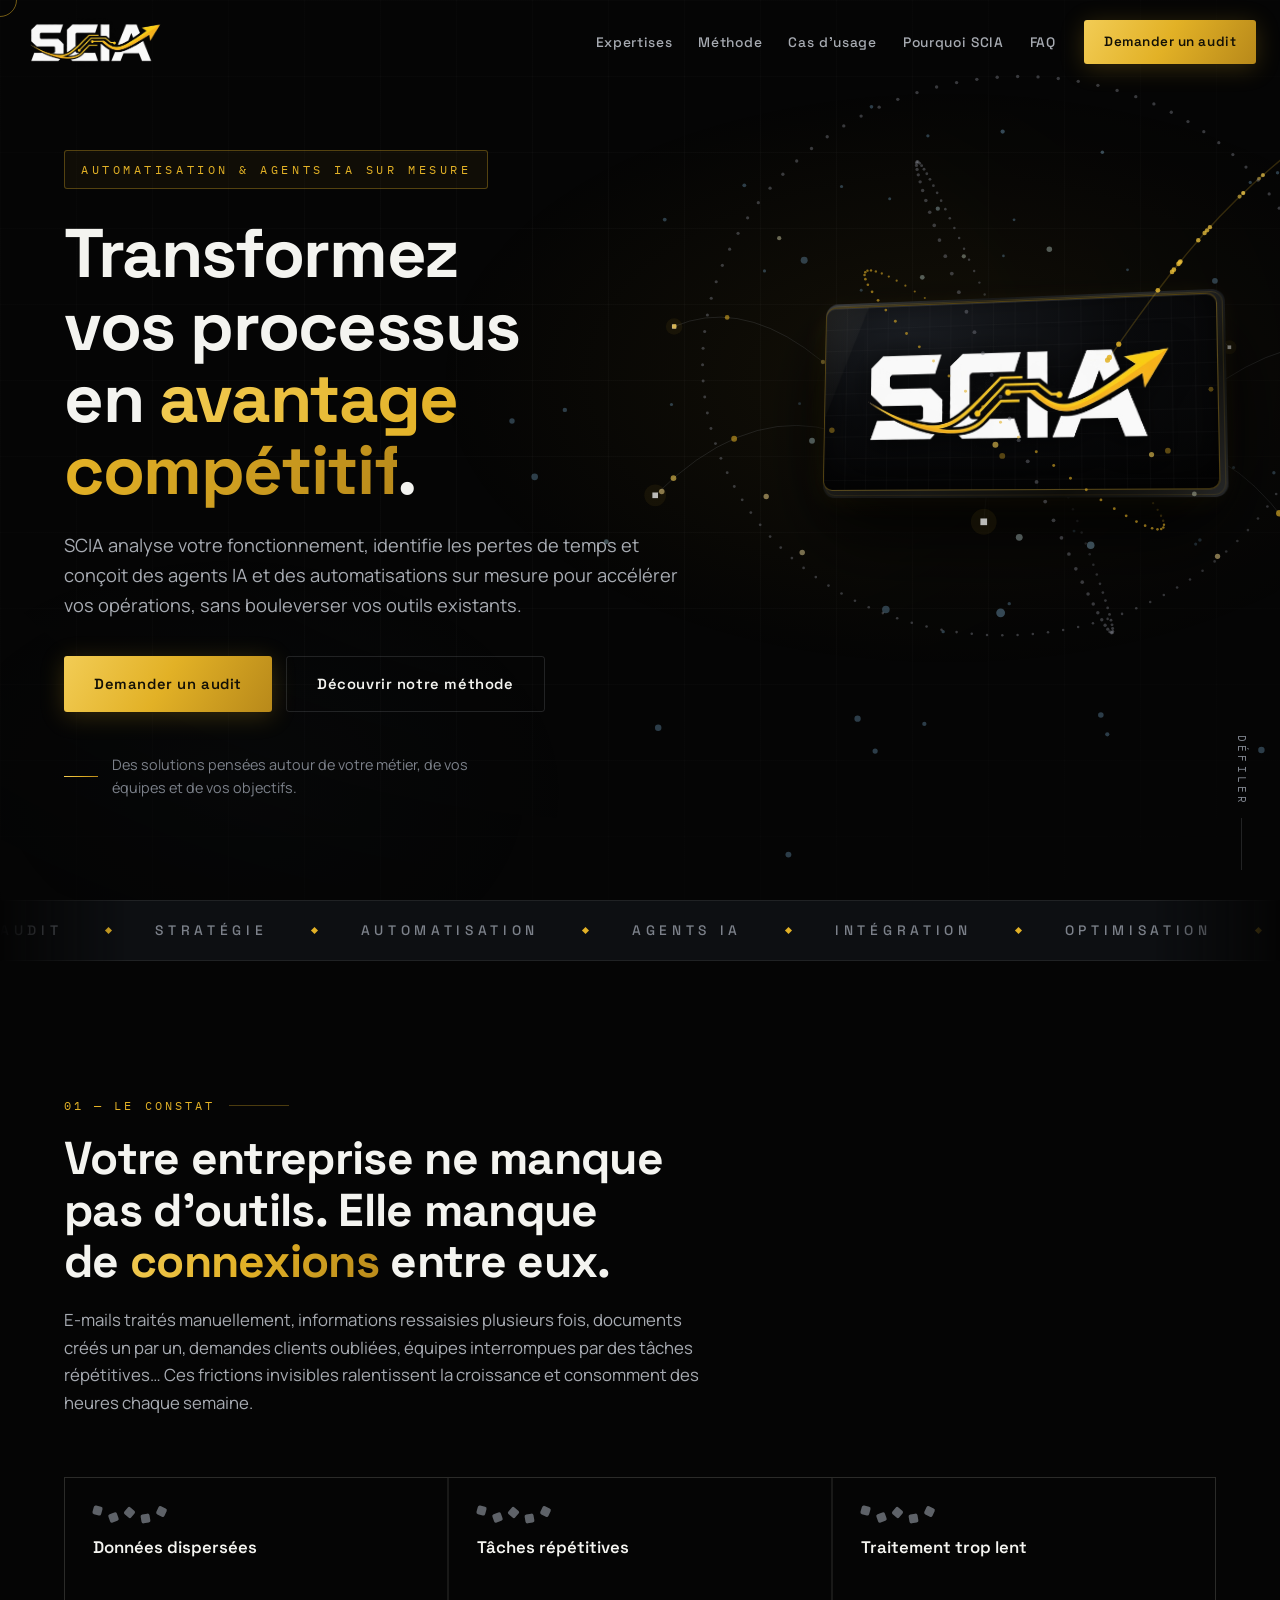
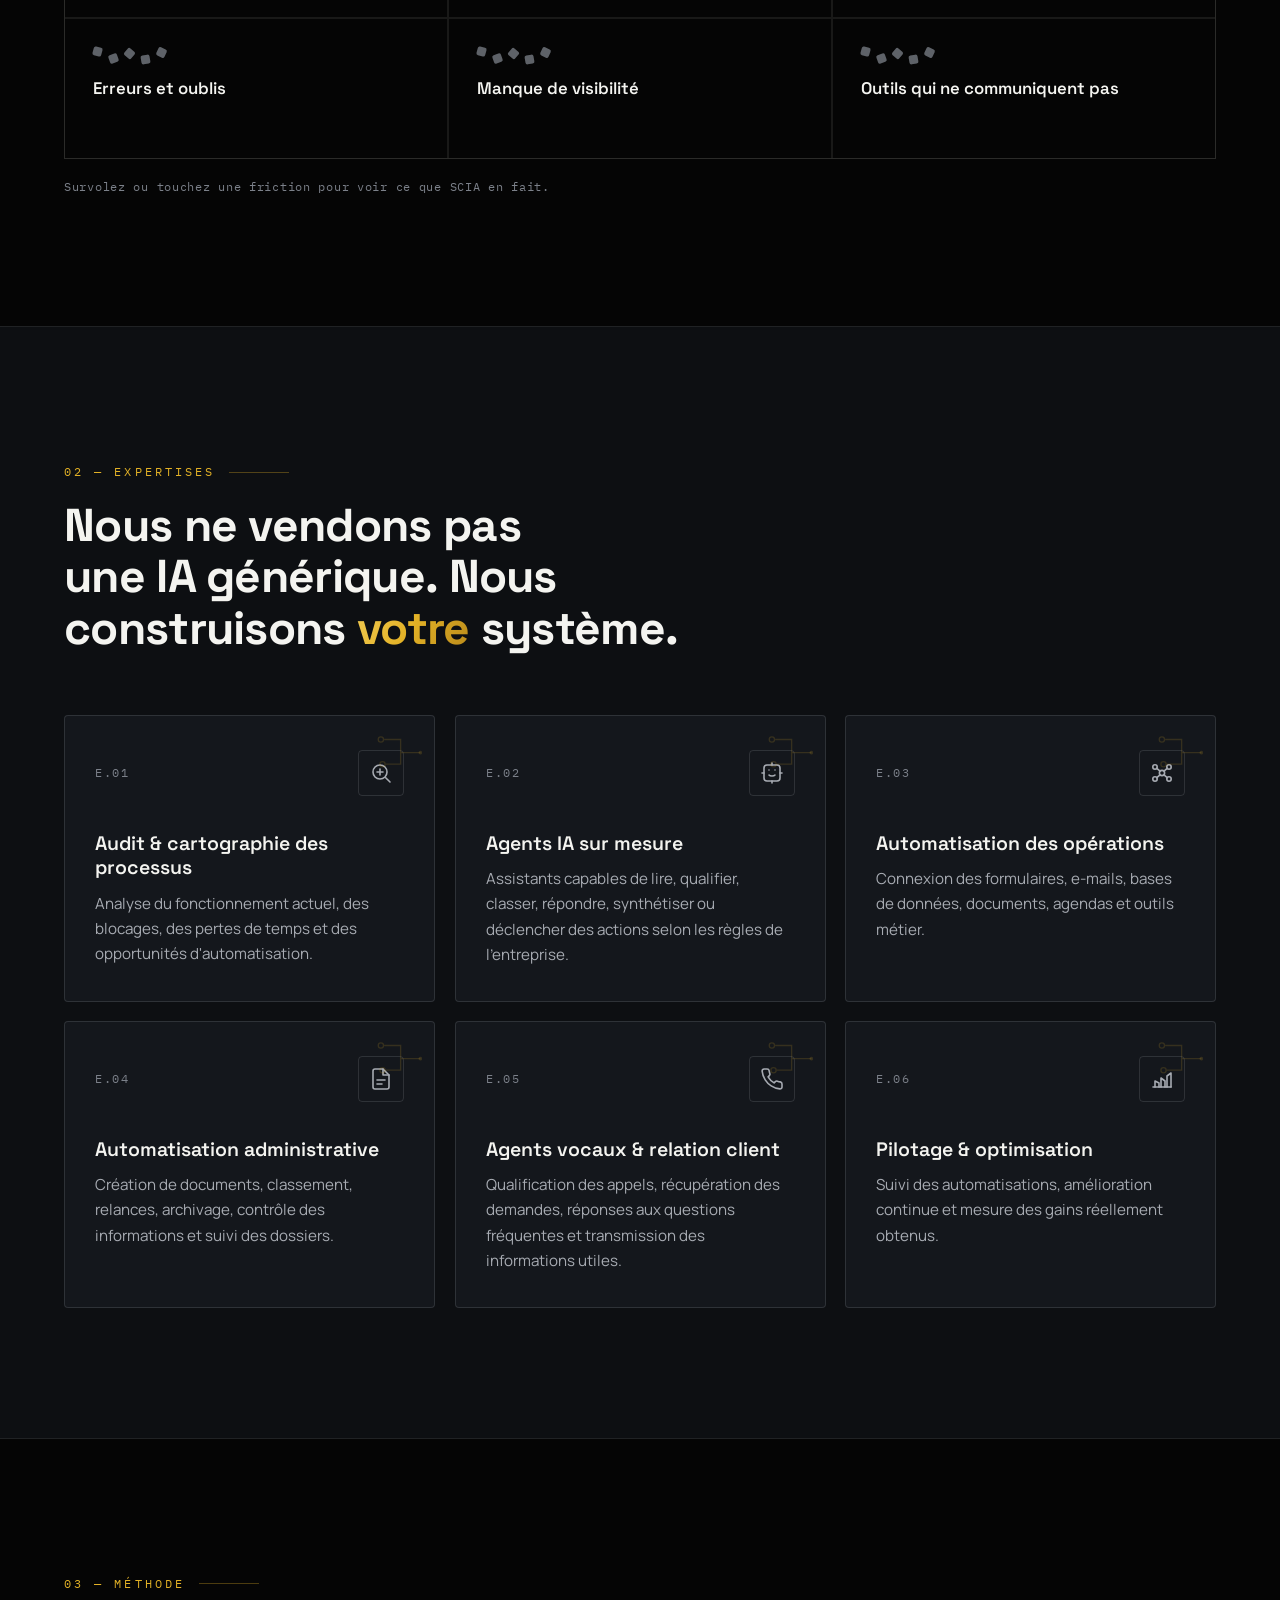
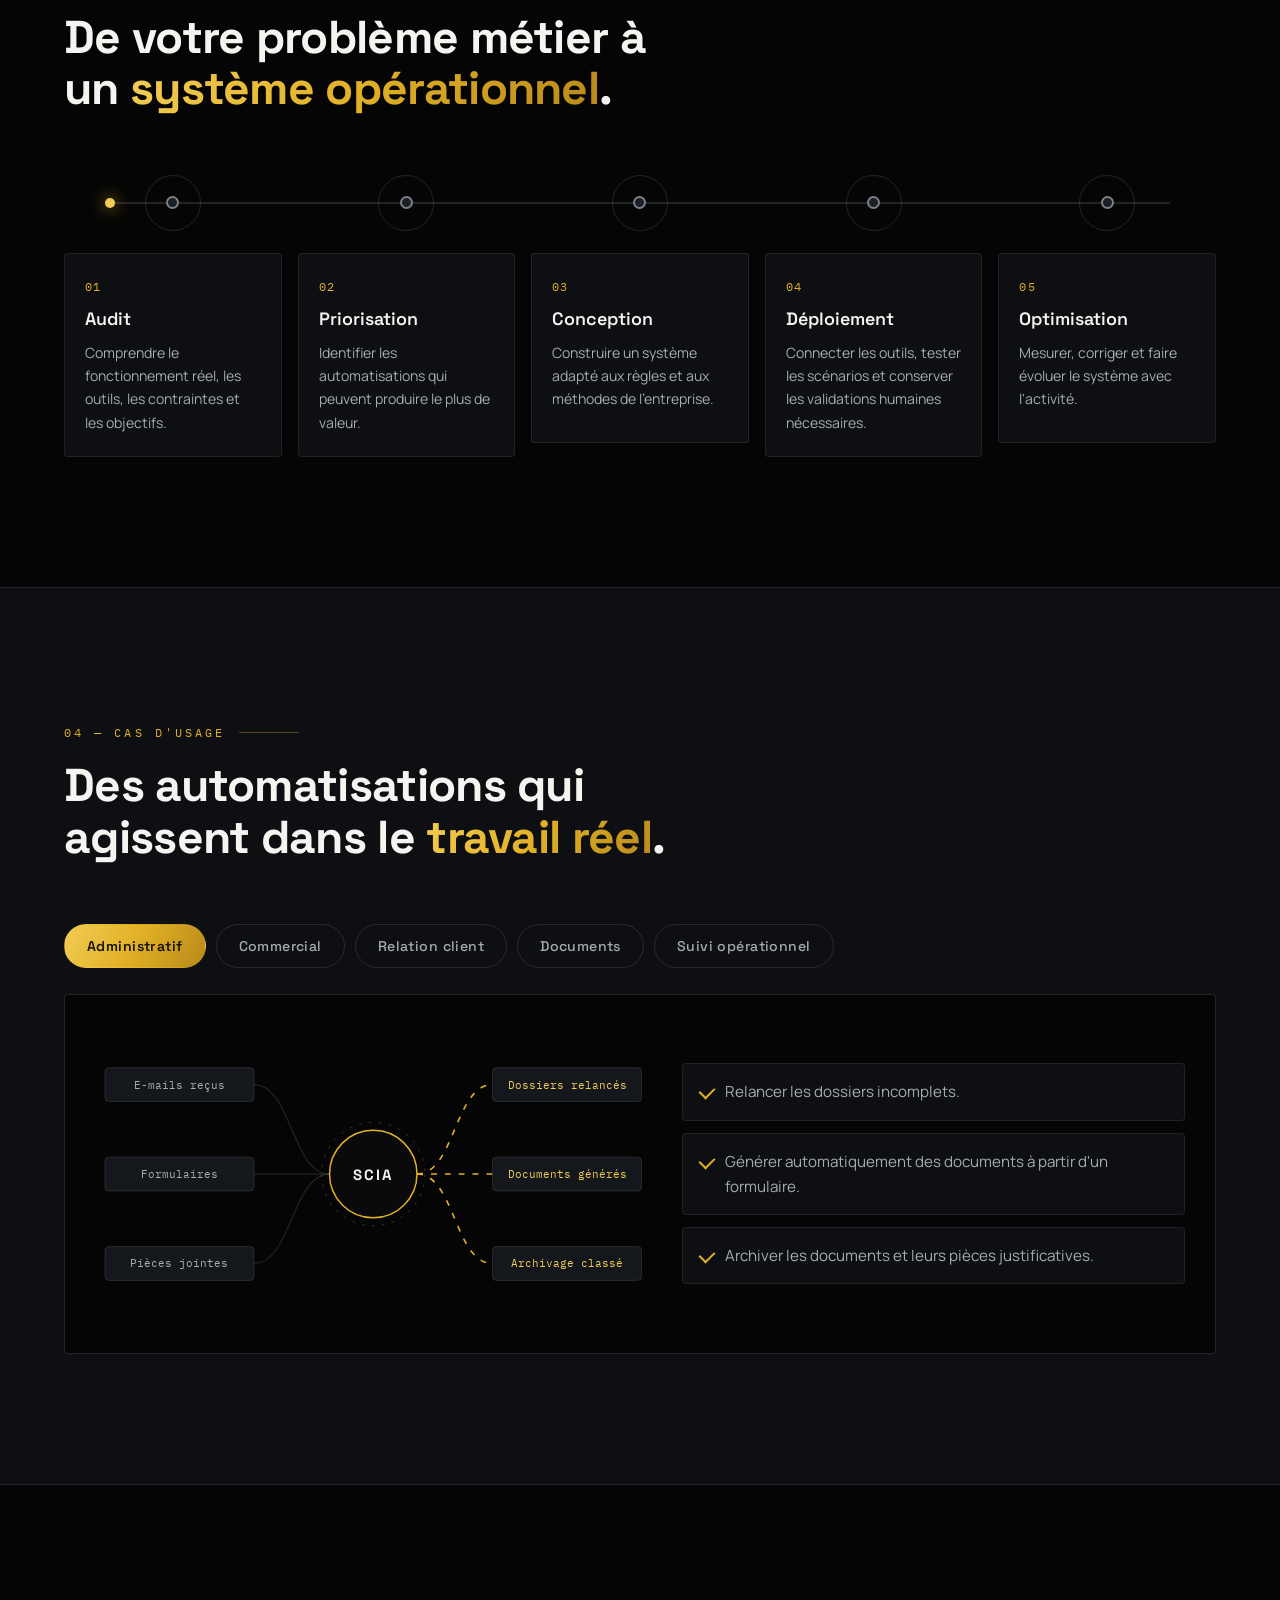
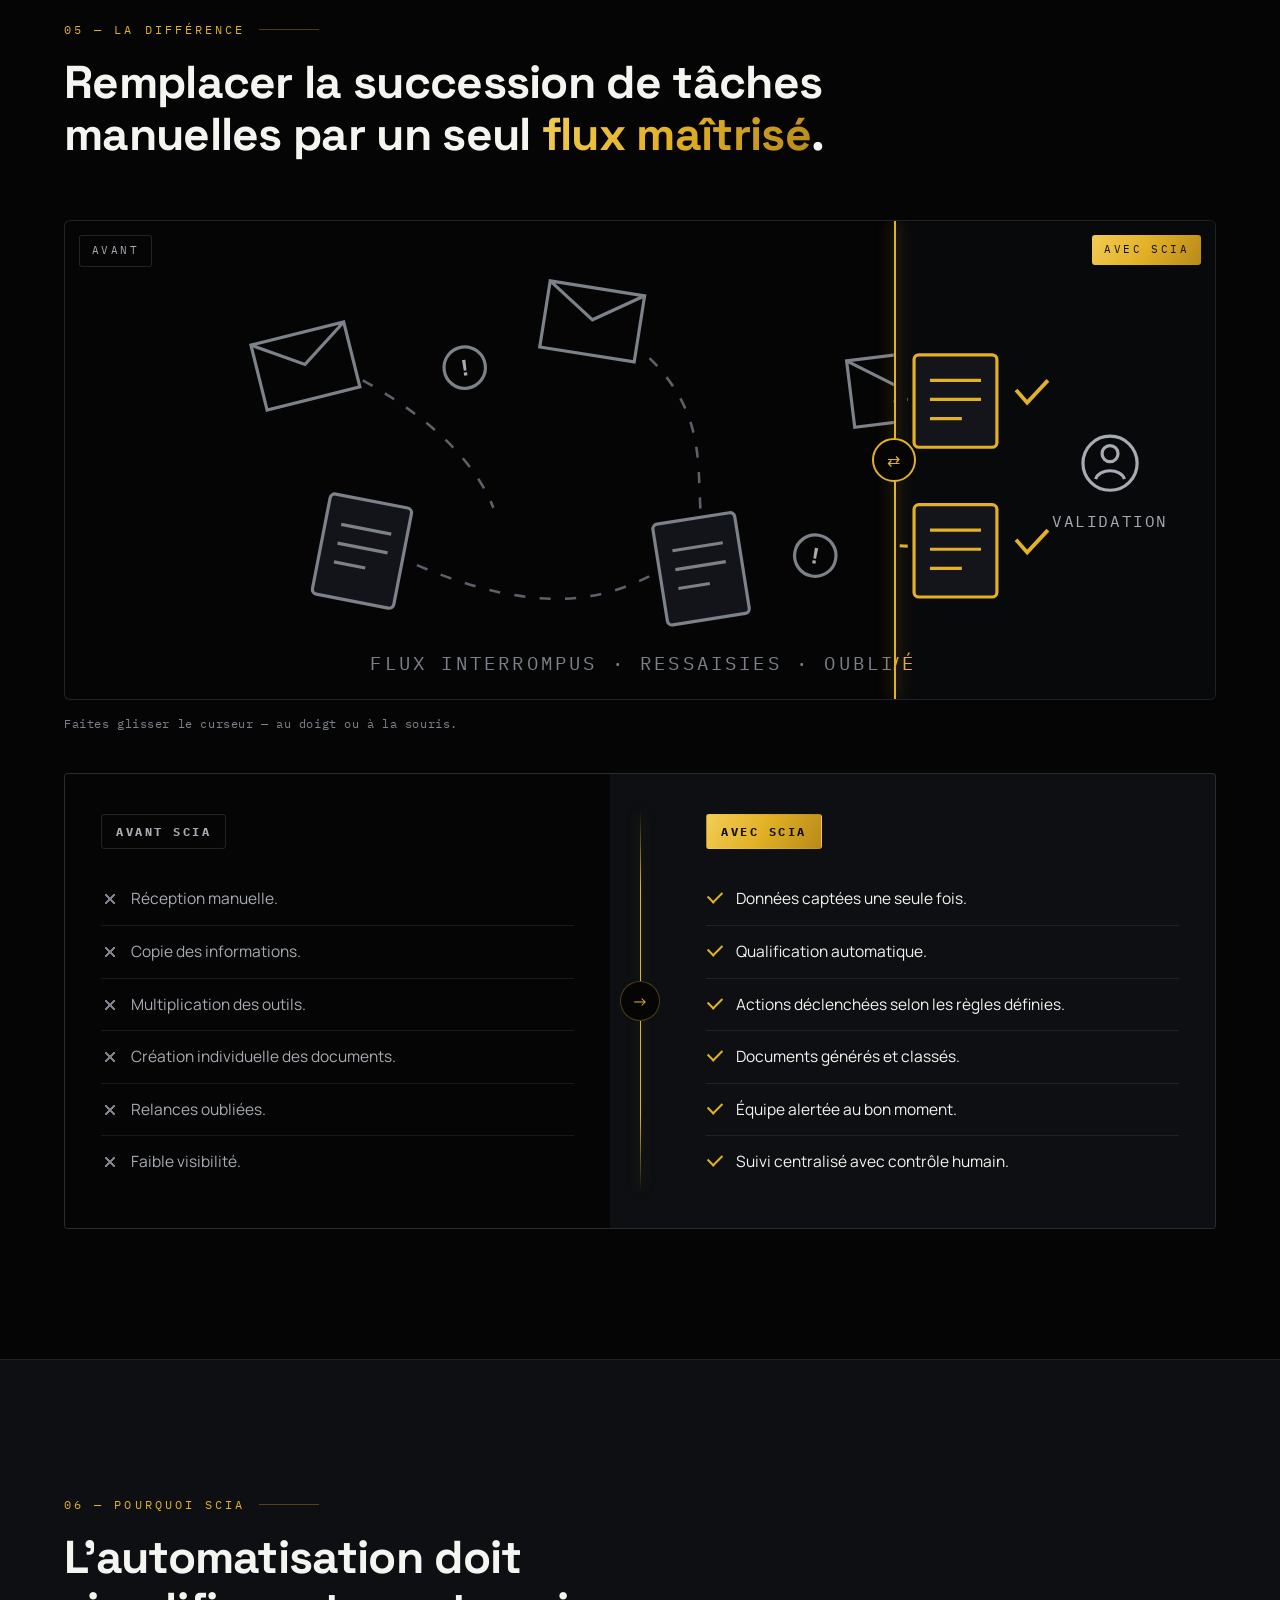
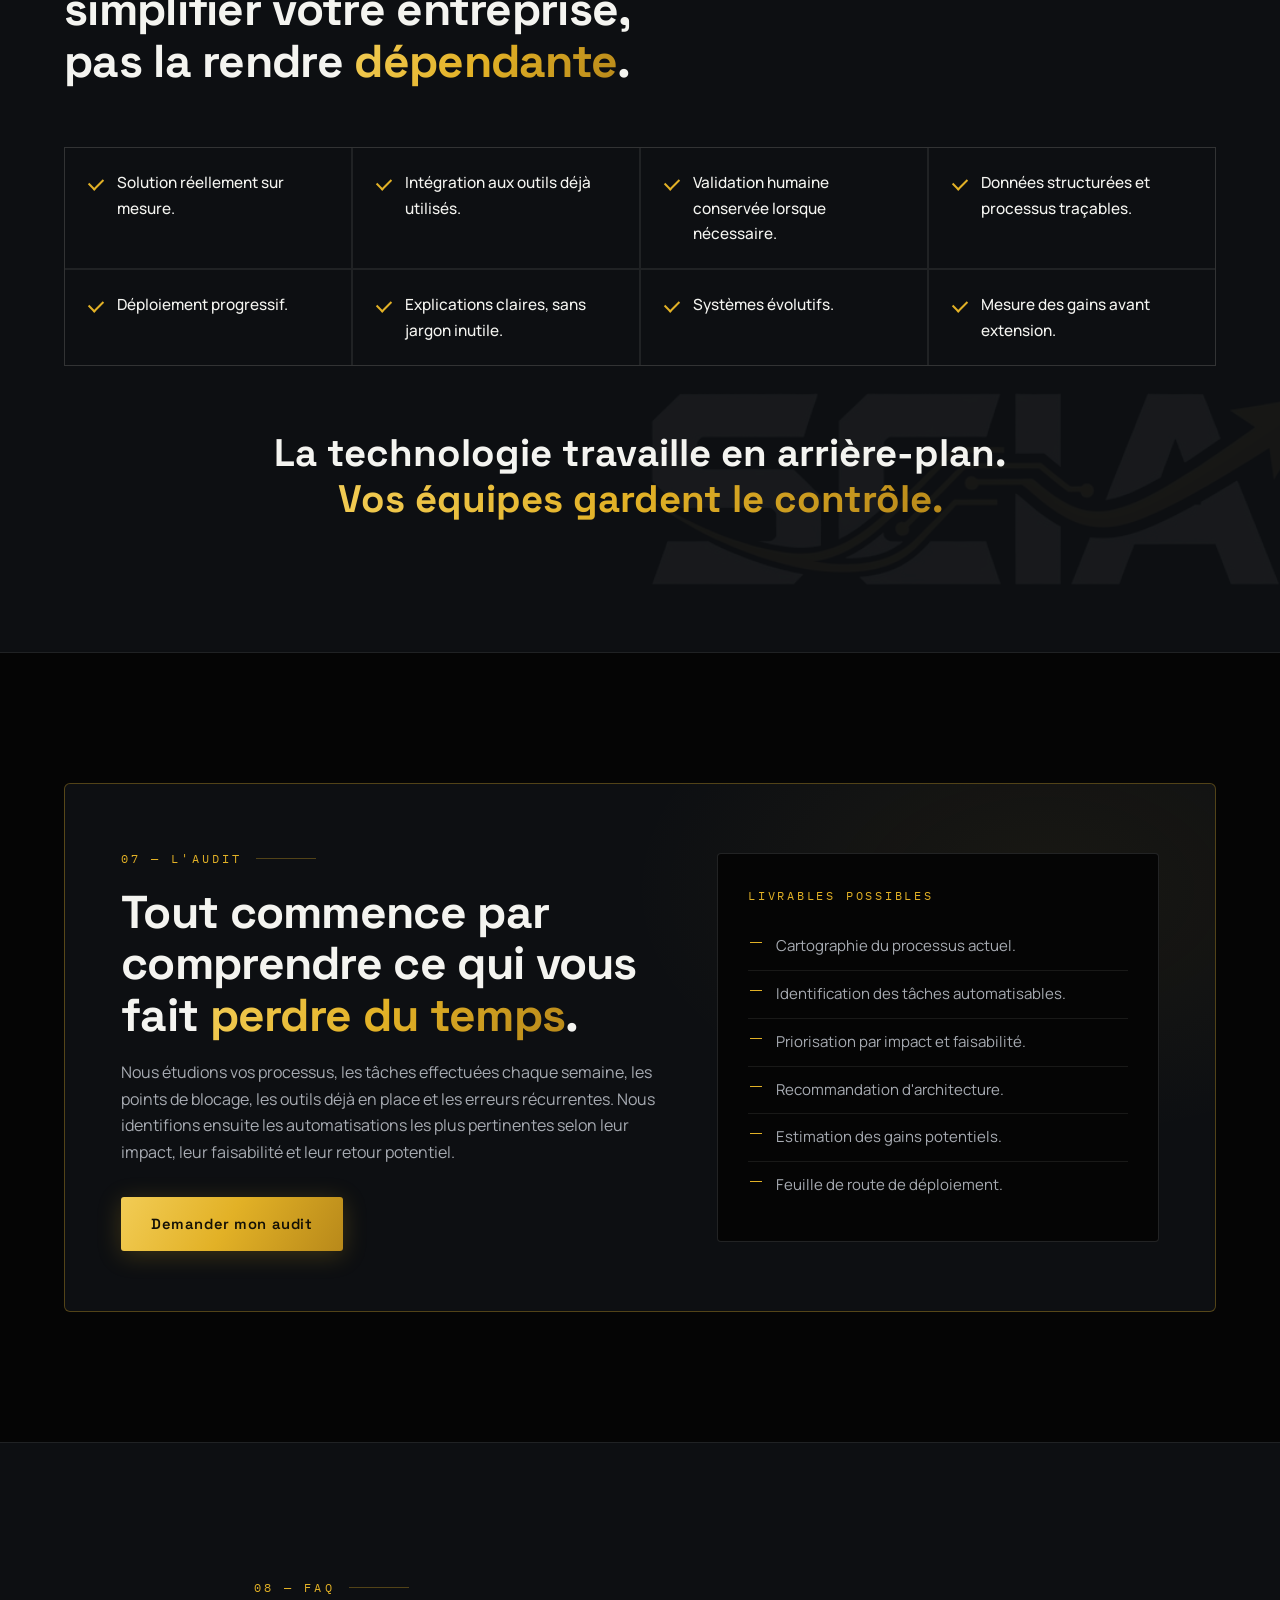
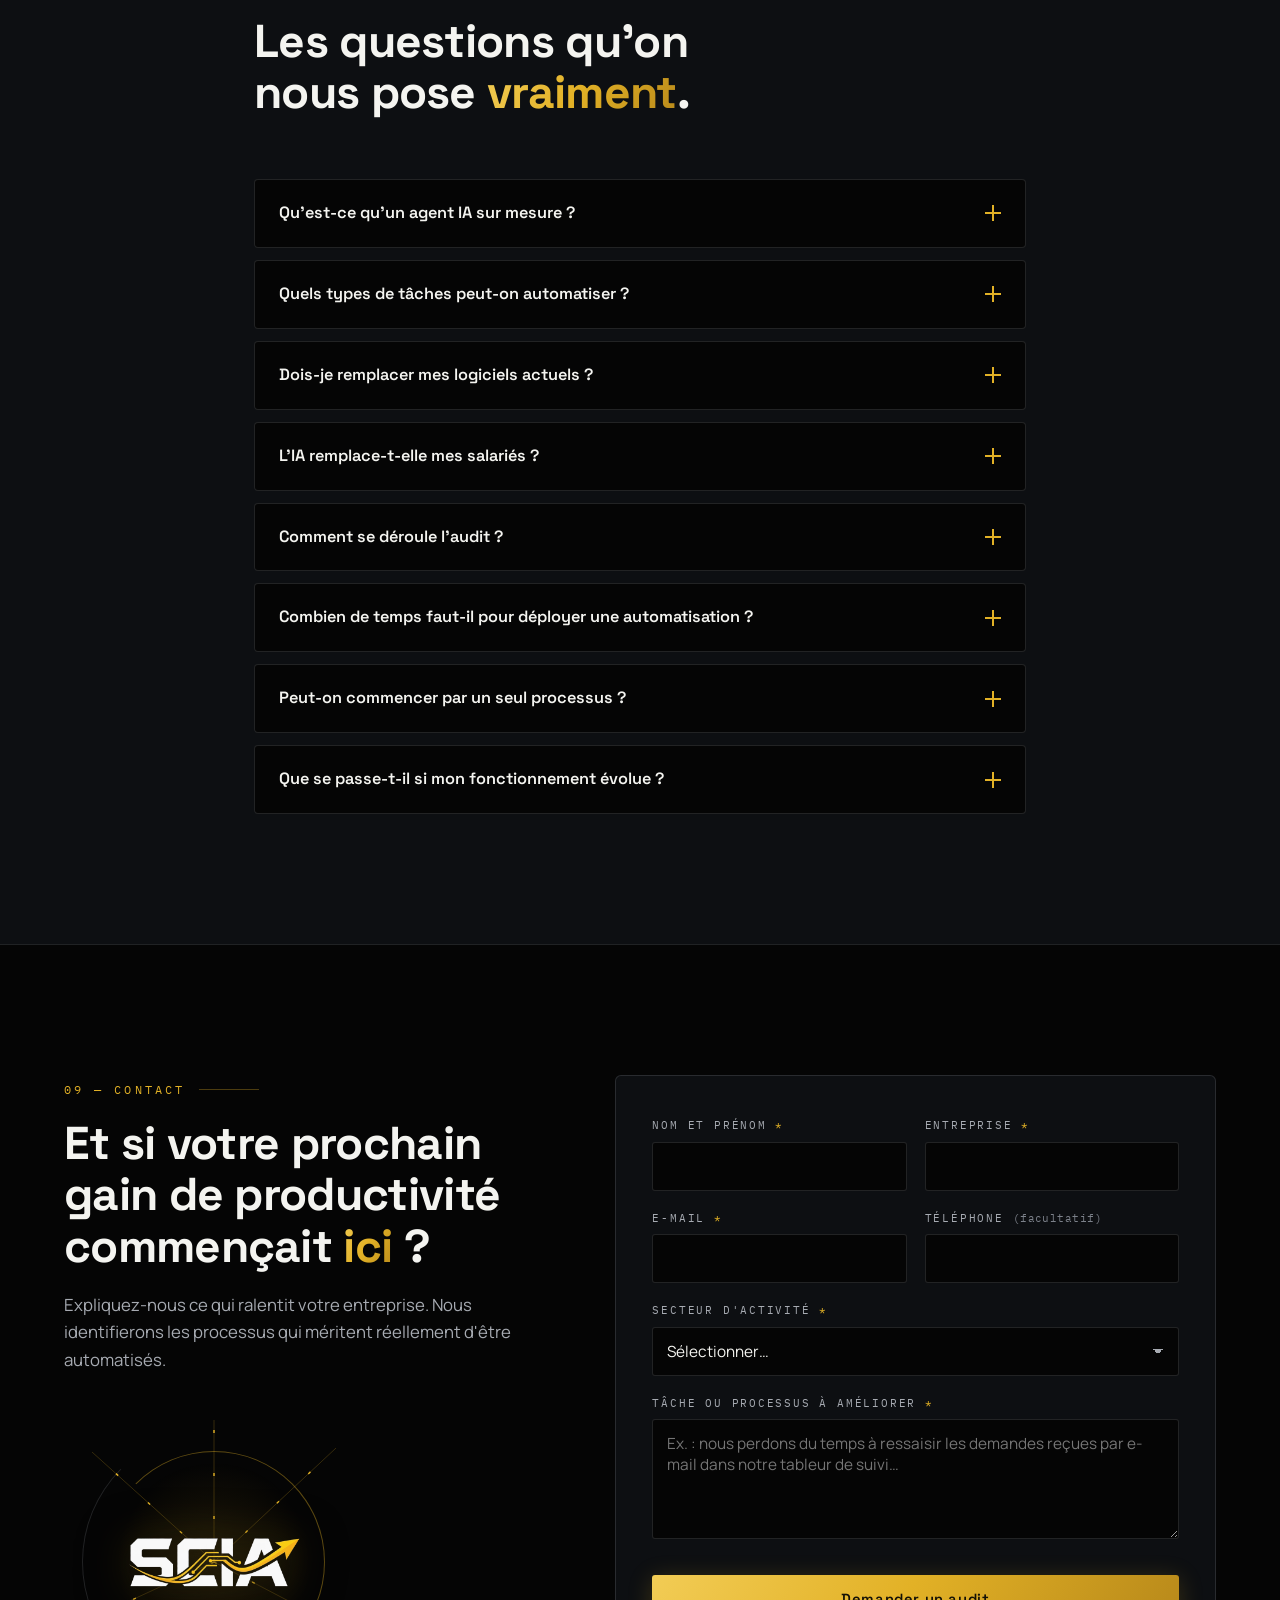
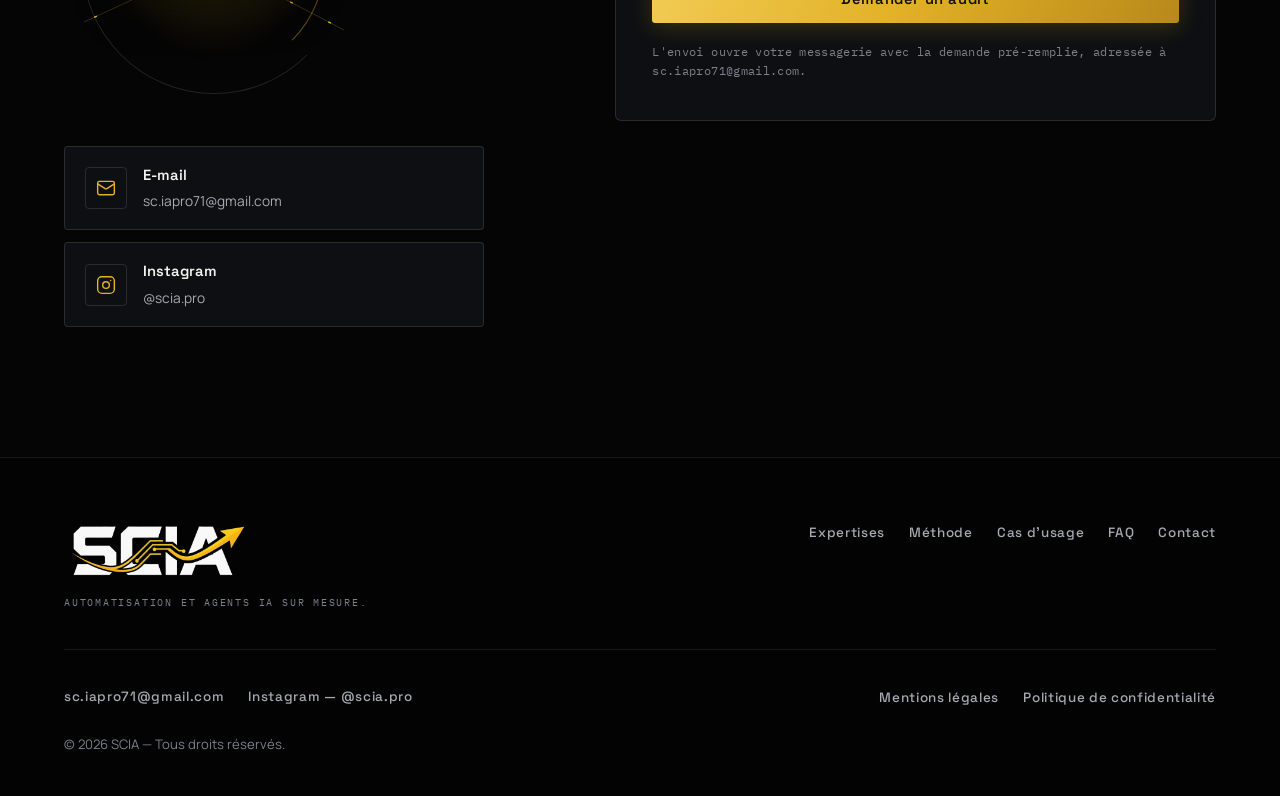
==== commit 4188838c: "Identité renforcée : vrai logo SCIA + expérience 3D complète - Logo officiel intégré depuis l'origin" ====
--- a/index.html
+++ b/index.html
@@ -8,8 +8,9 @@
   <meta name="description" content="SCIA analyse votre fonctionnement, identifie les pertes de temps et conçoit des agents IA et des automatisations sur mesure pour PME, TPE et indépendants — sans bouleverser vos outils existants.">
   <link rel="canonical" href="https://sciapro71.github.io/scia-site/">
 
-  <!-- Favicon : logo SCIA -->
-  <link rel="icon" href='data:image/svg+xml,<svg xmlns="http://www.w3.org/2000/svg" viewBox="0 0 120 120"><circle cx="60" cy="60" r="56" fill="%23050505" stroke="%23E2B126" stroke-width="3"/><path d="M16 70 C42 66 62 64 84 55 L97 44" fill="none" stroke="%23E2B126" stroke-width="5" stroke-linecap="round"/><path d="M97 44 l-2 12 M97 44 l-12 -1" fill="none" stroke="%23E2B126" stroke-width="5" stroke-linecap="round"/><text x="60" y="76" text-anchor="middle" font-family="Arial Black, sans-serif" font-size="38" font-weight="900" fill="%23F4F4F0" letter-spacing="1">SCIA</text></svg>'>
+  <!-- Favicon : logo officiel SCIA -->
+  <link rel="icon" type="image/png" href="assets/logo-scia-carre.png">
+  <link rel="apple-touch-icon" href="assets/logo-scia-carre.png">
 
   <!-- Open Graph -->
   <meta property="og:type" content="website">
@@ -41,28 +42,9 @@
 </head>
 <body>
 
-  <!-- ===== LOGO SCIA (défini une fois, réutilisé partout) ===== -->
-  <svg width="0" height="0" style="position:absolute" aria-hidden="true">
-    <defs>
-      <linearGradient id="orScia" x1="0" y1="0" x2="1" y2="0">
-        <stop offset="0" stop-color="#F2CC55"/>
-        <stop offset="0.55" stop-color="#E2B126"/>
-        <stop offset="1" stop-color="#C9971B"/>
-      </linearGradient>
-      <symbol id="logoScia" viewBox="0 0 120 120">
-        <circle cx="60" cy="60" r="56.5" fill="#050505" stroke="url(#orScia)" stroke-width="2"/>
-        <path d="M14 71 C40 67 60 65 82 57" fill="none" stroke="url(#orScia)" stroke-width="4" stroke-linecap="round"/>
-        <path d="M20 79 C44 76 64 73 84 66" fill="none" stroke="url(#orScia)" stroke-width="2" stroke-linecap="round" opacity="0.65"/>
-        <text x="60" y="72" text-anchor="middle" font-family="'Space Grotesk', 'Arial Black', sans-serif" font-size="31" font-weight="700" fill="#F4F4F0" letter-spacing="1">SCIA</text>
-        <path d="M82 57 L99 42" fill="none" stroke="url(#orScia)" stroke-width="4" stroke-linecap="round"/>
-        <path d="M99 42 l-3.5 12.5 M99 42 l-12.8 -0.6" fill="none" stroke="url(#orScia)" stroke-width="4" stroke-linecap="round"/>
-      </symbol>
-    </defs>
-  </svg>
-
   <!-- ===== PRÉLOADER ===== -->
   <div class="preloader" id="preloader" aria-hidden="true">
-    <svg class="preloader-logo"><use href="#logoScia"/></svg>
+    <img class="preloader-logo" src="assets/logo-scia-transparent.png" alt="" width="632" height="218">
     <div class="preloader-bar"><span id="preloaderBar"></span></div>
   </div>
 
@@ -73,12 +55,8 @@
   <!-- ===== HEADER ===== -->
   <header class="nav" id="nav">
     <div class="nav-inner">
-      <a href="#accueil" class="brand" aria-label="SCIA — retour à l'accueil">
-        <svg class="brand-logo"><use href="#logoScia"/></svg>
-        <span class="brand-text">
-          <span class="brand-name">SCIA</span>
-          <span class="brand-tag">Automatisation &amp; agents IA</span>
-        </span>
+      <a href="#accueil" class="brand" aria-label="SCIA — retour en haut de page">
+        <img class="brand-img" src="assets/logo-scia-transparent.png" alt="SCIA" width="632" height="218">
       </a>
       <nav class="nav-links" id="navLinks" aria-label="Navigation principale">
         <a href="#expertises">Expertises</a>
@@ -100,6 +78,18 @@
     <section class="hero" id="accueil">
       <div class="hero-bg" aria-hidden="true"></div>
       <canvas id="engineCanvas" aria-hidden="true"></canvas>
+      <div class="plaque-zone" id="plaqueZone" aria-hidden="true">
+        <div class="plaque3d" id="plaque3d">
+          <div class="plaque-bord"></div>
+          <div class="plaque-face">
+            <span class="plaque-texture"></span>
+            <img class="plaque-logo" src="assets/logo-scia-transparent.png" alt="" width="632" height="218">
+            <span class="plaque-sheen"></span>
+          </div>
+        </div>
+        <span class="plaque-halo"></span>
+      </div>
+      <canvas id="engineCanvasFront" aria-hidden="true"></canvas>
       <div class="container hero-inner">
         <div class="hero-content">
           <p class="hero-label reveal">Automatisation &amp; agents IA sur mesure</p>
@@ -249,28 +239,48 @@
           <span class="sec-index">03 — Méthode</span>
           <h2>De votre problème métier à un <em>système opérationnel</em>.</h2>
         </div>
-        <div class="methode-wrap" id="methodeWrap">
-          <div class="methode-rail" aria-hidden="true"><div class="methode-fill" id="methodeFill"></div></div>
-          <ol class="methode-steps">
-            <li class="mstep">
-              <div class="mstep-head"><span class="mstep-num">01</span><h3>Audit</h3></div>
-              <p>Comprendre le fonctionnement réel, les outils, les contraintes et les objectifs.</p>
+        <div class="pipeline" id="pipeline">
+          <div class="pipe-track" aria-hidden="true"><div class="pipe-fill" id="pipeFill"></div></div>
+          <ol class="pipe-steps">
+            <li class="pstep">
+              <div class="pstep-node" aria-hidden="true"><span class="pstep-ring"></span><span class="pstep-coeur"></span></div>
+              <div class="pstep-carte">
+                <span class="pstep-num">01</span>
+                <h3>Audit</h3>
+                <p>Comprendre le fonctionnement réel, les outils, les contraintes et les objectifs.</p>
+              </div>
             </li>
-            <li class="mstep">
-              <div class="mstep-head"><span class="mstep-num">02</span><h3>Priorisation</h3></div>
-              <p>Identifier les automatisations qui peuvent produire le plus de valeur.</p>
+            <li class="pstep">
+              <div class="pstep-node" aria-hidden="true"><span class="pstep-ring"></span><span class="pstep-coeur"></span></div>
+              <div class="pstep-carte">
+                <span class="pstep-num">02</span>
+                <h3>Priorisation</h3>
+                <p>Identifier les automatisations qui peuvent produire le plus de valeur.</p>
+              </div>
             </li>
-            <li class="mstep">
-              <div class="mstep-head"><span class="mstep-num">03</span><h3>Conception</h3></div>
-              <p>Construire un système adapté aux règles et aux méthodes de l'entreprise.</p>
+            <li class="pstep">
+              <div class="pstep-node" aria-hidden="true"><span class="pstep-ring"></span><span class="pstep-coeur"></span></div>
+              <div class="pstep-carte">
+                <span class="pstep-num">03</span>
+                <h3>Conception</h3>
+                <p>Construire un système adapté aux règles et aux méthodes de l'entreprise.</p>
+              </div>
             </li>
-            <li class="mstep">
-              <div class="mstep-head"><span class="mstep-num">04</span><h3>Déploiement</h3></div>
-              <p>Connecter les outils, tester les scénarios et conserver les validations humaines nécessaires.</p>
+            <li class="pstep">
+              <div class="pstep-node" aria-hidden="true"><span class="pstep-ring"></span><span class="pstep-coeur"></span></div>
+              <div class="pstep-carte">
+                <span class="pstep-num">04</span>
+                <h3>Déploiement</h3>
+                <p>Connecter les outils, tester les scénarios et conserver les validations humaines nécessaires.</p>
+              </div>
             </li>
-            <li class="mstep">
-              <div class="mstep-head"><span class="mstep-num">05</span><h3>Optimisation</h3></div>
-              <p>Mesurer, corriger et faire évoluer le système avec l'activité.</p>
+            <li class="pstep">
+              <div class="pstep-node" aria-hidden="true"><span class="pstep-ring"></span><span class="pstep-coeur"></span></div>
+              <div class="pstep-carte">
+                <span class="pstep-num">05</span>
+                <h3>Optimisation</h3>
+                <p>Mesurer, corriger et faire évoluer le système avec l'activité.</p>
+              </div>
             </li>
           </ol>
         </div>
@@ -301,6 +311,77 @@
           <span class="sec-index">05 — La différence</span>
           <h2>Remplacer la succession de tâches manuelles par un seul <em>flux maîtrisé</em>.</h2>
         </div>
+        <div class="ba reveal" id="baCompare" role="slider" tabindex="0"
+             aria-label="Comparateur avant / avec SCIA — utilisez les flèches du clavier"
+             aria-valuemin="0" aria-valuemax="100" aria-valuenow="50" aria-orientation="horizontal">
+          <span class="ba-label ba-label-avant">Avant</span>
+          <span class="ba-label ba-label-apres">Avec SCIA</span>
+          <div class="ba-img ba-before">
+            <svg viewBox="0 0 720 300" aria-hidden="true">
+              <g stroke="#7C818A" fill="none" stroke-width="2">
+                <path d="M120 70 l60 0 0 42 -60 0 Z M120 70 l30 20 30 -20" transform="rotate(-14 150 91)"/>
+                <path d="M300 42 l60 0 0 42 -60 0 Z M300 42 l30 20 30 -20" transform="rotate(9 330 63)"/>
+                <path d="M492 84 l60 0 0 42 -60 0 Z M492 84 l30 20 30 -20" transform="rotate(-7 522 105)"/>
+              </g>
+              <g stroke="#7C818A" fill="rgba(20,23,28,0.9)" stroke-width="2">
+                <g transform="rotate(11 190 205)"><rect x="160" y="176" width="52" height="64" rx="3"/><path d="M170 194h32M170 206h32M170 218h20" fill="none"/></g>
+                <g transform="rotate(-9 400 216)"><rect x="372" y="186" width="52" height="64" rx="3"/><path d="M382 204h32M382 216h32M382 228h20" fill="none"/></g>
+                <g transform="rotate(6 588 206)"><rect x="562" y="178" width="52" height="60" rx="3"/><path d="M572 196h32M572 208h32" fill="none"/></g>
+              </g>
+              <g stroke="#5c616a" stroke-width="1.6" stroke-dasharray="7 9" fill="none">
+                <path d="M186 100 C 240 130 260 160 268 180"/>
+                <path d="M366 86 C 400 120 396 150 398 182"/>
+                <path d="M552 128 C 540 150 560 160 572 176"/>
+                <path d="M220 216 C 300 250 340 236 368 222"/>
+              </g>
+              <g font-family="IBM Plex Mono, monospace" font-size="15" font-weight="600">
+                <g transform="rotate(-8 250 92)"><circle cx="250" cy="92" r="13" fill="none" stroke="#7C818A" stroke-width="2"/><text x="250" y="97" text-anchor="middle" fill="#A7ABB2">!</text></g>
+                <g transform="rotate(10 470 210)"><circle cx="470" cy="210" r="13" fill="none" stroke="#7C818A" stroke-width="2"/><text x="470" y="215" text-anchor="middle" fill="#A7ABB2">!</text></g>
+              </g>
+              <text x="360" y="282" text-anchor="middle" fill="#7C818A" font-family="IBM Plex Mono, monospace" font-size="12" letter-spacing="2">FLUX INTERROMPUS · RESSAISIES · OUBLIS</text>
+            </svg>
+          </div>
+          <div class="ba-img ba-after">
+            <svg viewBox="0 0 720 300" aria-hidden="true">
+              <defs>
+                <linearGradient id="baOr" x1="0" y1="0" x2="1" y2="0">
+                  <stop offset="0" stop-color="#F2CC55"/><stop offset="1" stop-color="#C9971B"/>
+                </linearGradient>
+              </defs>
+              <g stroke="#E2B126" fill="none" stroke-width="2">
+                <path d="M76 96 l56 0 0 40 -56 0 Z M76 96 l28 18 28 -18"/>
+                <rect x="76" y="180" width="56" height="44" rx="3"/>
+                <path d="M88 194h32M88 206h32" />
+              </g>
+              <g stroke="#E2B126" stroke-width="2" fill="none" stroke-dasharray="6 8" class="ba-flux-anime">
+                <path d="M140 116 C 200 116 210 150 262 150"/>
+                <path d="M140 200 C 200 200 210 162 262 156"/>
+                <path d="M424 150 C 470 150 480 116 528 112"/>
+                <path d="M424 156 C 470 160 480 204 528 204"/>
+              </g>
+              <rect x="266" y="118" width="154" height="68" rx="6" fill="#0A0A0C" stroke="url(#baOr)" stroke-width="2"/>
+              <text x="343" y="160" text-anchor="middle" fill="#F4F4F0" font-family="Space Grotesk, sans-serif" font-weight="700" font-size="24" letter-spacing="4">SCIA</text>
+              <g stroke="#E2B126" fill="rgba(20,23,28,0.9)" stroke-width="2">
+                <rect x="532" y="84" width="52" height="58" rx="3"/><path d="M542 100h32M542 112h32M542 124h20" fill="none"/>
+                <rect x="532" y="178" width="52" height="58" rx="3"/><path d="M542 194h32M542 206h32M542 218h20" fill="none"/>
+              </g>
+              <g stroke="#E2B126" stroke-width="2.4" fill="none">
+                <path d="M596 106 l7 8 13 -14"/>
+                <path d="M596 200 l7 8 13 -14"/>
+              </g>
+              <g>
+                <circle cx="655" cy="152" r="17" fill="none" stroke="#A7ABB2" stroke-width="2"/>
+                <circle cx="655" cy="146" r="5" fill="none" stroke="#A7ABB2" stroke-width="2"/>
+                <path d="M646 162 c2 -7 16 -7 18 0" fill="none" stroke="#A7ABB2" stroke-width="2"/>
+                <text x="655" y="192" text-anchor="middle" fill="#A7ABB2" font-family="IBM Plex Mono, monospace" font-size="10" letter-spacing="1">VALIDATION</text>
+              </g>
+              <text x="360" y="282" text-anchor="middle" fill="#E2B126" font-family="IBM Plex Mono, monospace" font-size="12" letter-spacing="2">UN SEUL FLUX · CONTRÔLE HUMAIN CONSERVÉ</text>
+            </svg>
+          </div>
+          <div class="ba-bar" aria-hidden="true"></div>
+          <div class="ba-knob" aria-hidden="true">⇄</div>
+        </div>
+        <p class="ba-hint reveal">Faites glisser le curseur — au doigt ou à la souris.</p>
         <div class="compare reveal">
           <div class="compare-col compare-avant">
             <h3><span class="compare-badge">Avant SCIA</span></h3>
@@ -331,6 +412,7 @@
 
     <!-- ===== CONFIANCE ===== -->
     <section class="section section-graphite" id="confiance">
+      <img class="watermark-logo" src="assets/logo-scia-transparent.png" alt="" aria-hidden="true" loading="lazy">
       <div class="container">
         <div class="sec-head reveal">
           <span class="sec-index">06 — Pourquoi SCIA</span>
@@ -435,6 +517,15 @@
               Expliquez-nous ce qui ralentit votre entreprise. Nous identifierons les processus
               qui méritent réellement d'être automatisés.
             </p>
+            <div class="cta-embleme" id="ctaEmbleme" aria-hidden="true">
+              <span class="embleme-anneau"></span>
+              <span class="embleme-anneau embleme-anneau-2"></span>
+              <svg class="embleme-lignes" viewBox="0 0 300 300">
+                <path d="M150 150 L28 40 M150 150 L272 36 M150 150 L20 210 M150 150 L280 218 M150 150 L150 8" fill="none" stroke="rgba(226,177,38,0.22)" stroke-width="1"/>
+                <path d="M150 150 L28 40 M150 150 L272 36 M150 150 L20 210 M150 150 L280 218 M150 150 L150 8" fill="none" stroke="#E2B126" stroke-width="1.4" stroke-dasharray="3 40" class="embleme-flux"/>
+              </svg>
+              <img class="embleme-logo" src="assets/logo-scia-transparent.png" alt="" loading="lazy">
+            </div>
             <div class="contact-directs">
               <a class="direct" href="mailto:sc.iapro71@gmail.com">
                 <span class="direct-ico"><svg viewBox="0 0 24 24" fill="none" stroke="currentColor" stroke-width="1.7" stroke-linecap="round" stroke-linejoin="round"><rect x="2" y="4" width="20" height="16" rx="2"/><path d="m22 7-8.97 5.7a1.94 1.94 0 0 1-2.06 0L2 7"/></svg></span>
@@ -506,12 +597,9 @@
   <footer class="footer">
     <div class="container">
       <div class="footer-haut">
-        <a href="#accueil" class="brand" aria-label="SCIA — haut de page">
-          <svg class="brand-logo"><use href="#logoScia"/></svg>
-          <span class="brand-text">
-            <span class="brand-name">SCIA</span>
-            <span class="brand-tag">Automatisation et agents IA sur mesure.</span>
-          </span>
+        <a href="#accueil" class="brand brand-footer" aria-label="SCIA — haut de page">
+          <img class="brand-img" src="assets/logo-scia-transparent.png" alt="SCIA" width="632" height="218" loading="lazy">
+          <span class="brand-tag">Automatisation et agents IA sur mesure.</span>
         </a>
         <nav class="footer-nav" aria-label="Navigation pied de page">
           <a href="#expertises">Expertises</a>
--- a/styles.css
+++ b/styles.css
@@ -72,7 +72,7 @@
   transition: opacity 0.5s ease, visibility 0.5s;
 }
 .preloader.done { opacity: 0; visibility: hidden; }
-.preloader-logo { width: 86px; height: 86px; animation: logoPulse 1.4s ease-in-out infinite; }
+.preloader-logo { width: min(240px, 60vw); height: auto; animation: logoPulse 1.4s ease-in-out infinite; }
 @keyframes logoPulse {
   0%, 100% { filter: drop-shadow(0 0 10px rgba(226, 177, 38, 0.2)); }
   50% { filter: drop-shadow(0 0 26px rgba(226, 177, 38, 0.55)); }
@@ -128,23 +128,25 @@
   align-items: center;
   gap: 28px;
 }
-.brand { display: flex; align-items: center; gap: 13px; text-decoration: none; }
-.brand-logo { width: 44px; height: 44px; flex-shrink: 0; }
-.brand-text { display: flex; flex-direction: column; line-height: 1.15; }
-.brand-name {
-  font-family: var(--titres);
-  font-weight: 700;
-  font-size: 1.22rem;
-  letter-spacing: 0.14em;
-  color: var(--blanc);
+.brand { display: flex; align-items: center; gap: 13px; text-decoration: none; padding: 4px 0; }
+.brand-img {
+  width: 142px;
+  height: auto;
+  display: block;
+  transition: filter 0.35s ease;
+}
+.brand:hover .brand-img, .brand:focus-visible .brand-img {
+  filter: drop-shadow(0 0 12px rgba(226, 177, 38, 0.55));
 }
 .brand-tag {
   font-family: var(--mono);
-  font-size: 0.6rem;
+  font-size: 0.62rem;
   letter-spacing: 0.18em;
   text-transform: uppercase;
   color: var(--metal-sombre);
 }
+.brand-footer { flex-direction: column; align-items: flex-start; gap: 12px; }
+.brand-footer .brand-img { width: 188px; }
 .nav-links { display: flex; align-items: center; gap: 26px; margin-left: auto; }
 .nav-links a {
   position: relative;
@@ -239,13 +241,107 @@
   -webkit-mask-image: radial-gradient(ellipse 90% 80% at 50% 40%, black 30%, transparent 98%);
   pointer-events: none;
 }
-#engineCanvas {
+#engineCanvas, #engineCanvasFront {
   position: absolute;
   inset: 0;
   width: 100%;
   height: 100%;
-}
-.hero-inner { position: relative; z-index: 2; width: 100%; }
+  pointer-events: none;
+}
+#engineCanvas { z-index: 1; }
+#engineCanvasFront { z-index: 3; }
+.hero-inner { position: relative; z-index: 4; width: 100%; }
+
+/* ---- Plaque 3D : emblème SCIA ---- */
+.plaque-zone {
+  position: absolute;
+  z-index: 2;
+  right: 5%;
+  top: 44%;
+  transform: translateY(-50%);
+  width: clamp(320px, 31vw, 470px);
+  perspective: 1100px;
+  pointer-events: none;
+}
+.plaque3d {
+  position: relative;
+  transform-style: preserve-3d;
+  transform: rotateX(6deg) rotateY(-12deg);
+  animation: plaqueIdle 9s ease-in-out infinite;
+  will-change: transform;
+}
+@keyframes plaqueIdle {
+  0%, 100% { transform: rotateX(6deg) rotateY(-13deg); }
+  50% { transform: rotateX(3deg) rotateY(-5deg); }
+}
+.plaque3d.pilote { animation: none; }
+.plaque-face {
+  position: relative;
+  border-radius: 10px;
+  padding: 9% 8%;
+  background:
+    radial-gradient(120% 110% at 22% 12%, #1A1D22 0%, #0A0B0D 46%, #050505 100%);
+  border: 1px solid rgba(226, 177, 38, 0.35);
+  box-shadow:
+    inset 0 1px 0 rgba(244, 244, 240, 0.09),
+    inset 0 -14px 34px rgba(0, 0, 0, 0.7),
+    0 30px 70px rgba(0, 0, 0, 0.65),
+    0 6px 28px rgba(226, 177, 38, 0.12);
+  overflow: hidden;
+  transform: translateZ(16px);
+}
+.plaque-texture {
+  position: absolute;
+  inset: 0;
+  background-image:
+    linear-gradient(rgba(244, 244, 240, 0.024) 1px, transparent 1px),
+    linear-gradient(90deg, rgba(244, 244, 240, 0.024) 1px, transparent 1px);
+  background-size: 22px 22px;
+  pointer-events: none;
+}
+.plaque-logo {
+  position: relative;
+  width: 100%;
+  height: auto;
+  display: block;
+  filter: drop-shadow(0 4px 14px rgba(0, 0, 0, 0.8));
+}
+.plaque-sheen {
+  position: absolute;
+  top: -30%; left: -40%;
+  width: 42%; height: 160%;
+  background: linear-gradient(100deg, transparent, rgba(244, 233, 200, 0.10), transparent);
+  transform: skewX(-22deg);
+  animation: plaqueSheen 7s ease-in-out infinite;
+  pointer-events: none;
+}
+@keyframes plaqueSheen {
+  0%, 58% { left: -45%; }
+  88%, 100% { left: 130%; }
+}
+.plaque-bord {
+  position: absolute;
+  inset: -7px;
+  border-radius: 13px;
+  background:
+    linear-gradient(140deg, #3A3E45 0%, #14161A 28%, #23262C 52%, #0E1013 75%, #2C2F36 100%);
+  transform: translateZ(-2px);
+  box-shadow: 0 40px 90px rgba(0, 0, 0, 0.75);
+}
+.plaque-bord::after {
+  content: "";
+  position: absolute;
+  inset: 2px;
+  border-radius: 11px;
+  border: 1px solid rgba(226, 177, 38, 0.16);
+}
+.plaque-halo {
+  position: absolute;
+  inset: -22% -14%;
+  background: radial-gradient(ellipse 60% 55% at 50% 55%, rgba(226, 177, 38, 0.11), transparent 70%);
+  z-index: -1;
+  pointer-events: none;
+}
 .hero-content { max-width: 640px; }
 .hero-label {
   display: inline-block;
@@ -411,7 +507,16 @@
   transition: background 0.35s;
 }
 .friction:hover, .friction:focus-visible, .friction.actif { background: var(--graphite-2); }
-.friction-viz { display: flex; gap: 7px; height: 14px; align-items: center; }
+.friction-viz { display: flex; gap: 7px; height: 14px; align-items: center; animation: vizFlotte 4.5s ease-in-out infinite; }
+@keyframes vizFlotte {
+  0%, 100% { transform: translateY(0); }
+  50% { transform: translateY(-3px); }
+}
+.friction:nth-child(2) .friction-viz { animation-delay: 0.6s; }
+.friction:nth-child(3) .friction-viz { animation-delay: 1.2s; }
+.friction:nth-child(4) .friction-viz { animation-delay: 1.8s; }
+.friction:nth-child(5) .friction-viz { animation-delay: 2.4s; }
+.friction:nth-child(6) .friction-viz { animation-delay: 3s; }
 .friction-viz i {
   width: 9px; height: 9px;
   border-radius: 2px;
@@ -501,6 +606,16 @@
 .xp:hover { border-color: rgba(226, 177, 38, 0.4); box-shadow: 0 16px 44px rgba(0, 0, 0, 0.45); }
 .xp:hover::before { transform: scaleX(1); }
 .xp:hover::after { opacity: 1; }
+.xp-circuit {
+  position: absolute;
+  top: 12px; right: 12px;
+  width: 74px;
+  color: rgba(226, 177, 38, 0.16);
+  transition: color 0.4s;
+  pointer-events: none;
+}
+.xp:hover .xp-circuit { color: rgba(226, 177, 38, 0.55); }
+.xp-circuit svg { width: 100%; height: auto; display: block; }
 .xp-top { display: flex; align-items: center; justify-content: space-between; margin-bottom: 36px; }
 .xp-num { font-family: var(--mono); font-size: 0.76rem; letter-spacing: 0.14em; color: var(--metal-sombre); transition: color 0.3s; }
 .xp:hover .xp-num { color: var(--or); }
@@ -524,47 +639,92 @@
 }
 .xp p { color: var(--metal); font-size: 0.95rem; }
 
-/* ============ MÉTHODE ============ */
-.methode-wrap {
+/* ============ MÉTHODE — pipeline 3D ============ */
+.pipeline { position: relative; }
+.pipe-track {
+  position: absolute;
+  top: 27px; left: 4%;
+  width: 92%; height: 2px;
+  background: var(--ligne-metal);
+}
+.pipe-fill {
+  position: absolute;
+  top: 0; left: 0;
+  height: 100%; width: 0%;
+  background: var(--grad-or);
+  box-shadow: 0 0 14px rgba(226, 177, 38, 0.55);
+}
+.pipe-fill::after {
+  content: "";
+  position: absolute;
+  right: -5px; top: -4px;
+  width: 10px; height: 10px;
+  border-radius: 50%;
+  background: var(--or-clair);
+  box-shadow: 0 0 16px rgba(226, 177, 38, 0.9);
+}
+.pipe-steps {
+  list-style: none;
   display: grid;
-  grid-template-columns: 56px 1fr;
-  gap: 0 28px;
-  max-width: 860px;
-}
-.methode-rail { position: relative; width: 2px; margin: 0 auto; background: var(--ligne-metal); }
-.methode-fill {
-  position: absolute;
-  top: 0; left: 0;
-  width: 100%; height: 0%;
-  background: var(--grad-or);
-  box-shadow: 0 0 12px rgba(226, 177, 38, 0.45);
-}
-.methode-steps { display: grid; gap: 18px; list-style: none; padding: 4px 0; }
-.mstep {
-  position: relative;
+  grid-template-columns: repeat(5, 1fr);
+  gap: 16px;
+}
+.pstep { display: flex; flex-direction: column; align-items: center; }
+.pstep-node {
+  position: relative;
+  width: 56px; height: 56px;
+  margin-bottom: 22px;
+  display: grid;
+  place-items: center;
+}
+.pstep-ring {
+  position: absolute;
+  inset: 0;
+  border-radius: 50%;
+  border: 1.5px solid var(--ligne-metal);
+  transition: border-color 0.4s;
+}
+.pstep.actif .pstep-ring {
+  border-color: transparent;
+  border-top-color: var(--or);
+  border-right-color: var(--or);
+  animation: ringSpin 2.6s linear infinite;
+  box-shadow: 0 0 18px rgba(226, 177, 38, 0.25);
+}
+@keyframes ringSpin { to { transform: rotate(360deg); } }
+.pstep-coeur {
+  width: 13px; height: 13px;
+  border-radius: 50%;
+  background: var(--graphite-3);
+  border: 2px solid var(--metal-sombre);
+  transition: background 0.35s, border-color 0.35s, box-shadow 0.35s, transform 0.35s;
+}
+.pstep.actif .pstep-coeur {
+  background: var(--or);
+  border-color: var(--or);
+  transform: scale(1.15);
+  box-shadow: 0 0 16px rgba(226, 177, 38, 0.8);
+}
+.pstep-carte {
   border: 1px solid var(--ligne);
   background: var(--graphite);
   border-radius: 4px;
-  padding: 26px 28px;
+  padding: 22px 20px;
+  width: 100%;
+  min-height: 190px;
   opacity: 0.45;
-  transition: opacity 0.4s, border-color 0.4s, background 0.4s;
-}
-.mstep::before {
-  content: "";
-  position: absolute;
-  left: -66px; top: 31px;
-  width: 12px; height: 12px;
-  border-radius: 50%;
-  background: var(--graphite-3);
-  border: 2px solid var(--metal-sombre);
-  transition: background 0.3s, border-color 0.3s, box-shadow 0.3s;
-}
-.mstep.actif { opacity: 1; border-color: var(--ligne-metal); background: var(--graphite-2); }
-.mstep.actif::before { background: var(--or); border-color: var(--or); box-shadow: 0 0 14px rgba(226, 177, 38, 0.65); }
-.mstep-head { display: flex; align-items: baseline; gap: 16px; margin-bottom: 6px; }
-.mstep-num { font-family: var(--mono); font-size: 0.8rem; letter-spacing: 0.1em; color: var(--or); }
-.mstep h3 { font-family: var(--titres); font-weight: 600; font-size: 1.18rem; }
-.mstep p { color: var(--metal); font-size: 0.94rem; }
+  transform: translateY(8px);
+  transition: opacity 0.45s, transform 0.45s, border-color 0.45s, background 0.45s;
+}
+.pstep.actif .pstep-carte {
+  opacity: 1;
+  transform: translateY(0);
+  border-color: var(--ligne-metal);
+  background: var(--graphite-2);
+}
+.pstep-num { font-family: var(--mono); font-size: 0.78rem; letter-spacing: 0.1em; color: var(--or); display: block; margin-bottom: 8px; }
+.pstep-carte h3 { font-family: var(--titres); font-weight: 600; font-size: 1.12rem; margin-bottom: 7px; }
+.pstep-carte p { color: var(--metal); font-size: 0.88rem; }
 
 /* ============ CAS D'USAGE ============ */
 .cas-tabs { display: flex; gap: 10px; flex-wrap: wrap; margin-bottom: 26px; }
@@ -642,6 +802,69 @@
 .flux-out-txt { fill: var(--or-clair); font-family: var(--mono); font-size: 11px; }
 @keyframes fluxDash { to { stroke-dashoffset: -14; } }
 
+/* ============ AVANT / APRÈS — scène comparée ============ */
+.ba {
+  position: relative;
+  border: 1px solid var(--ligne-metal);
+  border-radius: 6px;
+  background: var(--noir);
+  overflow: hidden;
+  user-select: none;
+  -webkit-user-select: none;
+  touch-action: pan-y;
+  cursor: ew-resize;
+  aspect-ratio: 720 / 300;
+  min-height: 220px;
+  margin-bottom: 14px;
+}
+.ba-img { position: absolute; inset: 0; }
+.ba-img svg { width: 100%; height: 100%; display: block; }
+.ba-after { clip-path: inset(0 0 0 var(--cut, 50%)); background: #08090B; }
+.ba-bar {
+  position: absolute;
+  top: 0; bottom: 0;
+  left: var(--cut, 50%);
+  width: 2px;
+  background: var(--or);
+  box-shadow: 0 0 16px rgba(226, 177, 38, 0.7);
+  z-index: 3;
+}
+.ba-knob {
+  position: absolute;
+  top: 50%; left: var(--cut, 50%);
+  transform: translate(-50%, -50%);
+  width: 44px; height: 44px;
+  border-radius: 50%;
+  background: var(--noir);
+  border: 2px solid var(--or);
+  display: grid;
+  place-items: center;
+  color: var(--or);
+  z-index: 4;
+  pointer-events: none;
+}
+.ba-label {
+  position: absolute;
+  top: 14px;
+  z-index: 2;
+  font-family: var(--mono);
+  font-size: 0.68rem;
+  letter-spacing: 0.22em;
+  text-transform: uppercase;
+  padding: 6px 12px;
+  border-radius: 3px;
+}
+.ba-label-avant { left: 14px; background: rgba(5, 5, 5, 0.8); color: var(--metal); border: 1px solid var(--ligne-metal); }
+.ba-label-apres { right: 14px; background: var(--grad-or); color: #131006; }
+.ba-flux-anime { animation: fluxDash 1.4s linear infinite; }
+.ba-hint {
+  font-family: var(--mono);
+  font-size: 0.72rem;
+  letter-spacing: 0.05em;
+  color: var(--metal-sombre);
+  margin-bottom: 40px;
+}
+
 /* ============ AVANT / APRÈS ============ */
 .compare {
   display: grid;
@@ -720,6 +943,16 @@
 }
 
 /* ============ CONFIANCE ============ */
+#confiance { overflow: hidden; }
+.watermark-logo {
+  position: absolute;
+  right: -6%;
+  bottom: 4%;
+  width: min(58vw, 760px);
+  opacity: 0.045;
+  pointer-events: none;
+  filter: grayscale(0.4);
+}
 .confiance-grid {
   list-style: none;
   display: grid;
@@ -861,6 +1094,54 @@
   gap: 60px;
   align-items: start;
 }
+/* Emblème CTA : les flux convergent vers l'action */
+.cta-embleme {
+  position: relative;
+  width: min(300px, 70vw);
+  aspect-ratio: 1;
+  margin: 38px 0 6px;
+  display: grid;
+  place-items: center;
+}
+.cta-embleme::before {
+  content: "";
+  position: absolute;
+  inset: 12%;
+  border-radius: 50%;
+  background: radial-gradient(circle at calc(50% + var(--hx, 0px)) calc(50% + var(--hy, 0px)), rgba(226, 177, 38, 0.13), transparent 62%);
+  transition: background 0.2s;
+}
+.embleme-anneau {
+  position: absolute;
+  inset: 13%;
+  border-radius: 50%;
+  border: 1px solid rgba(226, 177, 38, 0.4);
+  border-left-color: transparent;
+  border-bottom-color: transparent;
+  animation: embRot 14s linear infinite;
+}
+.embleme-anneau-2 {
+  inset: 6%;
+  border-color: var(--ligne-metal);
+  border-right-color: transparent;
+  border-top-color: transparent;
+  animation: embRot 22s linear infinite reverse;
+}
+@keyframes embRot { to { transform: rotate(360deg); } }
+.embleme-lignes { position: absolute; inset: 0; width: 100%; height: 100%; }
+.embleme-flux { animation: fluxDash 1.8s linear infinite; }
+.embleme-logo {
+  position: relative;
+  width: 62%;
+  height: auto;
+  filter: drop-shadow(0 10px 26px rgba(0, 0, 0, 0.7)) drop-shadow(0 0 18px rgba(226, 177, 38, 0.14));
+  animation: embFlotte 5.5s ease-in-out infinite;
+}
+@keyframes embFlotte {
+  0%, 100% { transform: translateY(0); }
+  50% { transform: translateY(-9px); }
+}
+
 .contact-directs { display: grid; gap: 12px; margin-top: 34px; max-width: 420px; }
 .direct {
   display: flex;
@@ -1066,14 +1347,37 @@
   .burger.open span:nth-child(2) { opacity: 0; }
   .burger.open span:nth-child(3) { transform: translateY(-7px) rotate(-45deg); }
   .section { padding: 84px 0; }
-  .hero { padding: 120px 0 210px; }
+  .hero { padding: 116px 0 330px; }
   .hero-scroll { display: none; }
   .form-grid { grid-template-columns: 1fr; }
   .form { padding: 30px 22px; }
-  .methode-wrap { grid-template-columns: 26px 1fr; gap: 0 18px; }
-  .mstep::before { left: -37px; }
   .compare-col { padding: 30px 24px; }
-  .brand-tag { display: none; }
+  .brand-img { width: 106px; }
+  .brand-footer .brand-img { width: 156px; }
+
+  /* plaque 3D : sous le contenu, bien lisible (~35-45% de l'écran avec le moteur) */
+  .plaque-zone {
+    right: auto;
+    left: 50%;
+    top: auto;
+    bottom: 66px;
+    transform: translateX(-50%);
+    width: min(80vw, 400px);
+  }
+
+  /* pipeline méthode : vertical sur mobile */
+  .pipe-track {
+    top: 3%; left: 27px;
+    width: 2px; height: 94%;
+  }
+  .pipe-fill { width: 100%; height: var(--pf, 0%); }
+  .pipe-fill::after { right: -4px; top: auto; bottom: -5px; }
+  .pipe-steps { grid-template-columns: 1fr; gap: 20px; }
+  .pstep { flex-direction: row; align-items: flex-start; gap: 16px; }
+  .pstep-node { flex-shrink: 0; margin-bottom: 0; }
+  .pstep-carte { min-height: 0; }
+  .watermark-logo { width: 90vw; right: -18%; }
+  .cta-embleme { margin-left: auto; margin-right: auto; }
 }
 
 @media (prefers-reduced-motion: reduce) {
@@ -1086,6 +1390,8 @@
   .reveal { opacity: 1; transform: none; }
   .bandeau-track { animation: none; width: auto; flex-wrap: wrap; justify-content: center; row-gap: 10px; }
   .bandeau-dup { display: none; }
-  .flux-lien-or { animation: none; stroke-dasharray: none; }
-  .mstep { opacity: 1; }
-}
+  .flux-lien-or, .ba-flux-anime, .embleme-flux { animation: none; stroke-dasharray: none; }
+  .pstep-carte, .pstep { opacity: 1; transform: none; }
+  .plaque3d { animation: none; transform: rotateX(4deg) rotateY(-8deg); }
+  .plaque-sheen, .embleme-anneau, .embleme-anneau-2, .embleme-logo, .friction-viz { animation: none; }
+}
